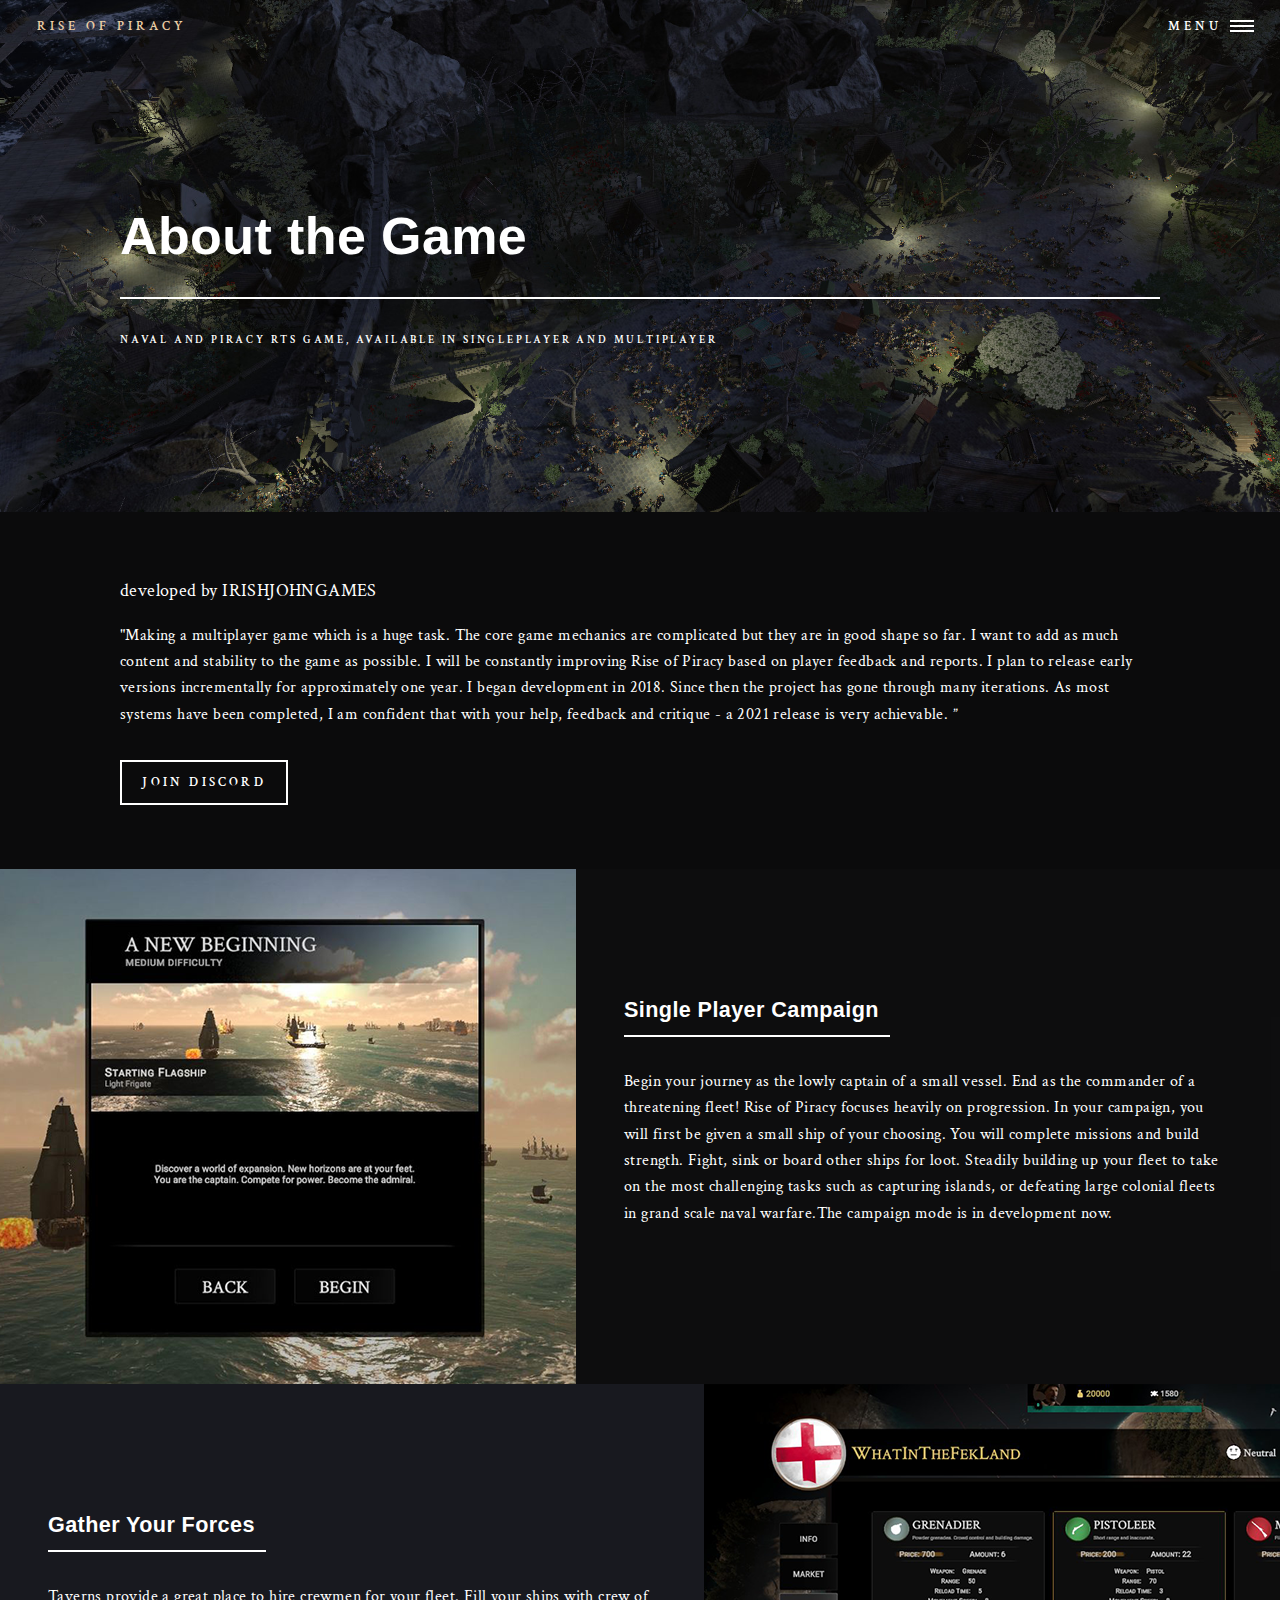
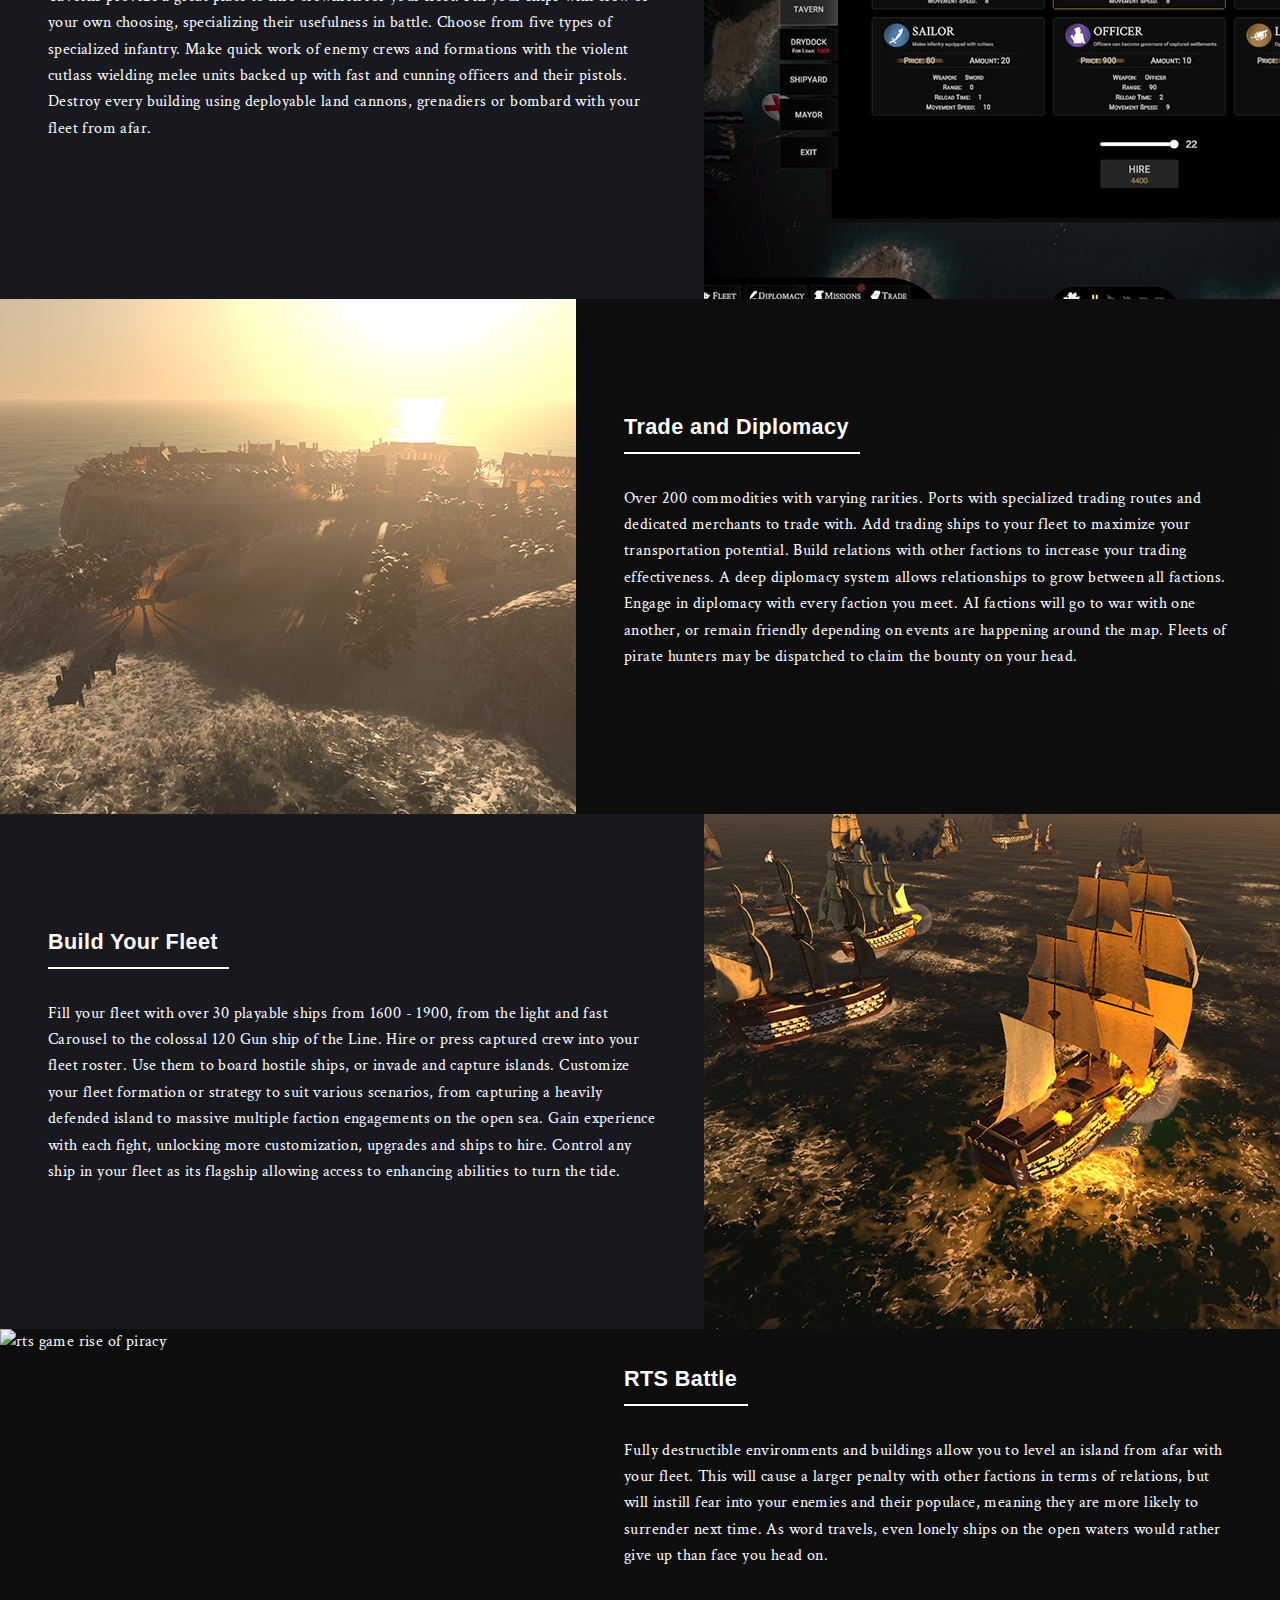
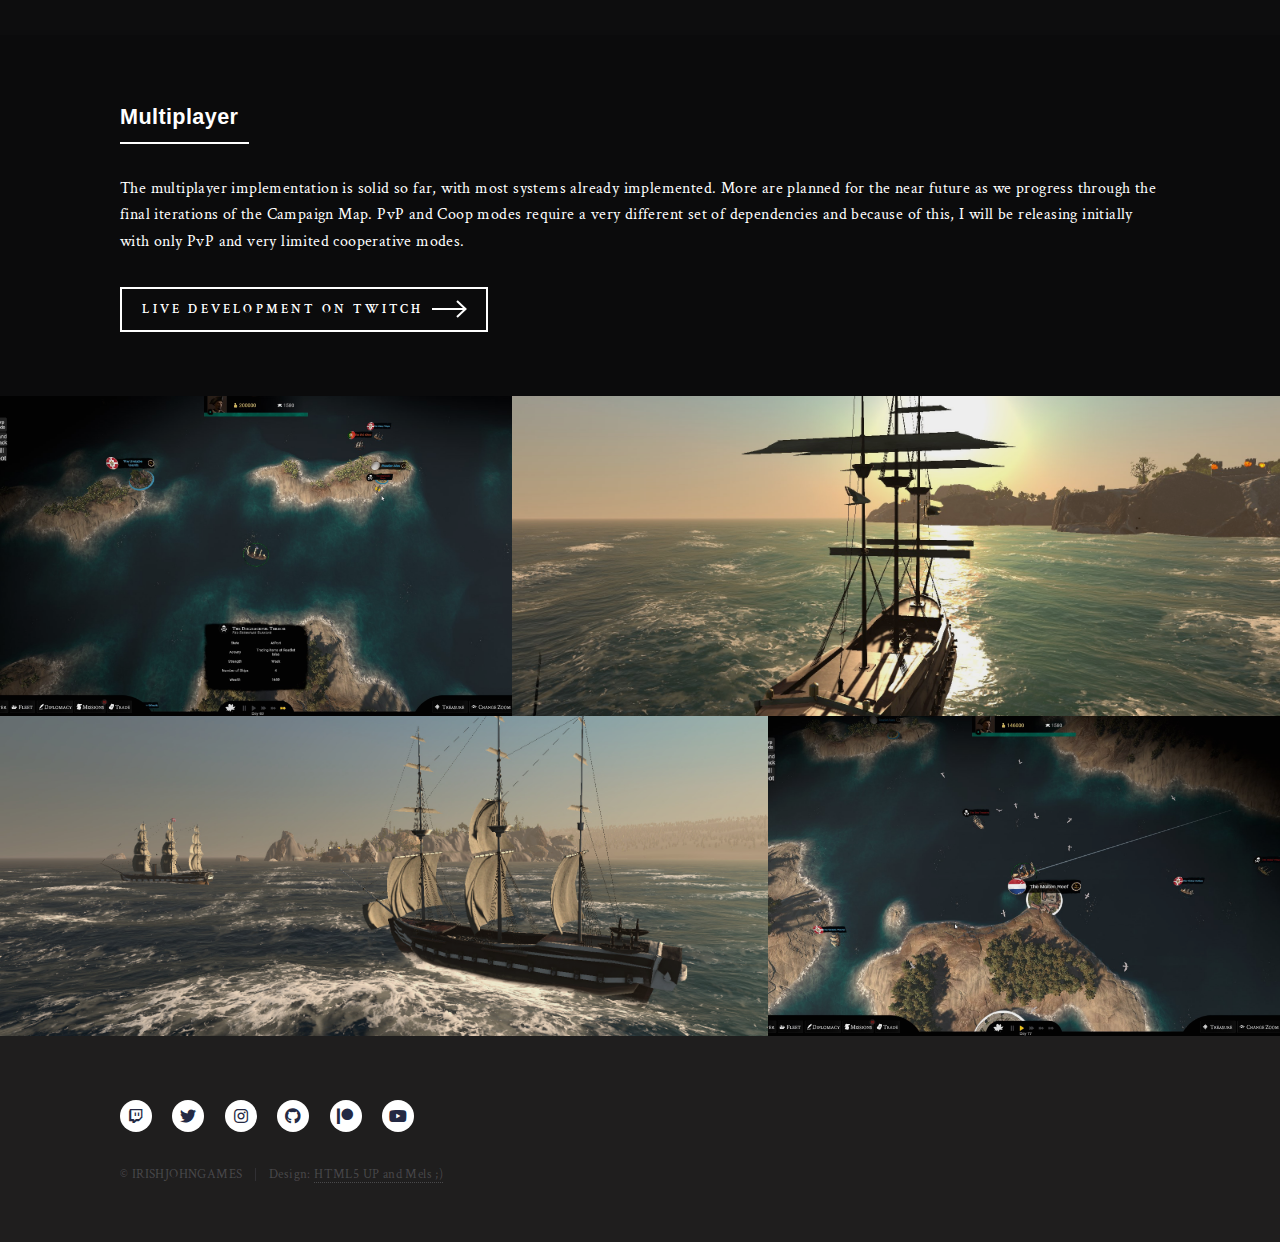
==== landing.html @ bd4bf9c7 "no message" ====
<!DOCTYPE HTML>
<!--
	Forty by HTML5 UP
	html5up.net | @ajlkn
	Free for personal and commercial use under the CCA 3.0 license (html5up.net/license)
-->
<html>
	<head>
		<title>RiseofPiracy AbouttheGame</title>
		<meta charset="utf-8" />
		<meta name="viewport" content="width=device-width, initial-scale=1, user-scalable=no" />
		<link rel="stylesheet" href="assets/css/main.css" />
		<link rel="shortcut icon" href="favicon.ico" type="image/x-icon">
		<noscript><link rel="stylesheet" href="assets/css/noscript.css" /></noscript>
	</head>
	<body class="is-preload">

		<!-- Wrapper -->
			<div id="wrapper">

				<!-- Header -->
				<!-- Note: The "styleN" class below should match that of the banner element. -->
					<header id="header" class="alt style2">
						<a href="index.html" class="logo"><strong></strong> <span>RISE OF PIRACY</span></a>
						<nav>
							<a href="#menu">Menu</a>
						</nav>
					</header>

				<!-- Menu -->
					<nav id="menu">
						<ul class="links">
							<li><a href="index.html">Home</a></li>
							<li><a href="landing.html">About the Game</a></li>
							<li><a href="https://irish-john-games.creator-spring.com/">Merch</a></li>
							<li><a href="https://discord.gg/QeH9yhd">Discord</a></li>
							<li><a href="https://www.twitch.tv/IrishJohnGames">Twitch</a></li>
	
						</ul>
					<!-- 	<ul class="actions stacked">
							<li><a href="#" class="button primary fit">Get Started</a></li>
							<li><a href="#" class="button fit">Log In</a></li>
						</ul>
						-->
					</nav>

				<!-- Banner -->
				<!-- Note: The "styleN" class below should match that of the header element. -->
					<section id="banner" class="style2">
						<div class="inner">
							<span class="image">
								<img src="images/pic07.jpg" alt="indie game piracy game hud" />
							</span>
							<header class="major">
								<h1>About the Game</h1>
							</header>
							<div class="content">
								<p>NAVAL AND PIRACY RTS GAME, AVAILABLE IN SINGLEPLAYER AND MULTIPLAYER</p>
							</div>
						</div>
					</section>

				<!-- Main -->
					<div id="main">

						<!-- One -->
							<section id="one">
								<div class="inner">
									<h4>developed by IRISHJOHNGAMES</h4>
					
									<p>"Making a multiplayer game which is a huge task. The core game mechanics are complicated but they are in good shape so far. I want to add as much content and stability to the game as possible. I will be constantly improving Rise of Piracy based on player feedback and reports. I plan to release early versions incrementally for approximately one year. I began development in 2018. Since then the project has gone through many iterations. As most systems have been completed, I am confident that with your help, feedback and critique - a 2021 release is very achievable. ”</p>
									<ul class="actions"> <li><a href="https://discord.gg/MXB4YStnHw" class="button">JOIN DISCORD</a></li>  </ul>
								
								</div>
								
							</section>

						<!-- Two -->
							<section id="two" class="spotlights">
								<section>
									<!--<a href="images/pic08.jpg" class="image">-->
										<img src="images/pic08.jpg" alt="" data-position="center center" />
									<!--</a>-->
									<div class="content">
										<div class="inner">
											<header class="major">
												<h3>Single Player Campaign</h3>
											</header>
											<p> Begin your journey as the lowly captain of a small vessel. End as the commander of a threatening fleet!
												Rise of Piracy focuses heavily on progression. In your campaign, you will first be given a small ship of your choosing. You will complete missions and build strength. Fight, sink or board other ships for loot. Steadily building up your fleet to take on the most challenging tasks such as capturing islands, or defeating large colonial fleets in grand scale naval warfare.The campaign mode is in development now. 
												</p>
											<ul class="actions">
												<!-- <li><a href="generic.html" class="button">Learn more</a></li> -->
											</ul>
										</div>
									</div>
								</section>
								<section>
									<a href="generic.html" class="image">
										<img src="images/pic09.jpg" alt="piracy port game ui" data-position="top center" />
									</a>
									<div class="content">
										<div class="inner">
											<header class="major">
												<h3>Gather Your Forces</h3>
											</header>
											<p>
												Taverns provide a great place to hire crewmen for your fleet. Fill your ships with crew of your own choosing, specializing their usefulness in battle.
												Choose from five types of specialized infantry. Make quick work of enemy crews and formations with the violent cutlass wielding melee units backed up with fast and cunning officers and their pistols. Destroy every building using deployable land cannons, grenadiers or bombard with your fleet from afar.</p>
											<ul class="actions">
												<!-- <li><a href="generic.html" class="button">Learn more</a></li> -->
											</ul>
										</div>
									</div>
								</section>
								<section>
									<a href="generic.html" class="image">
										<img src="images/pic10.jpg" alt="indie game developer irishjohngames" data-position="25% 25%" />
									</a>
									<div class="content">
										<div class="inner">
											<header class="major">
												<h3>Trade and Diplomacy</h3>
											</header>
											<p>Over 200 commodities with varying rarities. Ports with specialized trading routes and dedicated merchants to trade with. Add trading ships to your fleet to maximize your transportation potential. Build relations with other factions to increase your trading effectiveness. A deep diplomacy system allows relationships to grow between all factions. Engage in diplomacy with every faction you meet. AI factions will go to war with one another, or remain friendly depending on events are happening around the map. Fleets of pirate hunters may be dispatched to claim the bounty on your head.</p>
											<ul class="actions">
												<!--<li><a href="generic.html" class="button">Learn more</a></li> -->
											</ul>
										</div>
									</div>
								</section>

								<section>
									<a href="generic.html" class="image">
										<img src="images/pic20.jpg" alt="rise of piracy irishjohngames" data-position="top center" />
									</a>
									<div class="content">
										<div class="inner">
											<header class="major">
												<h3>Build Your Fleet</h3>
											</header>
											<p> Fill your fleet with over 30 playable ships from 1600 - 1900, from the light and fast Carousel to the colossal 120 Gun ship of the Line.
												Hire or press captured crew into your fleet roster. Use them to board hostile ships, or invade and capture islands.
												Customize your fleet formation or strategy to suit various scenarios, from capturing a heavily defended island to massive multiple faction engagements on the open sea. Gain experience with each fight, unlocking more customization, upgrades and ships to hire. Control any ship in your fleet as its flagship allowing access to enhancing abilities to turn the tide.</p>
											<ul class="actions">
												<!-- <li><a href="generic.html" class="button">Learn more</a></li> -->
											</ul>
										</div>
									</div>
								</section>


								<section>
									<a href="generic.html" class="image">
										<img src="images/pic23.png" alt="rts game rise of piracy" data-position="25% 25%" />
									</a>
									<div class="content">
										<div class="inner">
											<header class="major">
												<h3>RTS Battle</h3>
											</header>
											<p>Fully destructible environments and buildings allow you to level an island from afar with your fleet. This will cause a larger penalty with other factions in terms of relations, but will instill fear into your enemies and their populace, meaning they are more likely to surrender next time. As word travels, even lonely ships on the open waters would rather give up than face you head on.</p>
											<ul class="actions">
												<!-- <li><a href="generic.html" class="button">Learn more</a></li> -->
											</ul>
										</div>
									</div>
								</section>
							</section>




						<!-- Three -->
							<section id="three">
								<div class="inner">
									<header class="major">
										<h3>Multiplayer</h3>
									</header>
									<p>The multiplayer implementation is solid so far, with most systems already implemented. More are planned for the near future as we progress through the final iterations of the Campaign Map. PvP and Coop modes require a very different set of dependencies and because of this, I will be releasing initially with only PvP and very limited cooperative modes.</p>
									<ul class="actions">
										<li><a href="generic.html" class="button next">LIVE DEVELOPMENT ON TWITCH</a></li>
									</ul>
								</div>
							</section>

					</div>

					<div id="main">
	
						<!-- One -->
							<section id="one" class="tiles">
								<article>
									<span class="image">
										<img src="images/pic35.jpg" alt="naval strategy ui" />
									</span>
								<!--  	<header class="major">
										<h3><a href="landing.html" class="link">Game Releases</a></h3>
										<p>New Release 1.4</p>
									</header>-->
								</article>
								<article>
									<span class="image">
										<img src="images/pic31.jpg" alt="indie game made with unity" />
									</span>

								</article>
								<article>
									<span class="image">
										<img src="images/pic37.jpg" alt="games like Cutthroats" />
									</span>

								</article>
								<article>
									<span class="image">
										<img src="images/pic36.jpg" alt="rise of piracy game screenshot" />
									</span>
									<!-- One<header class="major">
										<h3><a href="landing.html" class="link">Press Kit</a></h3>
										<p></p>
									</header> -->
								</article>
								<!-- <article>
									<span class="image">
										<img src="images/pic05.jpg" alt="" />
									</span>
									 <header class="major">
										<h3><a href="https://irish-john-games.creator-spring.com/" class="link">Merch</a></h3>
										
									</header> 
								</article>-->
								<!--<article>
									<span class="image">
										<img src="images/pic06.jpg" alt="" />
									</span>
									<header class="major">
										<h3><a href="landing.html" class="link">Live Coding on Twitch</a></h3>
										<p>by IrishJohnGames</p>
									</header>
								</article>-->
							</section>

						<!-- Two -->


					</div>


				<!-- Contact 
					<section id="contact">
						<div class="inner">
							<section>
								<form method="post" action="#">
									<div class="fields">
										<div class="field half">
											<label for="name">Name</label>
											<input type="text" name="name" id="name" />
										</div>
										<div class="field half">
											<label for="email">Email</label>
											<input type="text" name="email" id="email" />
										</div>
										<div class="field">
											<label for="message">Message</label>
											<textarea name="message" id="message" rows="6"></textarea>
										</div>
									</div>
									<ul class="actions">
										<li><input type="submit" value="Send Message" class="primary" /></li>
										<li><input type="reset" value="Clear" /></li>
									</ul>
								</form>
							</section>
							<section class="split">
								<section>
									<div class="contact-method">
										<span class="icon solid alt fa-envelope"></span>
										<h3>Email</h3>
										<a href="#">information@untitled.tld</a>
									</div>
								</section>
								<section>
									<div class="contact-method">
										<span class="icon solid alt fa-phone"></span>
										<h3>Phone</h3>
										<span>(000) 000-0000 x12387</span>
									</div>
								</section>
								<section>
									<div class="contact-method">
										<span class="icon solid alt fa-home"></span>
										<h3>Address</h3>
										<span>1234 Somewhere Road #5432<br />
										Nashville, TN 00000<br />
										United States of America</span>
									</div>
								</section>
							</section>
						</div>
					</section>-->

				<!-- Footer -->
					<footer id="footer">
						<div class="inner">
							<ul class="icons">
								<li><a href="https://twitch.tv/IrishJohnGames" class="icon brands alt fa-twitch"><span class="label">Twitch</span></a></li>
								
								<li><a href="https://twitter.com/IrishJohnGames" class="icon brands alt fa-twitter"><span class="label">Twitter</span></a></li>
								<li><a href="https://www.instagram.com/irishjohngames/" class="icon brands alt fa-instagram"><span class="label">Instagram</span></a></li>
								<li><a href="https://assetstore.unity.com/publishers/51020" class="icon brands alt fa-github"><span class="label">GitHub</span></a></li>
								<li><a href="https://www.patreon.com/IrishJohnGames" class="icon brands alt fa-patreon"><span class="label">Patreon</span></a></li>
								<li><a href="https://www.youtube.com/IrishJohnGames" class="icon brands alt fa-youtube"><span class="label">Youtube</span></a></li>
							</ul>
							<ul class="copyright">
								<li>&copy; IRISHJOHNGAMES</li><li>Design: <a >HTML5 UP and Mels ;)</a></li>
							</ul>
						</div>
					</footer>

			</div>

		<!-- Scripts -->
			<script src="assets/js/jquery.min.js"></script>
			<script src="assets/js/jquery.scrolly.min.js"></script>
			<script src="assets/js/jquery.scrollex.min.js"></script>
			<script src="assets/js/browser.min.js"></script>
			<script src="assets/js/breakpoints.min.js"></script>
			<script src="assets/js/util.js"></script>
			<script src="assets/js/main.js"></script>

	</body>
</html>
---- assets/css/main.css ----
@import url(fontawesome-all.min.css);
@import url("https://fonts.googleapis.com/css?family=Source+Sans+Pro:300,300italic,600,600italic");
@import url(https://fonts.googleapis.com/css2?family=Crimson+Pro&family=Literata);
@import url('https://fonts.googleapis.com/css2?family=Crimson+Text&display=swap');

/*
	Forty by HTML5 UP
	html5up.net | @ajlkn
	Free for personal and commercial use under the CCA 3.0 license (html5up.net/license)
*/

html, body, div, span, applet, object,
iframe, h1, h2, h3, h4, h5, h6, p, blockquote,
pre, a, abbr, acronym, address, big, cite,
code, del, dfn, em, img, ins, kbd, q, s, samp,
small, strike, strong, sub, sup, tt, var, b,
u, i, center, dl, dt, dd, ol, ul, li, fieldset,
form, label, legend, table, caption, tbody,
tfoot, thead, tr, th, td, article, aside,
canvas, details, embed, figure, figcaption,
footer, header, hgroup, menu, nav, output, ruby,
section, summary, time, mark, audio, video {
	margin: 0;
	padding: 0;
	border: 0;
	font-size: 100%;
	font: inherit;
	vertical-align: baseline;}

article, aside, details, figcaption, figure,
footer, header, hgroup, menu, nav, section {
	display: block;}

body {
	line-height: 1;
}

ol, ul {
	list-style: none;
}

blockquote, q {
	quotes: none;
}

	blockquote:before, blockquote:after, q:before, q:after {
		content: '';
		content: none;
	}

table {
	border-collapse: collapse;
	border-spacing: 0;
}

body {
	-webkit-text-size-adjust: none;
}

mark {
	background-color: transparent;
	color: inherit;
}

input::-moz-focus-inner {
	border: 0;
	padding: 0;
}

input, select, textarea {
	-moz-appearance: none;
	-webkit-appearance: none;
	-ms-appearance: none;
	appearance: none;
}

/* Basic */

	@-ms-viewport {
		width: device-width;
	}

	body {
		-ms-overflow-style: scrollbar;
	}

	@media screen and (max-width: 480px) {

		html, body {
			min-width: 320px;
		}

	}

	html {
		box-sizing: border-box;
	}

	*, *:before, *:after {
		box-sizing: inherit;
	}

	body {
		background: #1f1e1e;
	}

		body.is-preload *, body.is-preload *:before, body.is-preload *:after {
			-moz-animation: none !important;
			-webkit-animation: none !important;
			-ms-animation: none !important;
			animation: none !important;
			-moz-transition: none !important;
			-webkit-transition: none !important;
			-ms-transition: none !important;
			transition: none !important;
		}

/* Type */

	body, input, select, textarea {
		color: #ffffff;
		font-family: "Crimson Text", Helvetica , sans-serif;
		font-size: 17pt;
		font-weight: 300;
		letter-spacing: 0.025em;
		line-height: 1.65;
	}

		@media screen and (max-width: 1680px) {

			body, input, select, textarea {
				font-size: 14pt;
			}

		}

		@media screen and (max-width: 1280px) {

			body, input, select, textarea {
				font-size: 12pt;
			}

		}

		@media screen and (max-width: 360px) {

			body, input, select, textarea {
				font-size: 11pt;
			}

		}

	a {
		-moz-transition: color 0.2s ease-in-out, border-bottom-color 0.2s ease-in-out;
		-webkit-transition: color 0.2s ease-in-out, border-bottom-color 0.2s ease-in-out;
		-ms-transition: color 0.2s ease-in-out, border-bottom-color 0.2s ease-in-out;
		transition: color 0.2s ease-in-out, border-bottom-color 0.2s ease-in-out;
		border-bottom: dotted 1px;
		color: inherit;
		text-decoration: none;
	}

		a:hover {
			border-bottom-color: transparent;
			color: #ebcda5 !important;
		}

		a:active {
			color: #ebcda5 !important;
		}

	strong, b {
		color: #ffffff;
		font-weight: 500;
	}

	em, i {
		font-style: italic;
	}

	p {
		margin: 0 0 2em 0;
	}

	h1, h2, h3, h4, h5, h6 {
		color: #ffffff;
		font-weight: 400;
		line-height: 1.65;
		margin: 0 0 1em 0;
		
	}

		h1 a, h2 a, h3 a, h4 a, h5 a, h6 a {
			color: inherit;
			border-bottom: 0;
		}

	h1 {
		font-size: 3.5em;
		font-family:Verdana, Geneva, Tahoma, sans-serif;
		font-weight: 600;
	}

	h2 {
		font-size: 3.75em;
	}

	h3 {
		font-family:Verdana, Geneva, Tahoma, sans-serif;
		font-weight: 600;
		font-size: 1.35em;
		
	}

	h4 {
		font-size: 1.1em;
	}

	h5 {
		font-size: 0.9em;
	}

	h6 {
		font-size: 0.7em;
	}

	@media screen and (max-width: 736px) {

		h1 {
			font-size: 2em;
		}

		h2 {
			font-size: 1.5em;
		}

		h3 {
			font-size: 1.25em;
			
		}

	}

	sub {
		font-size: 0.8em;
		position: relative;
		top: 0.5em;
	}

	sup {
		font-size: 0.8em;
		position: relative;
		top: -0.5em;
	}

	blockquote {
		border-left: solid 4px rgba(212, 212, 255, 0.048);
		font-style: italic;
		margin: 0 0 2em 0;
		padding: 0.5em 0 0.5em 2em;
	}

	code {
		background: rgba(212, 212, 255, 0);
		font-family: 'Crimson Text', serif;
		font-size: 0.1em;
		margin: 0 0.25em;
		padding: 0.25em 0.65em;
	}

	pre {
		-webkit-overflow-scrolling: touch;
		font-family: 'Crimson Text', serif;
		font-size: 0.1em;
		margin: 0 0 2em 0;
	}

		pre code {
			display: block;
			line-height: 1.75;
			padding: 1em 1.5em;
			overflow-x: auto;
		}

	hr {
		border: 0;
		border-bottom: solid 1px rgba(236, 236, 255, 0.027);
		margin: 2em 0;
	}

		hr.major {
			margin: 3em 0;
		}

	.align-left {
		text-align: left;
	}

	.align-center {
		text-align: center;
	}

	.align-right {
		text-align: right;
	}

/* Row */

	.row {
		display: flex;
		flex-wrap: wrap;
		box-sizing: border-box;
		align-items: stretch;
	}

		.row > * {
			box-sizing: border-box;
		}

		.row.gtr-uniform > * > :last-child {
			margin-bottom: 0;
		}

		.row.aln-left {
			justify-content: flex-start;
		}

		.row.aln-center {
			justify-content: center;
		}

		.row.aln-right {
			justify-content: flex-end;
		}

		.row.aln-top {
			align-items: flex-start;
		}

		.row.aln-middle {
			align-items: center;
		}

		.row.aln-bottom {
			align-items: flex-end;
		}

		.row > .imp {
			order: -1;
		}

		.row > .col-1 {
			width: 8.33333%;
		}

		.row > .off-1 {
			margin-left: 8.33333%;
		}

		.row > .col-2 {
			width: 16.66667%;
		}

		.row > .off-2 {
			margin-left: 16.66667%;
		}

		.row > .col-3 {
			width: 25%;
		}

		.row > .off-3 {
			margin-left: 25%;
		}

		.row > .col-4 {
			width: 33.33333%;
		}

		.row > .off-4 {
			margin-left: 33.33333%;
		}

		.row > .col-5 {
			width: 41.66667%;
		}

		.row > .off-5 {
			margin-left: 41.66667%;
		}

		.row > .col-6 {
			width: 50%;
		}

		.row > .off-6 {
			margin-left: 50%;
		}

		.row > .col-7 {
			width: 58.33333%;
		}

		.row > .off-7 {
			margin-left: 58.33333%;
		}

		.row > .col-8 {
			width: 66.66667%;
		}

		.row > .off-8 {
			margin-left: 66.66667%;
		}

		.row > .col-9 {
			width: 75%;
		}

		.row > .off-9 {
			margin-left: 75%;
		}

		.row > .col-10 {
			width: 83.33333%;
		}

		.row > .off-10 {
			margin-left: 83.33333%;
		}

		.row > .col-11 {
			width: 91.66667%;
		}

		.row > .off-11 {
			margin-left: 91.66667%;
		}

		.row > .col-12 {
			width: 100%;
		}

		.row > .off-12 {
			margin-left: 100%;
		}

		.row.gtr-0 {
			margin-top: 0;
			margin-left: 0em;
		}

			.row.gtr-0 > * {
				padding: 0 0 0 0em;
			}

			.row.gtr-0.gtr-uniform {
				margin-top: 0em;
			}

				.row.gtr-0.gtr-uniform > * {
					padding-top: 0em;
				}

		.row.gtr-25 {
			margin-top: 0;
			margin-left: -0.5em;
		}

			.row.gtr-25 > * {
				padding: 0 0 0 0.5em;
			}

			.row.gtr-25.gtr-uniform {
				margin-top: -0.5em;
			}

				.row.gtr-25.gtr-uniform > * {
					padding-top: 0.5em;
				}

		.row.gtr-50 {
			margin-top: 0;
			margin-left: -1em;
		}

			.row.gtr-50 > * {
				padding: 0 0 0 1em;
			}

			.row.gtr-50.gtr-uniform {
				margin-top: -1em;
			}

				.row.gtr-50.gtr-uniform > * {
					padding-top: 1em;
				}

		.row {
			margin-top: 0;
			margin-left: -2em;
		}

			.row > * {
				padding: 0 0 0 2em;
			}

			.row.gtr-uniform {
				margin-top: -2em;
			}

				.row.gtr-uniform > * {
					padding-top: 2em;
				}

		.row.gtr-150 {
			margin-top: 0;
			margin-left: -3em;
		}

			.row.gtr-150 > * {
				padding: 0 0 0 3em;
			}

			.row.gtr-150.gtr-uniform {
				margin-top: -3em;
			}

				.row.gtr-150.gtr-uniform > * {
					padding-top: 3em;
				}

		.row.gtr-200 {
			margin-top: 0;
			margin-left: -4em;
		}

			.row.gtr-200 > * {
				padding: 0 0 0 4em;
			}

			.row.gtr-200.gtr-uniform {
				margin-top: -4em;
			}

				.row.gtr-200.gtr-uniform > * {
					padding-top: 4em;
				}

		@media screen and (max-width: 1680px) {

			.row {
				display: flex;
				flex-wrap: wrap;
				box-sizing: border-box;
				align-items: stretch;
			}

				.row > * {
					box-sizing: border-box;
				}

				.row.gtr-uniform > * > :last-child {
					margin-bottom: 0;
				}

				.row.aln-left {
					justify-content: flex-start;
				}

				.row.aln-center {
					justify-content: center;
				}

				.row.aln-right {
					justify-content: flex-end;
				}

				.row.aln-top {
					align-items: flex-start;
				}

				.row.aln-middle {
					align-items: center;
				}

				.row.aln-bottom {
					align-items: flex-end;
				}

				.row > .imp-xlarge {
					order: -1;
				}

				.row > .col-1-xlarge {
					width: 8.33333%;
				}

				.row > .off-1-xlarge {
					margin-left: 8.33333%;
				}

				.row > .col-2-xlarge {
					width: 16.66667%;
				}

				.row > .off-2-xlarge {
					margin-left: 16.66667%;
				}

				.row > .col-3-xlarge {
					width: 25%;
				}

				.row > .off-3-xlarge {
					margin-left: 25%;
				}

				.row > .col-4-xlarge {
					width: 33.33333%;
				}

				.row > .off-4-xlarge {
					margin-left: 33.33333%;
				}

				.row > .col-5-xlarge {
					width: 41.66667%;
				}

				.row > .off-5-xlarge {
					margin-left: 41.66667%;
				}

				.row > .col-6-xlarge {
					width: 50%;
				}

				.row > .off-6-xlarge {
					margin-left: 50%;
				}

				.row > .col-7-xlarge {
					width: 58.33333%;
				}

				.row > .off-7-xlarge {
					margin-left: 58.33333%;
				}

				.row > .col-8-xlarge {
					width: 66.66667%;
				}

				.row > .off-8-xlarge {
					margin-left: 66.66667%;
				}

				.row > .col-9-xlarge {
					width: 75%;
				}

				.row > .off-9-xlarge {
					margin-left: 75%;
				}

				.row > .col-10-xlarge {
					width: 83.33333%;
				}

				.row > .off-10-xlarge {
					margin-left: 83.33333%;
				}

				.row > .col-11-xlarge {
					width: 91.66667%;
				}

				.row > .off-11-xlarge {
					margin-left: 91.66667%;
				}

				.row > .col-12-xlarge {
					width: 100%;
				}

				.row > .off-12-xlarge {
					margin-left: 100%;
				}

				.row.gtr-0 {
					margin-top: 0;
					margin-left: 0em;
				}

					.row.gtr-0 > * {
						padding: 0 0 0 0em;
					}

					.row.gtr-0.gtr-uniform {
						margin-top: 0em;
					}

						.row.gtr-0.gtr-uniform > * {
							padding-top: 0em;
						}

				.row.gtr-25 {
					margin-top: 0;
					margin-left: -0.5em;
				}

					.row.gtr-25 > * {
						padding: 0 0 0 0.5em;
					}

					.row.gtr-25.gtr-uniform {
						margin-top: -0.5em;
					}

						.row.gtr-25.gtr-uniform > * {
							padding-top: 0.5em;
						}

				.row.gtr-50 {
					margin-top: 0;
					margin-left: -1em;
				}

					.row.gtr-50 > * {
						padding: 0 0 0 1em;
					}

					.row.gtr-50.gtr-uniform {
						margin-top: -1em;
					}

						.row.gtr-50.gtr-uniform > * {
							padding-top: 1em;
						}

				.row {
					margin-top: 0;
					margin-left: -2em;
				}

					.row > * {
						padding: 0 0 0 2em;
					}

					.row.gtr-uniform {
						margin-top: -2em;
					}

						.row.gtr-uniform > * {
							padding-top: 2em;
						}

				.row.gtr-150 {
					margin-top: 0;
					margin-left: -3em;
				}

					.row.gtr-150 > * {
						padding: 0 0 0 3em;
					}

					.row.gtr-150.gtr-uniform {
						margin-top: -3em;
					}

						.row.gtr-150.gtr-uniform > * {
							padding-top: 3em;
						}

				.row.gtr-200 {
					margin-top: 0;
					margin-left: -4em;
				}

					.row.gtr-200 > * {
						padding: 0 0 0 4em;
					}

					.row.gtr-200.gtr-uniform {
						margin-top: -4em;
					}

						.row.gtr-200.gtr-uniform > * {
							padding-top: 4em;
						}

		}

		@media screen and (max-width: 1280px) {

			.row {
				display: flex;
				flex-wrap: wrap;
				box-sizing: border-box;
				align-items: stretch;
			}

				.row > * {
					box-sizing: border-box;
				}

				.row.gtr-uniform > * > :last-child {
					margin-bottom: 0;
				}

				.row.aln-left {
					justify-content: flex-start;
				}

				.row.aln-center {
					justify-content: center;
				}

				.row.aln-right {
					justify-content: flex-end;
				}

				.row.aln-top {
					align-items: flex-start;
				}

				.row.aln-middle {
					align-items: center;
				}

				.row.aln-bottom {
					align-items: flex-end;
				}

				.row > .imp-large {
					order: -1;
				}

				.row > .col-1-large {
					width: 8.33333%;
				}

				.row > .off-1-large {
					margin-left: 8.33333%;
				}

				.row > .col-2-large {
					width: 16.66667%;
				}

				.row > .off-2-large {
					margin-left: 16.66667%;
				}

				.row > .col-3-large {
					width: 25%;
				}

				.row > .off-3-large {
					margin-left: 25%;
				}

				.row > .col-4-large {
					width: 33.33333%;
				}

				.row > .off-4-large {
					margin-left: 33.33333%;
				}

				.row > .col-5-large {
					width: 41.66667%;
				}

				.row > .off-5-large {
					margin-left: 41.66667%;
				}

				.row > .col-6-large {
					width: 50%;
				}

				.row > .off-6-large {
					margin-left: 50%;
				}

				.row > .col-7-large {
					width: 58.33333%;
				}

				.row > .off-7-large {
					margin-left: 58.33333%;
				}

				.row > .col-8-large {
					width: 66.66667%;
				}

				.row > .off-8-large {
					margin-left: 66.66667%;
				}

				.row > .col-9-large {
					width: 75%;
				}

				.row > .off-9-large {
					margin-left: 75%;
				}

				.row > .col-10-large {
					width: 83.33333%;
				}

				.row > .off-10-large {
					margin-left: 83.33333%;
				}

				.row > .col-11-large {
					width: 91.66667%;
				}

				.row > .off-11-large {
					margin-left: 91.66667%;
				}

				.row > .col-12-large {
					width: 100%;
				}

				.row > .off-12-large {
					margin-left: 100%;
				}

				.row.gtr-0 {
					margin-top: 0;
					margin-left: 0em;
				}

					.row.gtr-0 > * {
						padding: 0 0 0 0em;
					}

					.row.gtr-0.gtr-uniform {
						margin-top: 0em;
					}

						.row.gtr-0.gtr-uniform > * {
							padding-top: 0em;
						}

				.row.gtr-25 {
					margin-top: 0;
					margin-left: -0.375em;
				}

					.row.gtr-25 > * {
						padding: 0 0 0 0.375em;
					}

					.row.gtr-25.gtr-uniform {
						margin-top: -0.375em;
					}

						.row.gtr-25.gtr-uniform > * {
							padding-top: 0.375em;
						}

				.row.gtr-50 {
					margin-top: 0;
					margin-left: -0.75em;
				}

					.row.gtr-50 > * {
						padding: 0 0 0 0.75em;
					}

					.row.gtr-50.gtr-uniform {
						margin-top: -0.75em;
					}

						.row.gtr-50.gtr-uniform > * {
							padding-top: 0.75em;
						}

				.row {
					margin-top: 0;
					margin-left: -1.5em;
				}

					.row > * {
						padding: 0 0 0 1.5em;
					}

					.row.gtr-uniform {
						margin-top: -1.5em;
					}

						.row.gtr-uniform > * {
							padding-top: 1.5em;
						}

				.row.gtr-150 {
					margin-top: 0;
					margin-left: -2.25em;
				}

					.row.gtr-150 > * {
						padding: 0 0 0 2.25em;
					}

					.row.gtr-150.gtr-uniform {
						margin-top: -2.25em;
					}

						.row.gtr-150.gtr-uniform > * {
							padding-top: 2.25em;
						}

				.row.gtr-200 {
					margin-top: 0;
					margin-left: -3em;
				}

					.row.gtr-200 > * {
						padding: 0 0 0 3em;
					}

					.row.gtr-200.gtr-uniform {
						margin-top: -3em;
					}

						.row.gtr-200.gtr-uniform > * {
							padding-top: 3em;
						}

		}

		@media screen and (max-width: 980px) {

			.row {
				display: flex;
				flex-wrap: wrap;
				box-sizing: border-box;
				align-items: stretch;
			}

				.row > * {
					box-sizing: border-box;
				}

				.row.gtr-uniform > * > :last-child {
					margin-bottom: 0;
				}

				.row.aln-left {
					justify-content: flex-start;
				}

				.row.aln-center {
					justify-content: center;
				}

				.row.aln-right {
					justify-content: flex-end;
				}

				.row.aln-top {
					align-items: flex-start;
				}

				.row.aln-middle {
					align-items: center;
				}

				.row.aln-bottom {
					align-items: flex-end;
				}

				.row > .imp-medium {
					order: -1;
				}

				.row > .col-1-medium {
					width: 8.33333%;
				}

				.row > .off-1-medium {
					margin-left: 8.33333%;
				}

				.row > .col-2-medium {
					width: 16.66667%;
				}

				.row > .off-2-medium {
					margin-left: 16.66667%;
				}

				.row > .col-3-medium {
					width: 25%;
				}

				.row > .off-3-medium {
					margin-left: 25%;
				}

				.row > .col-4-medium {
					width: 33.33333%;
				}

				.row > .off-4-medium {
					margin-left: 33.33333%;
				}

				.row > .col-5-medium {
					width: 41.66667%;
				}

				.row > .off-5-medium {
					margin-left: 41.66667%;
				}

				.row > .col-6-medium {
					width: 50%;
				}

				.row > .off-6-medium {
					margin-left: 50%;
				}

				.row > .col-7-medium {
					width: 58.33333%;
				}

				.row > .off-7-medium {
					margin-left: 58.33333%;
				}

				.row > .col-8-medium {
					width: 66.66667%;
				}

				.row > .off-8-medium {
					margin-left: 66.66667%;
				}

				.row > .col-9-medium {
					width: 75%;
				}

				.row > .off-9-medium {
					margin-left: 75%;
				}

				.row > .col-10-medium {
					width: 83.33333%;
				}

				.row > .off-10-medium {
					margin-left: 83.33333%;
				}

				.row > .col-11-medium {
					width: 91.66667%;
				}

				.row > .off-11-medium {
					margin-left: 91.66667%;
				}

				.row > .col-12-medium {
					width: 100%;
				}

				.row > .off-12-medium {
					margin-left: 100%;
				}

				.row.gtr-0 {
					margin-top: 0;
					margin-left: 0em;
				}

					.row.gtr-0 > * {
						padding: 0 0 0 0em;
					}

					.row.gtr-0.gtr-uniform {
						margin-top: 0em;
					}

						.row.gtr-0.gtr-uniform > * {
							padding-top: 0em;
						}

				.row.gtr-25 {
					margin-top: 0;
					margin-left: -0.375em;
				}

					.row.gtr-25 > * {
						padding: 0 0 0 0.375em;
					}

					.row.gtr-25.gtr-uniform {
						margin-top: -0.375em;
					}

						.row.gtr-25.gtr-uniform > * {
							padding-top: 0.375em;
						}

				.row.gtr-50 {
					margin-top: 0;
					margin-left: -0.75em;
				}

					.row.gtr-50 > * {
						padding: 0 0 0 0.75em;
					}

					.row.gtr-50.gtr-uniform {
						margin-top: -0.75em;
					}

						.row.gtr-50.gtr-uniform > * {
							padding-top: 0.75em;
						}

				.row {
					margin-top: 0;
					margin-left: -1.5em;
				}

					.row > * {
						padding: 0 0 0 1.5em;
					}

					.row.gtr-uniform {
						margin-top: -1.5em;
					}

						.row.gtr-uniform > * {
							padding-top: 1.5em;
						}

				.row.gtr-150 {
					margin-top: 0;
					margin-left: -2.25em;
				}

					.row.gtr-150 > * {
						padding: 0 0 0 2.25em;
					}

					.row.gtr-150.gtr-uniform {
						margin-top: -2.25em;
					}

						.row.gtr-150.gtr-uniform > * {
							padding-top: 2.25em;
						}

				.row.gtr-200 {
					margin-top: 0;
					margin-left: -3em;
				}

					.row.gtr-200 > * {
						padding: 0 0 0 3em;
					}

					.row.gtr-200.gtr-uniform {
						margin-top: -3em;
					}

						.row.gtr-200.gtr-uniform > * {
							padding-top: 3em;
						}

		}

		@media screen and (max-width: 736px) {

			.row {
				display: flex;
				flex-wrap: wrap;
				box-sizing: border-box;
				align-items: stretch;
			}

				.row > * {
					box-sizing: border-box;
				}

				.row.gtr-uniform > * > :last-child {
					margin-bottom: 0;
				}

				.row.aln-left {
					justify-content: flex-start;
				}

				.row.aln-center {
					justify-content: center;
				}

				.row.aln-right {
					justify-content: flex-end;
				}

				.row.aln-top {
					align-items: flex-start;
				}

				.row.aln-middle {
					align-items: center;
				}

				.row.aln-bottom {
					align-items: flex-end;
				}

				.row > .imp-small {
					order: -1;
				}

				.row > .col-1-small {
					width: 8.33333%;
				}

				.row > .off-1-small {
					margin-left: 8.33333%;
				}

				.row > .col-2-small {
					width: 16.66667%;
				}

				.row > .off-2-small {
					margin-left: 16.66667%;
				}

				.row > .col-3-small {
					width: 25%;
				}

				.row > .off-3-small {
					margin-left: 25%;
				}

				.row > .col-4-small {
					width: 33.33333%;
				}

				.row > .off-4-small {
					margin-left: 33.33333%;
				}

				.row > .col-5-small {
					width: 41.66667%;
				}

				.row > .off-5-small {
					margin-left: 41.66667%;
				}

				.row > .col-6-small {
					width: 50%;
				}

				.row > .off-6-small {
					margin-left: 50%;
				}

				.row > .col-7-small {
					width: 58.33333%;
				}

				.row > .off-7-small {
					margin-left: 58.33333%;
				}

				.row > .col-8-small {
					width: 66.66667%;
				}

				.row > .off-8-small {
					margin-left: 66.66667%;
				}

				.row > .col-9-small {
					width: 75%;
				}

				.row > .off-9-small {
					margin-left: 75%;
				}

				.row > .col-10-small {
					width: 83.33333%;
				}

				.row > .off-10-small {
					margin-left: 83.33333%;
				}

				.row > .col-11-small {
					width: 91.66667%;
				}

				.row > .off-11-small {
					margin-left: 91.66667%;
				}

				.row > .col-12-small {
					width: 100%;
				}

				.row > .off-12-small {
					margin-left: 100%;
				}

				.row.gtr-0 {
					margin-top: 0;
					margin-left: 0em;
				}

					.row.gtr-0 > * {
						padding: 0 0 0 0em;
					}

					.row.gtr-0.gtr-uniform {
						margin-top: 0em;
					}

						.row.gtr-0.gtr-uniform > * {
							padding-top: 0em;
						}

				.row.gtr-25 {
					margin-top: 0;
					margin-left: -0.3125em;
				}

					.row.gtr-25 > * {
						padding: 0 0 0 0.3125em;
					}

					.row.gtr-25.gtr-uniform {
						margin-top: -0.3125em;
					}

						.row.gtr-25.gtr-uniform > * {
							padding-top: 0.3125em;
						}

				.row.gtr-50 {
					margin-top: 0;
					margin-left: -0.625em;
				}

					.row.gtr-50 > * {
						padding: 0 0 0 0.625em;
					}

					.row.gtr-50.gtr-uniform {
						margin-top: -0.625em;
					}

						.row.gtr-50.gtr-uniform > * {
							padding-top: 0.625em;
						}

				.row {
					margin-top: 0;
					margin-left: -1.25em;
				}

					.row > * {
						padding: 0 0 0 1.25em;
					}

					.row.gtr-uniform {
						margin-top: -1.25em;
					}

						.row.gtr-uniform > * {
							padding-top: 1.25em;
						}

				.row.gtr-150 {
					margin-top: 0;
					margin-left: -1.875em;
				}

					.row.gtr-150 > * {
						padding: 0 0 0 1.875em;
					}

					.row.gtr-150.gtr-uniform {
						margin-top: -1.875em;
					}

						.row.gtr-150.gtr-uniform > * {
							padding-top: 1.875em;
						}

				.row.gtr-200 {
					margin-top: 0;
					margin-left: -2.5em;
				}

					.row.gtr-200 > * {
						padding: 0 0 0 2.5em;
					}

					.row.gtr-200.gtr-uniform {
						margin-top: -2.5em;
					}

						.row.gtr-200.gtr-uniform > * {
							padding-top: 2.5em;
						}

		}

		@media screen and (max-width: 480px) {

			.row {
				display: flex;
				flex-wrap: wrap;
				box-sizing: border-box;
				align-items: stretch;
			}

				.row > * {
					box-sizing: border-box;
				}

				.row.gtr-uniform > * > :last-child {
					margin-bottom: 0;
				}

				.row.aln-left {
					justify-content: flex-start;
				}

				.row.aln-center {
					justify-content: center;
				}

				.row.aln-right {
					justify-content: flex-end;
				}

				.row.aln-top {
					align-items: flex-start;
				}

				.row.aln-middle {
					align-items: center;
				}

				.row.aln-bottom {
					align-items: flex-end;
				}

				.row > .imp-xsmall {
					order: -1;
				}

				.row > .col-1-xsmall {
					width: 8.33333%;
				}

				.row > .off-1-xsmall {
					margin-left: 8.33333%;
				}

				.row > .col-2-xsmall {
					width: 16.66667%;
				}

				.row > .off-2-xsmall {
					margin-left: 16.66667%;
				}

				.row > .col-3-xsmall {
					width: 25%;
				}

				.row > .off-3-xsmall {
					margin-left: 25%;
				}

				.row > .col-4-xsmall {
					width: 33.33333%;
				}

				.row > .off-4-xsmall {
					margin-left: 33.33333%;
				}

				.row > .col-5-xsmall {
					width: 41.66667%;
				}

				.row > .off-5-xsmall {
					margin-left: 41.66667%;
				}

				.row > .col-6-xsmall {
					width: 50%;
				}

				.row > .off-6-xsmall {
					margin-left: 50%;
				}

				.row > .col-7-xsmall {
					width: 58.33333%;
				}

				.row > .off-7-xsmall {
					margin-left: 58.33333%;
				}

				.row > .col-8-xsmall {
					width: 66.66667%;
				}

				.row > .off-8-xsmall {
					margin-left: 66.66667%;
				}

				.row > .col-9-xsmall {
					width: 75%;
				}

				.row > .off-9-xsmall {
					margin-left: 75%;
				}

				.row > .col-10-xsmall {
					width: 83.33333%;
				}

				.row > .off-10-xsmall {
					margin-left: 83.33333%;
				}

				.row > .col-11-xsmall {
					width: 91.66667%;
				}

				.row > .off-11-xsmall {
					margin-left: 91.66667%;
				}

				.row > .col-12-xsmall {
					width: 100%;
				}

				.row > .off-12-xsmall {
					margin-left: 100%;
				}

				.row.gtr-0 {
					margin-top: 0;
					margin-left: 0em;
				}

					.row.gtr-0 > * {
						padding: 0 0 0 0em;
					}

					.row.gtr-0.gtr-uniform {
						margin-top: 0em;
					}

						.row.gtr-0.gtr-uniform > * {
							padding-top: 0em;
						}

				.row.gtr-25 {
					margin-top: 0;
					margin-left: -0.3125em;
				}

					.row.gtr-25 > * {
						padding: 0 0 0 0.3125em;
					}

					.row.gtr-25.gtr-uniform {
						margin-top: -0.3125em;
					}

						.row.gtr-25.gtr-uniform > * {
							padding-top: 0.3125em;
						}

				.row.gtr-50 {
					margin-top: 0;
					margin-left: -0.625em;
				}

					.row.gtr-50 > * {
						padding: 0 0 0 0.625em;
					}

					.row.gtr-50.gtr-uniform {
						margin-top: -0.625em;
					}

						.row.gtr-50.gtr-uniform > * {
							padding-top: 0.625em;
						}

				.row {
					margin-top: 0;
					margin-left: -1.25em;
				}

					.row > * {
						padding: 0 0 0 1.25em;
					}

					.row.gtr-uniform {
						margin-top: -1.25em;
					}

						.row.gtr-uniform > * {
							padding-top: 1.25em;
						}

				.row.gtr-150 {
					margin-top: 0;
					margin-left: -1.875em;
				}

					.row.gtr-150 > * {
						padding: 0 0 0 1.875em;
					}

					.row.gtr-150.gtr-uniform {
						margin-top: -1.875em;
					}

						.row.gtr-150.gtr-uniform > * {
							padding-top: 1.875em;
						}

				.row.gtr-200 {
					margin-top: 0;
					margin-left: -2.5em;
				}

					.row.gtr-200 > * {
						padding: 0 0 0 2.5em;
					}

					.row.gtr-200.gtr-uniform {
						margin-top: -2.5em;
					}

						.row.gtr-200.gtr-uniform > * {
							padding-top: 2.5em;
						}

		}

/* Section/Article */

	section.special, article.special {
		text-align: center;
	}

	header.major {
		
		width: -moz-max-content;
		width: -webkit-max-content;
		width: -ms-max-content;
		width: max-content;
		margin-bottom: 2em;
	}

		header.major > :first-child {
			margin-bottom: 0;
			width: calc(100% + 0.5em);
		}

			header.major > :first-child:after {
				content: '';
				background-color: #ffffff;
				display: block;
				height: 2px;
				margin: 0.325em 0 0.5em 0;
				width: 100%;
			}

		header.major > p {
			
			font-size: 0.7em;
			font-weight: 600;
			letter-spacing: 0.25em;
			margin-bottom: 0;
			text-transform: uppercase;
		}

		body.is-ie header.major > :first-child:after {
			max-width: 9em;
		}

		body.is-ie header.major > h1:after {
			max-width: 100% !important;
		}

	@media screen and (max-width: 736px) {

		header.major > p br {
			display: none;
		}

	}

/* Form */

	form {
		margin: 0 0 2em 0;
	}

		form > :last-child {
			margin-bottom: 0;
		}

		form > .fields {
			display: -moz-flex;
			display: -webkit-flex;
			display: -ms-flex;
			display: flex;
			-moz-flex-wrap: wrap;
			-webkit-flex-wrap: wrap;
			-ms-flex-wrap: wrap;
			flex-wrap: wrap;
			width: calc(100% + 3em);
			margin: -1.5em 0 2em -1.5em;
		}

			form > .fields > .field {
				-moz-flex-grow: 0;
				-webkit-flex-grow: 0;
				-ms-flex-grow: 0;
				flex-grow: 0;
				-moz-flex-shrink: 0;
				-webkit-flex-shrink: 0;
				-ms-flex-shrink: 0;
				flex-shrink: 0;
				padding: 1.5em 0 0 1.5em;
				width: calc(100% - 1.5em);
			}

				form > .fields > .field.half {
					width: calc(50% - 0.75em);
				}

				form > .fields > .field.third {
					width: calc(100%/3 - 0.5em);
				}

				form > .fields > .field.quarter {
					width: calc(25% - 0.375em);
				}

		@media screen and (max-width: 480px) {

			form > .fields {
				width: calc(100% + 3em);
				margin: -1.5em 0 2em -1.5em;
			}

				form > .fields > .field {
					padding: 1.5em 0 0 1.5em;
					width: calc(100% - 1.5em);
				}

					form > .fields > .field.half {
						width: calc(100% - 1.5em);
					}

					form > .fields > .field.third {
						width: calc(100% - 1.5em);
					}

					form > .fields > .field.quarter {
						width: calc(100% - 1.5em);
					}

		}

	label {
		color: #ffffff;
		display: block;
		font-size: 0.8em;
		font-weight: 600;
		letter-spacing: 0.25em;
		margin: 0 0 1em 0;
		text-transform: uppercase;
	}

	input[type="text"],
	input[type="password"],
	input[type="email"],
	input[type="tel"],
	input[type="search"],
	input[type="url"],
	select,
	textarea {
		-moz-appearance: none;
		-webkit-appearance: none;
		-ms-appearance: none;
		appearance: none;
		background: rgba(212, 212, 255, 0);
		border: none;
		border-radius: 0;
		color: inherit;
		display: block;
		outline: 0;
		padding: 0 1em;
		text-decoration: none;
		width: 100%;
	}

		input[type="text"]:invalid,
		input[type="password"]:invalid,
		input[type="email"]:invalid,
		input[type="tel"]:invalid,
		input[type="search"]:invalid,
		input[type="url"]:invalid,
		select:invalid,
		textarea:invalid {
			box-shadow: none;
		}

		input[type="text"]:focus,
		input[type="password"]:focus,
		input[type="email"]:focus,
		input[type="tel"]:focus,
		input[type="search"]:focus,
		input[type="url"]:focus,
		select:focus,
		textarea:focus {
			border-color: #ebcda5;
			box-shadow: 0 0 0 2px #ebcda5;
		}

	select {
		background-image: url("data:image/svg+xml;charset=utf8,%3Csvg xmlns='http://www.w3.org/2000/svg' width='40' height='40' preserveAspectRatio='none' viewBox='0 0 40 40'%3E%3Cpath d='M9.4,12.3l10.4,10.4l10.4-10.4c0.2-0.2,0.5-0.4,0.9-0.4c0.3,0,0.6,0.1,0.9,0.4l3.3,3.3c0.2,0.2,0.4,0.5,0.4,0.9 c0,0.4-0.1,0.6-0.4,0.9L20.7,31.9c-0.2,0.2-0.5,0.4-0.9,0.4c-0.3,0-0.6-0.1-0.9-0.4L4.3,17.3c-0.2-0.2-0.4-0.5-0.4-0.9 c0-0.4,0.1-0.6,0.4-0.9l3.3-3.3c0.2-0.2,0.5-0.4,0.9-0.4S9.1,12.1,9.4,12.3z' fill='rgba(212, 212, 255, 0.1)' /%3E%3C/svg%3E");
		background-size: 1.25rem;
		background-repeat: no-repeat;
		background-position: calc(100% - 1rem) center;
		height: 2.75em;
		padding-right: 2.75em;
		text-overflow: ellipsis;
	}

		select option {
			color: #ffffff;
			background: #272525;
		}

		select:focus::-ms-value {
			background-color: transparent;
		}

		select::-ms-expand {
			display: none;
		}

	input[type="text"],
	input[type="password"],
	input[type="email"],
	input[type="tel"],
	input[type="search"],
	input[type="url"],
	select {
		height: 2.75em;
	}

	textarea {
		padding: 0.75em 1em;
	}

	input[type="checkbox"],
	input[type="radio"] {
		-moz-appearance: none;
		-webkit-appearance: none;
		-ms-appearance: none;
		appearance: none;
		display: block;
		float: left;
		margin-right: -2em;
		opacity: 0;
		width: 1em;
		z-index: -1;
	}

		input[type="checkbox"] + label,
		input[type="radio"] + label {
			text-decoration: none;
			color: #ffffff;
			cursor: pointer;
			display: inline-block;
			font-weight: 300;
			padding-left: 2.65em;
			padding-right: 0.75em;
			position: relative;
		}

			input[type="checkbox"] + label:before,
			input[type="radio"] + label:before {
				-moz-osx-font-smoothing: grayscale;
				-webkit-font-smoothing: antialiased;
				display: inline-block;
				font-style: normal;
				font-variant: normal;
				text-rendering: auto;
				line-height: 1;
				text-transform: none !important;
				font-family: 'Crimson Text', serif;
				font-weight: 900;
			}

			input[type="checkbox"] + label:before,
			input[type="radio"] + label:before {
				background: rgba(212, 212, 255, 0);
				content: '';
				display: inline-block;
				font-size: 0.8em;
				height: 2.0625em;
				left: 0;
				letter-spacing: 0;
				line-height: 2.0625em;
				position: absolute;
				text-align: center;
				top: 0;
				width: 2.0625em;
			}

		input[type="checkbox"]:checked + label:before,
		input[type="radio"]:checked + label:before {
			background: #ffffff;
			border-color: #ebcda5;
			content: '\f00c';
			color: #242943;
		}

		input[type="checkbox"]:focus + label:before,
		input[type="radio"]:focus + label:before {
			box-shadow: 0 0 0 2px #ebcda5;
		}

	input[type="radio"] + label:before {
		border-radius: 100%;
	}

	::-webkit-input-placeholder {
		color: rgba(244, 244, 255, 0.2) !important;
		opacity: 1.0;
	}

	:-moz-placeholder {
		color: rgba(244, 244, 255, 0.2) !important;
		opacity: 1.0;
	}

	::-moz-placeholder {
		color: rgba(244, 244, 255, 0.2) !important;
		opacity: 1.0;
	}

	:-ms-input-placeholder {
		color: rgba(244, 244, 255, 0.2) !important;
		opacity: 1.0;
	}

/* Box */

	.box {
		border: solid 1px rgba(212, 212, 255, 0.1);
		margin-bottom: 2em;
		padding: 1.5em;
	}

		.box > :last-child,
		.box > :last-child > :last-child,
		.box > :last-child > :last-child > :last-child {
			margin-bottom: 0;
		}

		.box.alt {
			border: 0;
			border-radius: 0;
			padding: 0;
		}

/* Icon */

	.icon {
		text-decoration: none;
		border-bottom: none;
		position: relative;
	}

		.icon:before {
			-moz-osx-font-smoothing: grayscale;
			-webkit-font-smoothing: antialiased;
			display: inline-block;
			font-style: normal;
			font-variant: normal;
			text-rendering: auto;
			line-height: 1;
			text-transform: none !important;
			font-family: "Font Awesome 5 Brands";
			font-weight: 400;
		}

		.icon > .label {
			display: none;
		}

		.icon:before {
			line-height: inherit;
		}

		.icon.solid:before {
			font-weight: 900;
		}

		.icon.brands:before {
			font-family: "Font Awesome 5 Brands" ;
		}

		.icon.alt:before {
			background-color: #ffffff;
			border-radius: 100%;
			color: #242943;
			display: inline-block;
			height: 2em;
			line-height: 2em;
			text-align: center;
			width: 2em;
		}

	a.icon.alt:before {
		-moz-transition: background-color 0.2s ease-in-out;
		-webkit-transition: background-color 0.2s ease-in-out;
		-ms-transition: background-color 0.2s ease-in-out;
		transition: background-color 0.2s ease-in-out;
	}

	a.icon.alt:hover:before {
		background-color: #ebcda5;
	}

	a.icon.alt:active:before {
		background-color: #ebcda5;
	}

/* Image */

	.image {
		border: 0;
		display: inline-block;
		position: relative;
	}

		.image img {
			display: block;
		}

		.image.left, .image.right {
			max-width: 30%;
		}

			.image.left img, .image.right img {
				width: 100%;
			}

		.image.left {
			float: left;
			margin: 0 1.5em 1.25em 0;
			top: 0.25em;
		}

		.image.right {
			float: right;
			margin: 0 0 1.25em 1.5em;
			top: 0.25em;
		}

		.image.fit {
			display: block;
			margin: 0 0 2em 0;
			width: 100%;
		}

			.image.fit img {
				width: 100%;
			}

		.image.main {
			display: block;
			margin: 2.5em 0;
			width: 100%;
		}

			.image.main img {
				width: 100%;
			}

			@media screen and (max-width: 736px) {

				.image.main {
					margin: 1.5em 0;
				}

			}

/* List */

	ol {
		list-style: decimal;
		margin: 0 0 2em 0;
		padding-left: 1.25em;
	}

		ol li {
			padding-left: 0.25em;
		}

	ul {
		list-style: disc;
		margin: 0 0 2em 0;
		padding-left: 1em;
	}

		ul li {
			padding-left: 0.5em;
		}

		ul.alt {
			list-style: none;
			padding-left: 0;
		}

			ul.alt li {
				border-top: solid 1px rgba(212, 212, 255, 0.1);
				padding: 0.5em 0;
			}

				ul.alt li:first-child {
					border-top: 0;
					padding-top: 0;
				}

	dl {
		margin: 0 0 2em 0;
	}

		dl dt {
			display: block;
			font-weight: 600;
			margin: 0 0 1em 0;
		}

		dl dd {
			margin-left: 2em;
		}

/* Actions */

	ul.actions {
		display: -moz-flex;
		display: -webkit-flex;
		display: -ms-flex;
		display: flex;
		cursor: default;
		list-style: none;
		margin-left: -1em;
		padding-left: 0;
	}

		ul.actions li {
			padding: 0 0 0 1em;
			vertical-align: middle;
		}

		ul.actions.special {
			-moz-justify-content: center;
			-webkit-justify-content: center;
			-ms-justify-content: center;
			justify-content: center;
			width: 100%;
			margin-left: 0;
		}

			ul.actions.special li:first-child {
				padding-left: 0;
			}

		ul.actions.stacked {
			-moz-flex-direction: column;
			-webkit-flex-direction: column;
			-ms-flex-direction: column;
			flex-direction: column;
			margin-left: 0;
		}

			ul.actions.stacked li {
				padding: 1.3em 0 0 0;
			}

				ul.actions.stacked li:first-child {
					padding-top: 0;
				}

		ul.actions.fit {
			width: calc(100% + 1em);
		}

			ul.actions.fit li {
				-moz-flex-grow: 1;
				-webkit-flex-grow: 1;
				-ms-flex-grow: 1;
				flex-grow: 1;
				-moz-flex-shrink: 1;
				-webkit-flex-shrink: 1;
				-ms-flex-shrink: 1;
				flex-shrink: 1;
				width: 100%;
			}

				ul.actions.fit li > * {
					width: 100%;
				}

			ul.actions.fit.stacked {
				width: 100%;
			}

/* Icons */

	ul.icons {
		cursor: default;
		list-style: none;
		padding-left: 0;
	}

		ul.icons li {
			display: inline-block;
			padding: 0 1em 0 0;
		}

			ul.icons li:last-child {
				padding-right: 0;
			}

		@media screen and (max-width: 736px) {

			ul.icons li {
				padding: 0 0.75em 0 0;
			}

		}

/* Pagination */

	ul.pagination {
		cursor: default;
		list-style: none;
		padding-left: 0;
	}

		ul.pagination li {
			display: inline-block;
			padding-left: 0;
			vertical-align: middle;
		}

			ul.pagination li > .page {
				-moz-transition: background-color 0.2s ease-in-out, color 0.2s ease-in-out;
				-webkit-transition: background-color 0.2s ease-in-out, color 0.2s ease-in-out;
				-ms-transition: background-color 0.2s ease-in-out, color 0.2s ease-in-out;
				transition: background-color 0.2s ease-in-out, color 0.2s ease-in-out;
				border-bottom: 0;
				display: inline-block;
				font-size: 0.8em;
				font-weight: 600;
				height: 1.5em;
				line-height: 1.5em;
				margin: 0 0.125em;
				min-width: 1.5em;
				padding: 0 0.5em;
				text-align: center;
			}

				ul.pagination li > .page.active {
					background-color: #ffffff;
					color: #242943;
				}

					ul.pagination li > .page.active:hover {
						background-color: #ebcda5;
						color: #242943 !important;
					}

					ul.pagination li > .page.active:active {
						background-color: #ebcda5;
					}

			ul.pagination li:first-child {
				padding-right: 0.75em;
			}

			ul.pagination li:last-child {
				padding-left: 0.75em;
			}

		@media screen and (max-width: 480px) {

			ul.pagination li:nth-child(n+2):nth-last-child(n+2) {
				display: none;
			}

			ul.pagination li:first-child {
				padding-right: 0;
			}

		}

/* Table */

	.table-wrapper {
		-webkit-overflow-scrolling: touch;
		overflow-x: auto;
	}

	table {
		margin: 0 0 2em 0;
		width: 100%;
	}

		table tbody tr {
			border: solid 1px rgba(212, 212, 255, 0.1);
			border-left: 0;
			border-right: 0;
		}

			table tbody tr:nth-child(2n + 1) {
				background-color: rgba(212, 212, 255, 0.035);
			}

		table td {
			padding: 0.75em 0.75em;
		}

		table th {
			color: #ffffff;
			font-size: 0.9em;
			font-weight: 600;
			padding: 0 0.75em 0.75em 0.75em;
			text-align: left;
		}

		table thead {
			border-bottom: solid 2px rgba(212, 212, 255, 0.1);
		}

		table tfoot {
			border-top: solid 2px rgba(212, 212, 255, 0.1);
		}

		table.alt {
			border-collapse: separate;
		}

			table.alt tbody tr td {
				border: solid 1px rgba(212, 212, 255, 0.1);
				border-left-width: 0;
				border-top-width: 0;
			}

				table.alt tbody tr td:first-child {
					border-left-width: 1px;
				}

			table.alt tbody tr:first-child td {
				border-top-width: 1px;
			}

			table.alt thead {
				border-bottom: 0;
			}

			table.alt tfoot {
				border-top: 0;
			}

/* Button */

	input[type="submit"],
	input[type="reset"],
	input[type="button"],
	button,
	.button {
		-moz-appearance: none;
		-webkit-appearance: none;
		-ms-appearance: none;
		appearance: none;
		-moz-transition: background-color 0.2s ease-in-out, box-shadow 0.2s ease-in-out, color 0.2s ease-in-out;
		-webkit-transition: background-color 0.2s ease-in-out, box-shadow 0.2s ease-in-out, color 0.2s ease-in-out;
		-ms-transition: background-color 0.2s ease-in-out, box-shadow 0.2s ease-in-out, color 0.2s ease-in-out;
		transition: background-color 0.2s ease-in-out, box-shadow 0.2s ease-in-out, color 0.2s ease-in-out;
		background-color: transparent;
		border: 0;
		border-radius: 0;
		box-shadow: inset 0 0 0 2px #ffffff;
		color: #ffffff;
		cursor: pointer;
		display: inline-block;
		font-size: 0.8em;
		font-weight: 600;
		height: 3.5em;
		letter-spacing: 0.25em;
		line-height: 3.5em;
		padding: 0 1.75em;
		text-align: center;
		text-decoration: none;
		text-transform: uppercase;
		white-space: nowrap;
	}

		input[type="submit"]:hover, input[type="submit"]:active,
		input[type="reset"]:hover,
		input[type="reset"]:active,
		input[type="button"]:hover,
		input[type="button"]:active,
		button:hover,
		button:active,
		.button:hover,
		.button:active {
			box-shadow: inset 0 0 0 2px #ebcda5;
			color: #ebcda5;
		}

		input[type="submit"]:active,
		input[type="reset"]:active,
		input[type="button"]:active,
		button:active,
		.button:active {
			background-color: rgba(155, 241, 255, 0.1);
			box-shadow: inset 0 0 0 2px #ebcda5;
			color: #ebcda5;
		}

		input[type="submit"].icon:before,
		input[type="reset"].icon:before,
		input[type="button"].icon:before,
		button.icon:before,
		.button.icon:before {
			margin-right: 0.5em;
		}

		input[type="submit"].fit,
		input[type="reset"].fit,
		input[type="button"].fit,
		button.fit,
		.button.fit {
			width: 100%;
		}

		input[type="submit"].small,
		input[type="reset"].small,
		input[type="button"].small,
		button.small,
		.button.small {
			font-size: 0.6em;
		}

		input[type="submit"].large,
		input[type="reset"].large,
		input[type="button"].large,
		button.large,
		.button.large {
			font-size: 1.25em;
			height: 3em;
			line-height: 3em;
		}

		input[type="submit"].next,
		input[type="reset"].next,
		input[type="button"].next,
		button.next,
		.button.next {
			padding-right: 4.5em;
			position: relative;
		}

			input[type="submit"].next:before, input[type="submit"].next:after,
			input[type="reset"].next:before,
			input[type="reset"].next:after,
			input[type="button"].next:before,
			input[type="button"].next:after,
			button.next:before,
			button.next:after,
			.button.next:before,
			.button.next:after {
				-moz-transition: opacity 0.2s ease-in-out;
				-webkit-transition: opacity 0.2s ease-in-out;
				-ms-transition: opacity 0.2s ease-in-out;
				transition: opacity 0.2s ease-in-out;
				background-position: center right;
				background-repeat: no-repeat;
				background-size: 36px 24px;
				content: '';
				display: block;
				height: 100%;
				position: absolute;
				right: 1.5em;
				top: 0;
				vertical-align: middle;
				width: 36px;
			}

			input[type="submit"].next:before,
			input[type="reset"].next:before,
			input[type="button"].next:before,
			button.next:before,
			.button.next:before {
				background-image: url("data:image/svg+xml;charset=utf8,%3Csvg xmlns='http://www.w3.org/2000/svg' xmlns:xlink='http://www.w3.org/1999/xlink' width='36px' height='24px' viewBox='0 0 36 24' zoomAndPan='disable'%3E%3Cstyle%3Eline %7B stroke: %23ffffff%3B stroke-width: 2px%3B %7D%3C/style%3E%3Cline x1='0' y1='12' x2='34' y2='12' /%3E%3Cline x1='25' y1='4' x2='34' y2='12.5' /%3E%3Cline x1='25' y1='20' x2='34' y2='11.5' /%3E%3C/svg%3E");
			}

			input[type="submit"].next:after,
			input[type="reset"].next:after,
			input[type="button"].next:after,
			button.next:after,
			.button.next:after {
				background-image: url("data:image/svg+xml;charset=utf8,%3Csvg xmlns='http://www.w3.org/2000/svg' xmlns:xlink='http://www.w3.org/1999/xlink' width='36px' height='24px' viewBox='0 0 36 24' zoomAndPan='disable'%3E%3Cstyle%3Eline %7B stroke: %23ebcda5%3B stroke-width: 2px%3B %7D%3C/style%3E%3Cline x1='0' y1='12' x2='34' y2='12' /%3E%3Cline x1='25' y1='4' x2='34' y2='12.5' /%3E%3Cline x1='25' y1='20' x2='34' y2='11.5' /%3E%3C/svg%3E");
				opacity: 0;
				z-index: 1;
			}

			input[type="submit"].next:hover:after, input[type="submit"].next:active:after,
			input[type="reset"].next:hover:after,
			input[type="reset"].next:active:after,
			input[type="button"].next:hover:after,
			input[type="button"].next:active:after,
			button.next:hover:after,
			button.next:active:after,
			.button.next:hover:after,
			.button.next:active:after {
				opacity: 1;
			}

			@media screen and (max-width: 1280px) {

				input[type="submit"].next,
				input[type="reset"].next,
				input[type="button"].next,
				button.next,
				.button.next {
					padding-right: 5em;
				}

			}

		input[type="submit"].primary,
		input[type="reset"].primary,
		input[type="button"].primary,
		button.primary,
		.button.primary {
			background-color: #ffffff;
			box-shadow: none;
			color: #242943;
		}

			input[type="submit"].primary:hover, input[type="submit"].primary:active,
			input[type="reset"].primary:hover,
			input[type="reset"].primary:active,
			input[type="button"].primary:hover,
			input[type="button"].primary:active,
			button.primary:hover,
			button.primary:active,
			.button.primary:hover,
			.button.primary:active {
				background-color: #ebcda5;
				color: #242943 !important;
			}

			input[type="submit"].primary:active,
			input[type="reset"].primary:active,
			input[type="button"].primary:active,
			button.primary:active,
			.button.primary:active {
				background-color: #ebcda5;
			}

		input[type="submit"].disabled, input[type="submit"]:disabled,
		input[type="reset"].disabled,
		input[type="reset"]:disabled,
		input[type="button"].disabled,
		input[type="button"]:disabled,
		button.disabled,
		button:disabled,
		.button.disabled,
		.button:disabled {
			pointer-events: none;
			cursor: default;
			opacity: 0.25;
		}

/* Tiles */

	.tiles {
		display: -moz-flex;
		display: -webkit-flex;
		display: -ms-flex;
		display: flex;
		-moz-flex-wrap: wrap;
		-webkit-flex-wrap: wrap;
		-ms-flex-wrap: wrap;
		flex-wrap: wrap;
		border-top: 0 !important;
	}

		.tiles + * {
			border-top: 0 !important;
		}

		.tiles article {
			-moz-align-items: center;
			-webkit-align-items: center;
			-ms-align-items: center;
			align-items: center;
			display: -moz-flex;
			display: -webkit-flex;
			display: -ms-flex;
			display: flex;
			-moz-transition: -moz-transform 0.25s ease, opacity 0.25s ease, -moz-filter 1s ease, -webkit-filter 1s ease;
			-webkit-transition: -webkit-transform 0.25s ease, opacity 0.25s ease, -webkit-filter 1s ease, -webkit-filter 1s ease;
			-ms-transition: -ms-transform 0.25s ease, opacity 0.25s ease, -ms-filter 1s ease, -webkit-filter 1s ease;
			transition: transform 0.25s ease, opacity 0.25s ease, filter 1s ease, -webkit-filter 1s ease;
			padding: 4em 4em 2em 4em ;
			background-position: center;
			background-repeat: no-repeat;
			background-size: cover;
			cursor: default;
			height: 40vh;
			max-height: 40em;
			min-height: 23em;
			overflow: hidden;
			position: relative;
			width: 40%;
		}

			.tiles article .image {
				display: none;
			}

			.tiles article header {
				position: relative;
				z-index: 3;
			}

			.tiles article h3 {
				font-family: Verdana, Geneva, Tahoma, sans-serif ; 
				font-weight: 600;
				
				font-size: 1.75em;
				
				
			}

				.tiles article h3 a:hover {
					color: inherit !important;
				}

			.tiles article .link.primary {
				
				border: 0;
				height: 100%;
				left: 0;
				position: absolute;
				top: 0;
				width: 100%;
				z-index: 4;
			}

			.tiles article:before {
				-moz-transition: opacity 0.5s ease;
				-webkit-transition: opacity 0.5s ease;
				-ms-transition: opacity 0.5s ease;
				transition: opacity 0.5s ease;
				bottom: 0;
				content: '';
				display: block;
				height: 100%;
				left: 0;
				opacity: 0.85;
				position: absolute;
				width: 100%;
				z-index: 2;
			}

			.tiles article:after {
				background-color: rgba(26, 27, 32, 0.075);
				content: '';
				display: block;
				height: 100%;
				left: 0;
				position: absolute;
				top: 0;
				width: 100%;
				z-index: 1;
			}

			.tiles article:hover:before {
				opacity: 0;
			}

			.tiles article.is-transitioning {
				-moz-transform: scale(0.95);
				-webkit-transform: scale(0.95);
				-ms-transform: scale(0.95);
				transform: scale(0.95);
				-moz-filter: blur(0.5em);
				-webkit-filter: blur(0.5em);
				-ms-filter: blur(0.5em);
				filter: blur(0.5em);
				opacity: 0;
			}

			.tiles article:nth-child(4n - 1), .tiles article:nth-child(4n - 2) {
				width: 60%;
			}

			.tiles article:nth-child(6n - 5):before {
				background-color: transparent;
			}

			.tiles article:nth-child(6n - 4):before {
				background-color: transparent;
			}

			.tiles article:nth-child(6n - 3):before {
				background-color: transparent;
			}

			.tiles article:nth-child(6n - 2):before {
				background-color: transparent;
			}

			.tiles article:nth-child(6n - 1):before {
				background-color: transparent;
			}

			.tiles article:nth-child(6n):before {
				background-color: transparent;
			}

		@media screen and (max-width: 1280px) {

			.tiles article {
				padding: 4em 3em 2em 3em ;
				height: 30vh;
				max-height: 30em;
				min-height: 20em;
			}

		}

		@media screen and (max-width: 980px) {

			.tiles article {
				width: 50% !important;
			}

		}

		@media screen and (max-width: 736px) {

			.tiles article {
				padding: 3em 1.5em 1em 1.5em ;
				height: 16em;
				max-height: none;
				min-height: 0;
			}

				.tiles article h3 {
					font-size: 1.5em;
				}

		}

		@media screen and (max-width: 480px) {

			.tiles {
				display: block;
			}

				.tiles article {
					height: 20em;
					width: 100% !important;
				}

		}

/* Contact Method */

	.contact-method {
		margin: 0 0 2em 0;
		padding-left: 3.25em;
		position: relative;
	}

		.contact-method .icon {
			left: 0;
			position: absolute;
			top: 0;
		}

		.contact-method h3 {
			margin: 0 0 0.5em 0;
		}

/* Spotlights */

	.spotlights {
		border-top: 0 !important;
	}

		.spotlights + * {
			border-top: 0 !important;
		}

		.spotlights > section {
			display: -moz-flex;
			display: -webkit-flex;
			display: -ms-flex;
			display: flex;
			-moz-flex-direction: row;
			-webkit-flex-direction: row;
			-ms-flex-direction: row;
			flex-direction: row;
			background-color: #15151642;
		}

			.spotlights > section > .image {
				background-position: center center;
				background-size: cover;
				border-radius: 0;
				display: block;
				position: relative;
				width: 30%;
			}

				.spotlights > section > .image img {
					border-radius: 0;
					display: block;
					width: 100%;
				}

				.spotlights > section > .image:before {
					background: rgb(22, 22, 26);
					content: '';
					display: block;
					height: 100%;
					left: 0;
					opacity: 0;
					position: absolute;
					top: 0;
					width: 100%;
				}

			.spotlights > section > .content {
				display: -moz-flex;
				display: -webkit-flex;
				display: -ms-flex;
				display: flex;
				-moz-flex-direction: column;
				-webkit-flex-direction: column;
				-ms-flex-direction: column;
				flex-direction: column;
				-moz-justify-content: center;
				-webkit-justify-content: center;
				-ms-justify-content: center;
				justify-content: center;
				-moz-align-items: center;
				-webkit-align-items: center;
				-ms-align-items: center;
				align-items: center;
				padding: 2em 3em 0.1em 3em ;
				width: 70%;
			}

				.spotlights > section > .content > .inner {
					margin: 0 auto;
					max-width: 100%;
					width: 65em;
				}

			.spotlights > section:nth-child(2n) {
				-moz-flex-direction: row-reverse;
				-webkit-flex-direction: row-reverse;
				-ms-flex-direction: row-reverse;
				flex-direction: row-reverse;
				background-color: #18191f;
			}

				.spotlights > section:nth-child(2n) > .content {
					-moz-align-items: -moz-flex-end;
					-webkit-align-items: -webkit-flex-end;
					-ms-align-items: -ms-flex-end;
					align-items: flex-end;
				}

		@media screen and (max-width: 1680px) {

			.spotlights > section > .image {
				width: 40%;
			}

			.spotlights > section > .content {
				width: 60%;
			}

		}

		@media screen and (max-width: 1280px) {

			.spotlights > section > .image {
				width: 45%;
			}

			.spotlights > section > .content {
				width: 55%;
			}

		}

		@media screen and (max-width: 980px) {

			.spotlights > section {
				display: block;
			}

				.spotlights > section > .image {
					width: 100%;
				}

				.spotlights > section > .content {
					padding: 4em 3em 2em 3em ;
					width: 100%;
				}

		}

		@media screen and (max-width: 736px) {

			.spotlights > section > .content {
				padding: 3em 1.5em 1em 1.5em ;
			}

		}

/* Header */

	@-moz-keyframes reveal-header {
		0% {
			top: -4em;
			opacity: 0;
		}

		100% {
			top: 0;
			opacity: 1;
		}
	}

	@-webkit-keyframes reveal-header {
		0% {
			top: -4em;
			opacity: 0;
		}

		100% {
			top: 0;
			opacity: 1;
		}
	}

	@-ms-keyframes reveal-header {
		0% {
			top: -4em;
			opacity: 0;
		}

		100% {
			top: 0;
			opacity: 1;
		}
	}

	@keyframes reveal-header {
		0% {
			top: -4em;
			opacity: 0;
		}

		100% {
			top: 0;
			opacity: 1;
		}
	}

	#header {
		display: -moz-flex;
		display: -webkit-flex;
		display: -ms-flex;
		display: flex;
		background-color: #1b1a1bd8;
		box-shadow: 0 0 0.25em 0 rgba(0, 0, 0, 0.062);
		cursor: default;
		font-weight: 600;
		height: 3.25em;
		left: 0;
		letter-spacing: 0.25em;
		line-height: 3.25em;
		margin: 0;
		position: fixed;
		text-transform: uppercase;
		top: 0;
		width: 100%;
		z-index: 10000;
	}

		#header .logo {
			border: 0;
			display: inline-block;
			font-size: 0.8em;
			height: inherit;
			line-height: inherit;
			padding: 0 1.5em;
		}

			#header .logo strong {
				-moz-transition: background-color 0.2s ease-in-out, color 0.2s ease-in-out;
				-webkit-transition: background-color 0.2s ease-in-out, color 0.2s ease-in-out;
				-ms-transition: background-color 0.2s ease-in-out, color 0.2s ease-in-out;
				transition: background-color 0.2s ease-in-out, color 0.2s ease-in-out;
				background-color: #ffffff;
				color: #242943;
				display: inline-block;
				line-height: 1.65em;
				margin-right: 0.325em;
				padding: 0 0.125em 0 0.375em;
			}

			#header .logo:hover strong {
				background-color: #ebcda5;
			}

			#header .logo:active strong {
				background-color: #ebcda5;
			}

		#header nav {
			display: -moz-flex;
			display: -webkit-flex;
			display: -ms-flex;
			display: flex;
			-moz-justify-content: -moz-flex-end;
			-webkit-justify-content: -webkit-flex-end;
			-ms-justify-content: -ms-flex-end;
			justify-content: flex-end;
			-moz-flex-grow: 1;
			-webkit-flex-grow: 1;
			-ms-flex-grow: 1;
			flex-grow: 1;
			height: inherit;
			line-height: inherit;
		}

			#header nav a {
				border: 0;
				display: block;
				font-size: 0.8em;
				height: inherit;
				line-height: inherit;
				padding: 0 0.75em;
				position: relative;
				vertical-align: middle;
			}

				#header nav a:last-child {
					padding-right: 1.5em;
				}

				#header nav a[href="#menu"] {
					padding-right: 3.325em !important;
				}

					#header nav a[href="#menu"]:before, #header nav a[href="#menu"]:after {
						background-image: url("data:image/svg+xml;charset=utf8,%3Csvg xmlns='http://www.w3.org/2000/svg' width='24' height='32' viewBox='0 0 24 32' preserveAspectRatio='none'%3E%3Cstyle%3Eline %7B stroke-width: 2px%3B stroke: %23ffffff%3B %7D%3C/style%3E%3Cline x1='0' y1='11' x2='24' y2='11' /%3E%3Cline x1='0' y1='21' x2='24' y2='21' /%3E%3Cline x1='0' y1='16' x2='24' y2='16' /%3E%3C/svg%3E");
						background-position: center;
						background-repeat: no-repeat;
						background-size: 24px 32px;
						content: '';
						display: block;
						height: 100%;
						position: absolute;
						right: 1.5em;
						top: 0;
						vertical-align: middle;
						width: 24px;
					}

					#header nav a[href="#menu"]:after {
						-moz-transition: opacity 0.2s ease-in-out;
						-webkit-transition: opacity 0.2s ease-in-out;
						-ms-transition: opacity 0.2s ease-in-out;
						transition: opacity 0.2s ease-in-out;
						background-image: url("data:image/svg+xml;charset=utf8,%3Csvg xmlns='http://www.w3.org/2000/svg' width='24' height='32' viewBox='0 0 24 32' preserveAspectRatio='none'%3E%3Cstyle%3Eline %7B stroke-width: 2px%3B stroke: %23ebcda5%3B %7D%3C/style%3E%3Cline x1='0' y1='11' x2='24' y2='11' /%3E%3Cline x1='0' y1='21' x2='24' y2='21' /%3E%3Cline x1='0' y1='16' x2='24' y2='16' /%3E%3C/svg%3E");
						opacity: 0;
						z-index: 1;
					}

					#header nav a[href="#menu"]:hover:after, #header nav a[href="#menu"]:active:after {
						opacity: 1;
					}

					#header nav a[href="#menu"]:last-child {
						padding-right: 3.875em !important;
					}

						#header nav a[href="#menu"]:last-child:before, #header nav a[href="#menu"]:last-child:after {
							right: 2em;
						}

		#header.reveal {
			-moz-animation: reveal-header 0.35s ease;
			-webkit-animation: reveal-header 0.35s ease;
			-ms-animation: reveal-header 0.35s ease;
			animation: reveal-header 0.35s ease;
		}

		#header.alt {
			-moz-transition: opacity 2.5s ease;
			-webkit-transition: opacity 2.5s ease;
			-ms-transition: opacity 2.5s ease;
			transition: opacity 2.5s ease;
			-moz-transition-delay: 0.75s;
			-webkit-transition-delay: 0.75s;
			-ms-transition-delay: 0.75s;
			transition-delay: 0.75s;
			-moz-animation: none;
			-webkit-animation: none;
			-ms-animation: none;
			animation: none;
			background-color: transparent;
			box-shadow: none;
			position: absolute;
		}

			#header.alt.style1 .logo strong {
				color: transparent;
			}

			#header.alt.style2 .logo strong {
				color: transparent;
			}

			#header.alt.style3 .logo strong {
				color: transparent
				;
			}

			#header.alt.style4 .logo strong {
				color: transparent;
			}

			#header.alt.style5 .logo strong {
				color: transparent;
			}

			#header.alt.style6 .logo strong {
				color: transparent;
			}

		body.is-preload #header.alt {
			opacity: 0;
		}

		@media screen and (max-width: 1680px) {

			#header nav a[href="#menu"] {
				padding-right: 3.75em !important;
			}

				#header nav a[href="#menu"]:last-child {
					padding-right: 4.25em !important;
				}

		}

		@media screen and (max-width: 1280px) {

			#header nav a[href="#menu"] {
				padding-right: 4em !important;
			}

				#header nav a[href="#menu"]:last-child {
					padding-right: 4.5em !important;
				}

		}

		@media screen and (max-width: 736px) {

			#header {
				height: 2.75em;
				line-height: 2.75em;
			}

				#header .logo {
					padding: 0 1em;
				}

				#header nav a {
					padding: 0 0.5em;
				}

					#header nav a:last-child {
						padding-right: 1em;
					}

					#header nav a[href="#menu"] {
						padding-right: 3.25em !important;
					}

						#header nav a[href="#menu"]:before, #header nav a[href="#menu"]:after {
							right: 0.75em;
						}

						#header nav a[href="#menu"]:last-child {
							padding-right: 4em !important;
						}

							#header nav a[href="#menu"]:last-child:before, #header nav a[href="#menu"]:last-child:after {
								right: 1.5em;
							}

		}

		@media screen and (max-width: 480px) {

			#header .logo span {
				display: none;
			}

			#header nav a[href="#menu"] {
				overflow: hidden;
				padding-right: 0 !important;
				text-indent: 5em;
				white-space: nowrap;
				width: 5em;
			}

				#header nav a[href="#menu"]:before, #header nav a[href="#menu"]:after {
					right: 0;
					width: inherit;
				}

				#header nav a[href="#menu"]:last-child:before, #header nav a[href="#menu"]:last-child:after {
					width: 4em;
					right: 0;
				}

		}

/* Banner */

	#banner {
		-moz-align-items: center;
		-webkit-align-items: center;
		-ms-align-items: center;
		align-items: center;
		background-image: url("../../images/banner.jpg");
		display: -moz-flex;
		display: -webkit-flex;
		display: -ms-flex;
		display: flex;
		padding: 6em 0 2em 0 ;
		background-attachment: fixed;
		background-position: center;
		background-repeat: no-repeat;
		background-size: cover;
		border-bottom: 0 !important;
		cursor: default;
		height: 60vh;
		margin-bottom: -3.25em;
		max-height: 32em;
		min-height: 22em;
		position: relative;
		top: -3.25em;
	}

		#banner:after {
			-moz-transition: opacity 2.5s ease;
			-webkit-transition: opacity 2.5s ease;
			-ms-transition: opacity 2.5s ease;
			transition: opacity 2.5s ease;
			-moz-transition-delay: 0.75s;
			-webkit-transition-delay: 0.75s;
			-ms-transition-delay: 0.75s;
			transition-delay: 0.75s;
			pointer-events: none;
			background-color: #201c1c05;
			content: '';
			display: block;
			height: 100%;
			left: 0;
			opacity: 0.85;
			position: absolute;
			top: 0;
			width: 100%;
			z-index: 1;
		}

		#banner h1 {
			font-size: 3.25em;
		}

		#banner > .inner {
			-moz-transition: opacity 1.5s ease, -moz-transform 0.5s ease-out, -moz-filter 0.5s ease, -webkit-filter 0.5s ease;
			-webkit-transition: opacity 1.5s ease, -webkit-transform 0.5s ease-out, -webkit-filter 0.5s ease, -webkit-filter 0.5s ease;
			-ms-transition: opacity 1.5s ease, -ms-transform 0.5s ease-out, -ms-filter 0.5s ease, -webkit-filter 0.5s ease;
			transition: opacity 1.5s ease, transform 0.5s ease-out, filter 0.5s ease, -webkit-filter 0.5s ease;
			padding: 0 !important;
			position: relative;
			z-index: 2;
		}

			#banner > .inner .image {
				display: none;
			}

			#banner > .inner header {
				width: auto;
			}

				#banner > .inner header > :first-child {
					width: auto;
				}

					#banner > .inner header > :first-child:after {
						max-width: 100%;
					}

			#banner > .inner .content {
				display: -moz-flex;
				display: -webkit-flex;
				display: -ms-flex;
				display: flex;
				-moz-align-items: center;
				-webkit-align-items: center;
				-ms-align-items: center;
				align-items: center;
				margin: 0 0 2em 0;
			}

				#banner > .inner .content > * {
					margin-right: 1.5em;
					margin-bottom: 0;
				}

				#banner > .inner .content > :last-child {
					margin-right: 0;
				}

				#banner > .inner .content p {
					font-size: 0.7em;
					font-weight: 600;
					letter-spacing: 0.25em;
					text-transform: uppercase;
				}

		#banner.major {
			height: 40vh;
			min-height: 40em;
			max-height: 50em;
		}

			#banner.major.alt {
				opacity: 0.75;
			}

		#banner.style1:after {
			background-color: transparent;
		}

		#banner.style2:after {
			background-color: transparent;
		}

		#banner.style3:after {
			background-color: transparent;
		}

		#banner.style4:after {
			background-color: transparent;
		}

		#banner.style5:after {
			background-color: transparent;
		}

		#banner.style6:after {
			background-color: transparent;
		}

		body.is-preload #banner:after {
			opacity: 1.0;
		}

		body.is-preload #banner > .inner {
			-moz-filter: blur(0.125em);
			-webkit-filter: blur(0.125em);
			-ms-filter: blur(0.125em);
			filter: blur(0.125em);
			-moz-transform: translateX(-0.5em);
			-webkit-transform: translateX(-0.5em);
			-ms-transform: translateX(-0.5em);
			transform: translateX(-0.5em);
			opacity: 0;
		}

		@media screen and (max-width: 1280px) {

			#banner {
				background-attachment: scroll;
			}

		}

		@media screen and (max-width: 736px) {

			#banner {
				padding: 5em 0 1em 0 ;
				height: auto;
				margin-bottom: -2.75em;
				max-height: none;
				min-height: 0;
				top: -2.75em;
			}

				#banner h1 {
					font-size: 2em;
				}

				#banner > .inner .content {
					display: block;
				}

					#banner > .inner .content > * {
						margin-right: 0;
						margin-bottom: 2em;
					}

				#banner.major {
					height: auto;
					min-height: 0;
					max-height: none;
				}

		}

		@media screen and (max-width: 480px) {

			#banner {
				padding: 6em 0 2em 0 ;
			}

				#banner > .inner .content p br {
					display: none;
				}

				#banner.major {
					padding: 8em 0 4em 0 ;
				}

		}

/* Main */

	#main {
		background-color: #0b0b0c;
	}

		#main > * {
			border-top: solid 1px rgba(21, 20, 22, 0.034);
		}

			#main > *:first-child {
				border-top: 0;
			}

			#main > * > .inner {
				padding: 4em 0 2em 0 ;
				margin: 0 auto;
				max-width: 65em;
				width: calc(100% - 6em);
			}

				@media screen and (max-width: 736px) {

					#main > * > .inner {
						padding: 3em 0 1em 0 ;
						width: calc(100% - 3em);
					}

				}

		#main.alt {
			background-color: transparent;
			border-bottom: solid 1px rgba(212, 212, 255, 0.1);
		}

/* Contact */

	#contact {
		border-bottom: solid 1px rgba(212, 212, 255, 0.1);
		overflow-x: hidden;
	}

		#contact > .inner {
			display: -moz-flex;
			display: -webkit-flex;
			display: -ms-flex;
			display: flex;
			padding: 0 !important;
		}

			#contact > .inner > :nth-child(2n - 1) {
				padding: 4em 3em 2em 0 ;
				border-right: solid 1px rgba(212, 212, 255, 0.1);
				width: 60%;
			}

			#contact > .inner > :nth-child(2n) {
				padding-left: 3em;
				width: 40%;
			}

			#contact > .inner > .split {
				padding: 0;
			}

				#contact > .inner > .split > * {
					padding: 3em 0 1em 3em ;
					position: relative;
				}

					#contact > .inner > .split > *:before {
						border-top: solid 1px rgba(212, 212, 255, 0.1);
						content: '';
						display: block;
						margin-left: -3em;
						position: absolute;
						top: 0;
						width: calc(100vw + 3em);
					}

				#contact > .inner > .split > :first-child:before {
					display: none;
				}

		@media screen and (max-width: 980px) {

			#contact > .inner {
				display: block;
			}

				#contact > .inner > :nth-child(2n - 1) {
					padding: 4em 0 2em 0 ;
					border-right: 0;
					width: 100%;
				}

				#contact > .inner > :nth-child(2n) {
					padding-left: 0;
					width: 100%;
				}

				#contact > .inner > .split > * {
					padding: 3em 0 1em 0 ;
				}

				#contact > .inner > .split > :first-child:before {
					display: block;
				}

		}

		@media screen and (max-width: 736px) {

			#contact > .inner > :nth-child(2n - 1) {
				padding: 3em 0 1em 0 ;
			}

		}

/* Footer */

	#footer .copyright {
		font-size: 0.8em;
		list-style: none;
		padding-left: 0;
	}

		#footer .copyright li {
			border-left: solid 1px rgba(212, 212, 255, 0.1);
			color: rgba(244, 244, 255, 0.2);
			display: inline-block;
			line-height: 1;
			margin-left: 1em;
			padding-left: 1em;
		}

			#footer .copyright li:first-child {
				border-left: 0;
				margin-left: 0;
				padding-left: 0;
			}

	@media screen and (max-width: 480px) {

		#footer .copyright li {
			display: block;
			border-left: 0;
			margin-left: 0;
			padding-left: 0;
			line-height: inherit;
		}

	}

/* Wrapper */

	#wrapper {
		-moz-transition: -moz-filter 0.35s ease, -webkit-filter 0.35s ease, opacity 0.375s ease-out;
		-webkit-transition: -webkit-filter 0.35s ease, -webkit-filter 0.35s ease, opacity 0.375s ease-out;
		-ms-transition: -ms-filter 0.35s ease, -webkit-filter 0.35s ease, opacity 0.375s ease-out;
		transition: filter 0.35s ease, -webkit-filter 0.35s ease, opacity 0.375s ease-out;
		padding-top: 3.25em;
	}

		#wrapper.is-transitioning {
			opacity: 0;
		}

		#wrapper > * > .inner {
			padding: 4em 0 2em 0 ;
			margin: 0 auto;
			max-width: 65em;
			width: calc(100% - 6em);
		}

			@media screen and (max-width: 736px) {

				#wrapper > * > .inner {
					padding: 3em 0 1em 0 ;
					width: calc(100% - 3em);
				}

			}

		@media screen and (max-width: 736px) {

			#wrapper {
				padding-top: 2.75em;
			}

		}

/* Menu */

	#menu {
		-moz-transition: -moz-transform 0.35s ease, opacity 0.35s ease, visibility 0.35s;
		-webkit-transition: -webkit-transform 0.35s ease, opacity 0.35s ease, visibility 0.35s;
		-ms-transition: -ms-transform 0.35s ease, opacity 0.35s ease, visibility 0.35s;
		transition: transform 0.35s ease, opacity 0.35s ease, visibility 0.35s;
		-moz-align-items: center;
		-webkit-align-items: center;
		-ms-align-items: center;
		align-items: center;
		display: -moz-flex;
		display: -webkit-flex;
		display: -ms-flex;
		display: flex;
		-moz-justify-content: center;
		-webkit-justify-content: center;
		-ms-justify-content: center;
		justify-content: center;
		pointer-events: none;
		background: rgba(37, 35, 35, 0.9);
		box-shadow: none;
		height: 100%;
		left: 0;
		opacity: 0;
		overflow: hidden;
		padding: 3em 2em;
		position: fixed;
		top: 0;
		visibility: hidden;
		width: 100%;
		z-index: 10002;
	}

		#menu .inner {
			-moz-transition: -moz-transform 0.35s ease-out, opacity 0.35s ease, visibility 0.35s;
			-webkit-transition: -webkit-transform 0.35s ease-out, opacity 0.35s ease, visibility 0.35s;
			-ms-transition: -ms-transform 0.35s ease-out, opacity 0.35s ease, visibility 0.35s;
			transition: transform 0.35s ease-out, opacity 0.35s ease, visibility 0.35s;
			-moz-transform: rotateX(20deg);
			-webkit-transform: rotateX(20deg);
			-ms-transform: rotateX(20deg);
			transform: rotateX(20deg);
			-webkit-overflow-scrolling: touch;
			max-width: 100%;
			max-height: 100vh;
			opacity: 0;
			overflow: auto;
			text-align: center;
			visibility: hidden;
			width: 18em;
		}

			#menu .inner > :first-child {
				margin-top: 2em;
			}

			#menu .inner > :last-child {
				margin-bottom: 3em;
			}

		#menu ul {
			margin: 0 0 1em 0;
		}

			#menu ul.links {
				list-style: none;
				padding: 0;
			}

				#menu ul.links > li {
					padding: 0;
				}

					#menu ul.links > li > a:not(.button) {
						border: 0;
						border-top: solid 1px rgba(212, 212, 255, 0.1);
						display: block;
						font-size: 0.8em;
						font-weight: 600;
						letter-spacing: 0.25em;
						line-height: 4em;
						text-decoration: none;
						text-transform: uppercase;
					}

					#menu ul.links > li > .button {
						display: block;
						margin: 0.5em 0 0 0;
					}

					#menu ul.links > li:first-child > a:not(.button) {
						border-top: 0 !important;
					}

		#menu .close {
			-moz-transition: color 0.2s ease-in-out;
			-webkit-transition: color 0.2s ease-in-out;
			-ms-transition: color 0.2s ease-in-out;
			transition: color 0.2s ease-in-out;
			-webkit-tap-highlight-color: rgba(0, 0, 0, 0);
			border: 0;
			cursor: pointer;
			display: block;
			height: 4em;
			line-height: 4em;
			overflow: hidden;
			padding-right: 1.25em;
			position: absolute;
			right: 0;
			text-align: right;
			text-indent: 8em;
			top: 0;
			vertical-align: middle;
			white-space: nowrap;
			width: 8em;
		}

			#menu .close:before, #menu .close:after {
				-moz-transition: opacity 0.2s ease-in-out;
				-webkit-transition: opacity 0.2s ease-in-out;
				-ms-transition: opacity 0.2s ease-in-out;
				transition: opacity 0.2s ease-in-out;
				background-position: center;
				background-repeat: no-repeat;
				content: '';
				display: block;
				height: 4em;
				position: absolute;
				right: 0;
				top: 0;
				width: 4em;
			}

			#menu .close:before {
				background-image: url("data:image/svg+xml;charset=utf8,%3Csvg xmlns='http://www.w3.org/2000/svg' xmlns:xlink='http://www.w3.org/1999/xlink' width='20px' height='20px' viewBox='0 0 20 20' zoomAndPan='disable'%3E%3Cstyle%3Eline %7B stroke: %23ffffff%3B stroke-width: 2%3B %7D%3C/style%3E%3Cline x1='0' y1='0' x2='20' y2='20' /%3E%3Cline x1='20' y1='0' x2='0' y2='20' /%3E%3C/svg%3E");
				
			}
			
			#menu .close:after {
				background-image: url("data:image/svg+xml;charset=utf8,%3Csvg xmlns='http://www.w3.org/2000/svg' xmlns:xlink='http://www.w3.org/1999/xlink' width='20px' height='20px' viewBox='0 0 20 20' zoomAndPan='disable'%3E%3Cstyle%3Eline %7B stroke: %23ebcda5%3B stroke-width: 2%3B %7D%3C/style%3E%3Cline x1='0' y1='0' x2='20' y2='20' /%3E%3Cline x1='20' y1='0' x2='0' y2='20' /%3E%3C/svg%3E");
				opacity: 0;
				
			}
			
			#menu .close:hover:after, #menu .close:active:after {
				opacity: 1;
			}

	body.is-ie #menu {
		background: rgba(37, 35, 35, 0.9);
	}

	body.is-menu-visible #wrapper {
		-moz-filter: blur(0.5em);
		-webkit-filter: blur(0.5em);
		-ms-filter: blur(0.5em);
		filter: blur(0.5em);
	}

	body.is-menu-visible #menu {
		pointer-events: auto;
		opacity: 1;
		visibility: visible;
	}

		body.is-menu-visible #menu .inner {
			-moz-transform: none;
			-webkit-transform: none;
			-ms-transform: none;
			transform: none;
			opacity: 1;
			visibility: visible;
		}
---- assets/css/noscript.css ----
/*
	Forty by HTML5 UP
	html5up.net | @ajlkn
	Free for personal and commercial use under the CCA 3.0 license (html5up.net/license)
*/

/* Banner */

	body.is-preload #banner:after {
		opacity: 0.85;
	}

	body.is-preload #banner > .inner {
		-moz-filter: none;
		-webkit-filter: none;
		-ms-filter: none;
		filter: none;
		-moz-transform: none;
		-webkit-transform: none;
		-ms-transform: none;
		transform: none;
		opacity: 1;
	}
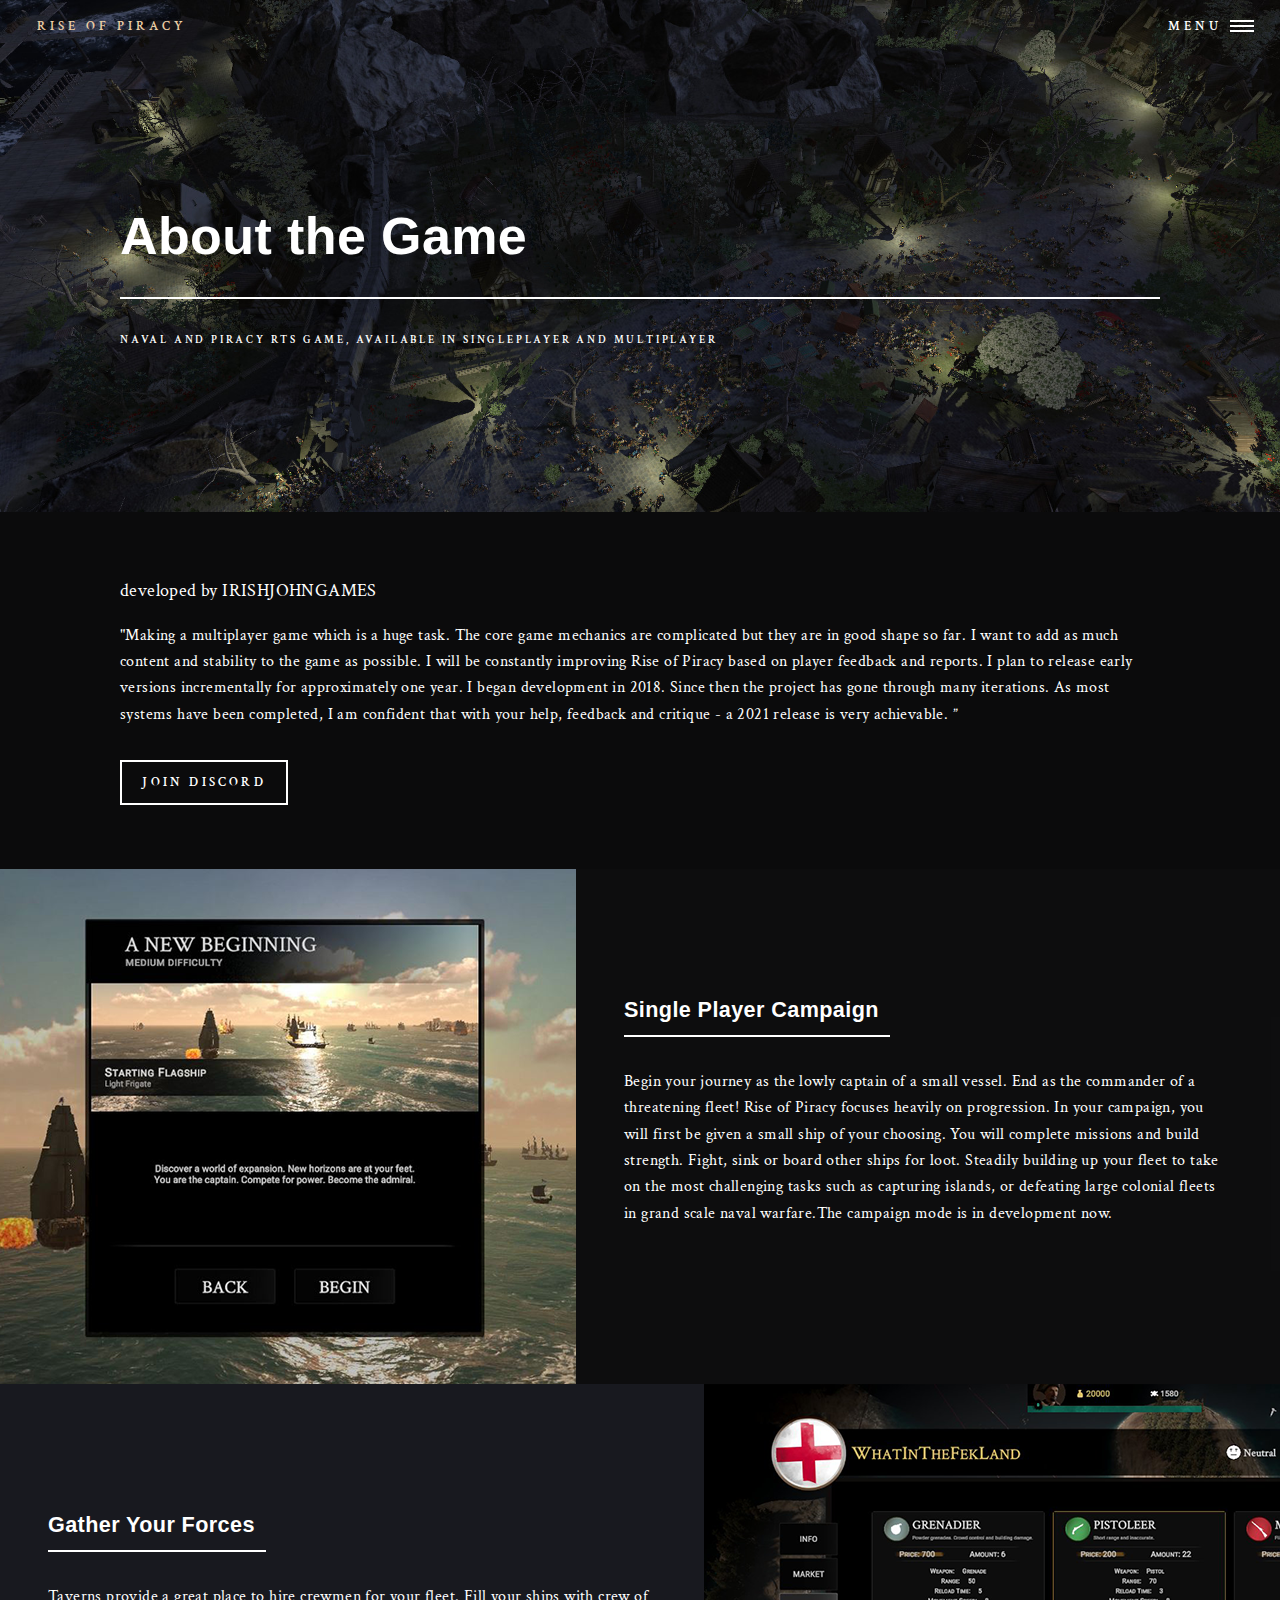
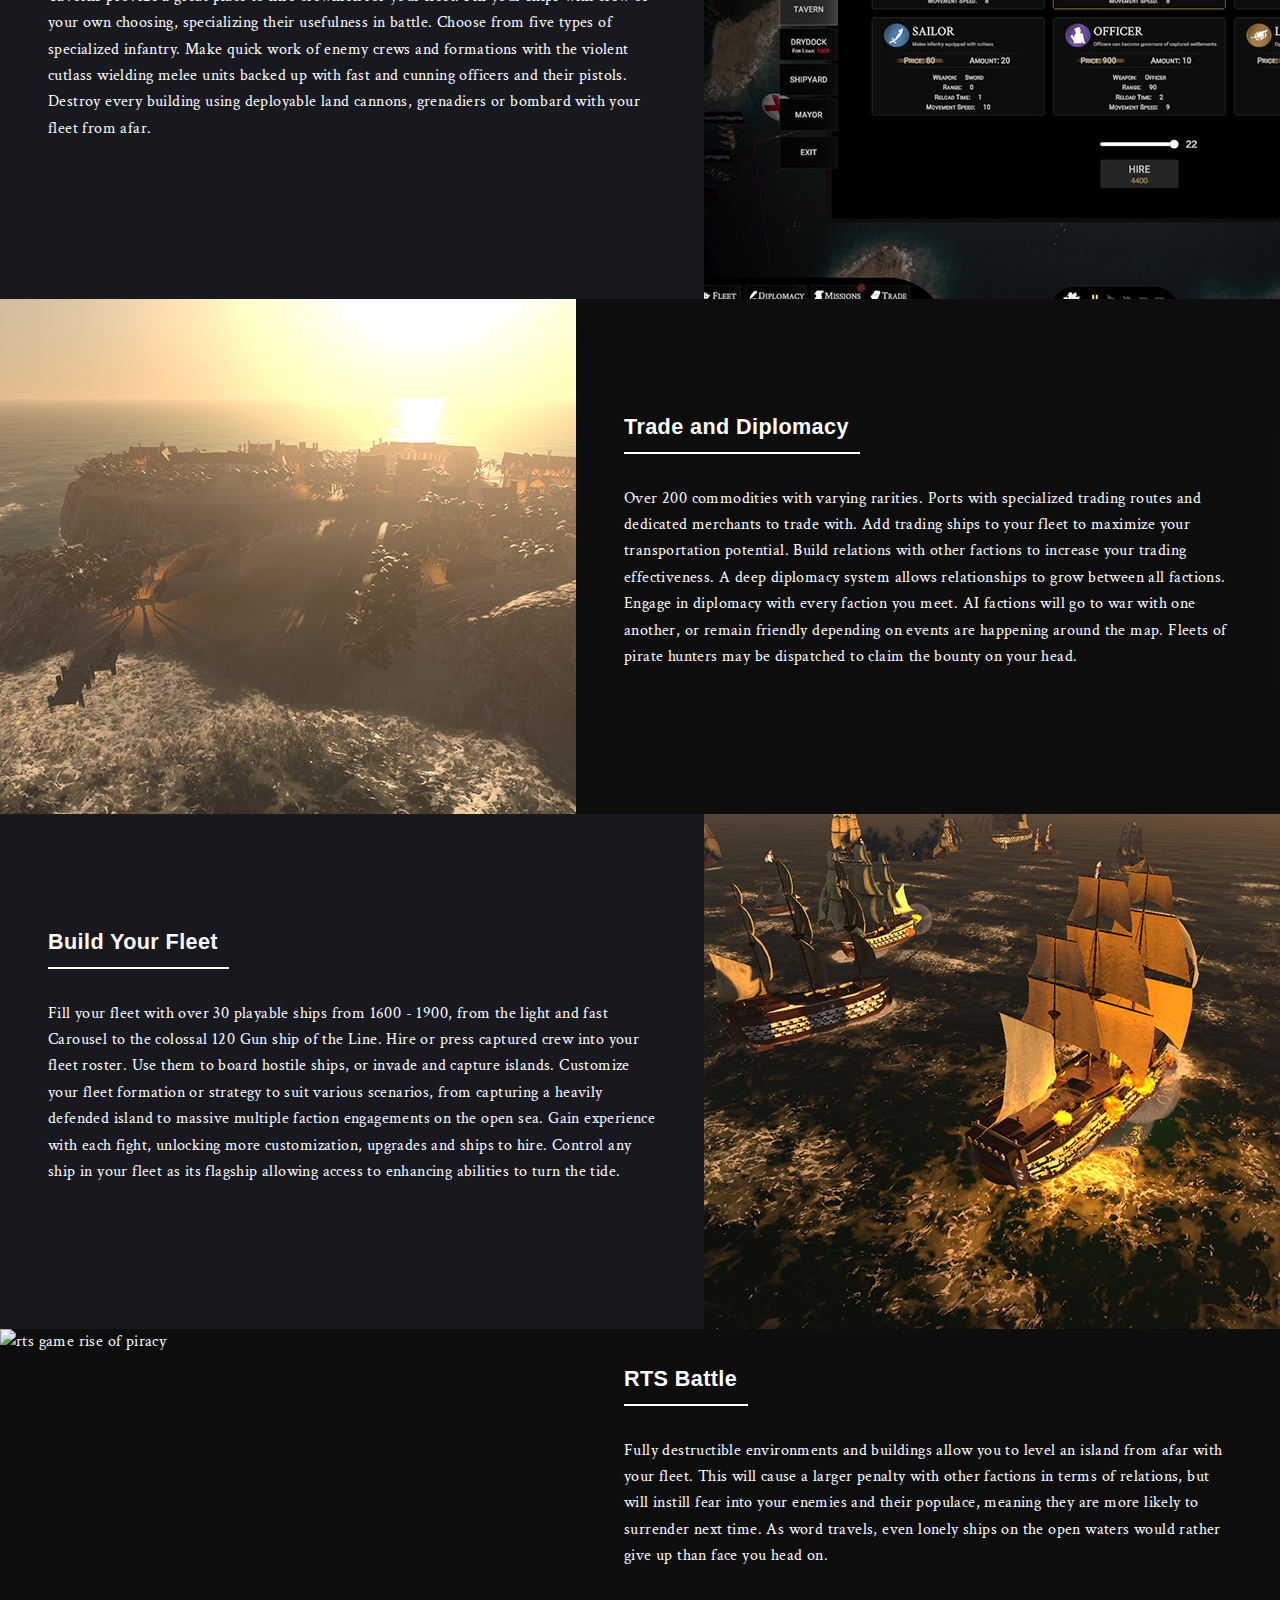
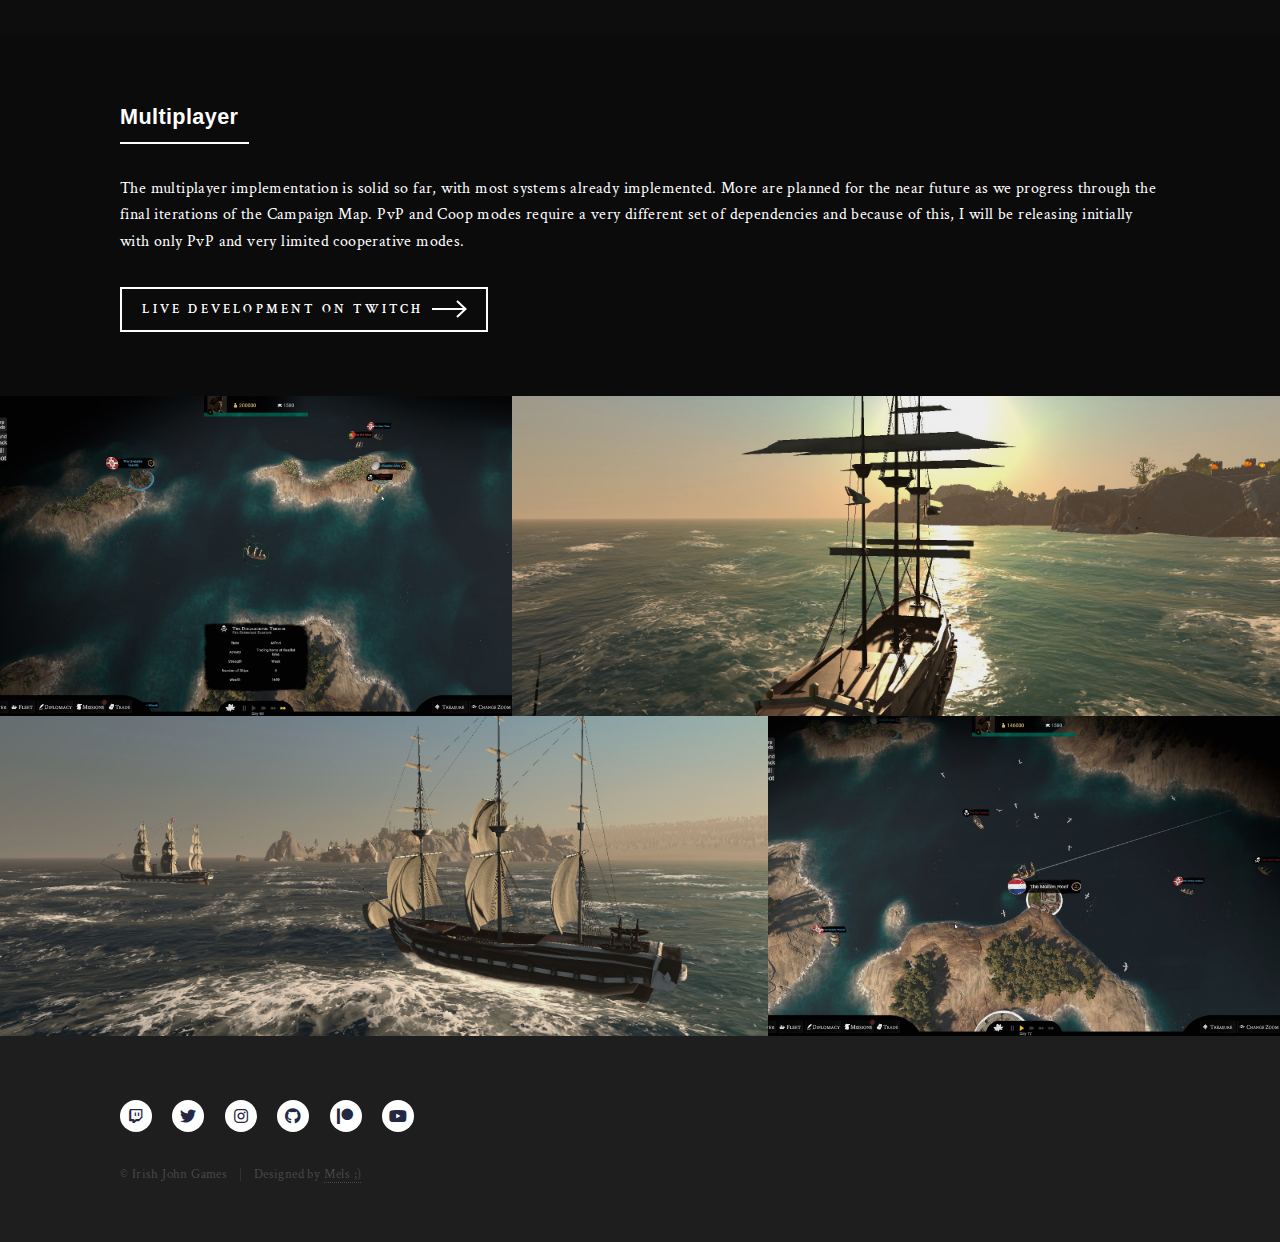
==== commit f58b9700: "no message" ====
--- a/landing.html
+++ b/landing.html
@@ -78,9 +78,9 @@
 						<!-- Two -->
 							<section id="two" class="spotlights">
 								<section>
-									<!--<a href="images/pic08.jpg" class="image">-->
+									<a href="#" class="image">
 										<img src="images/pic08.jpg" alt="" data-position="center center" />
-									<!--</a>-->
+									</a>
 									<div class="content">
 										<div class="inner">
 											<header class="major">
@@ -96,7 +96,7 @@
 									</div>
 								</section>
 								<section>
-									<a href="generic.html" class="image">
+									<a href="#" class="image">
 										<img src="images/pic09.jpg" alt="piracy port game ui" data-position="top center" />
 									</a>
 									<div class="content">
@@ -114,7 +114,7 @@
 									</div>
 								</section>
 								<section>
-									<a href="generic.html" class="image">
+									<a href="#" class="image">
 										<img src="images/pic10.jpg" alt="indie game developer irishjohngames" data-position="25% 25%" />
 									</a>
 									<div class="content">
@@ -131,7 +131,7 @@
 								</section>
 
 								<section>
-									<a href="generic.html" class="image">
+									<a href="#" class="image">
 										<img src="images/pic20.jpg" alt="rise of piracy irishjohngames" data-position="top center" />
 									</a>
 									<div class="content">
@@ -151,7 +151,7 @@
 
 
 								<section>
-									<a href="generic.html" class="image">
+									<a href="#" class="image">
 										<img src="images/pic23.png" alt="rts game rise of piracy" data-position="25% 25%" />
 									</a>
 									<div class="content">
@@ -179,7 +179,7 @@
 									</header>
 									<p>The multiplayer implementation is solid so far, with most systems already implemented. More are planned for the near future as we progress through the final iterations of the Campaign Map. PvP and Coop modes require a very different set of dependencies and because of this, I will be releasing initially with only PvP and very limited cooperative modes.</p>
 									<ul class="actions">
-										<li><a href="generic.html" class="button next">LIVE DEVELOPMENT ON TWITCH</a></li>
+										<li><a href="https://twitch.tv/IrishJohnGames" class="button next">LIVE DEVELOPMENT ON TWITCH</a></li>
 									</ul>
 								</div>
 							</section>
@@ -312,7 +312,7 @@
 								<li><a href="https://www.youtube.com/IrishJohnGames" class="icon brands alt fa-youtube"><span class="label">Youtube</span></a></li>
 							</ul>
 							<ul class="copyright">
-								<li>&copy; IRISHJOHNGAMES</li><li>Design: <a >HTML5 UP and Mels ;)</a></li>
+								<li>&copy; Irish John Games</li><li>Designed by <a >Mels ;)</a></li>
 							</ul>
 						</div>
 					</footer>
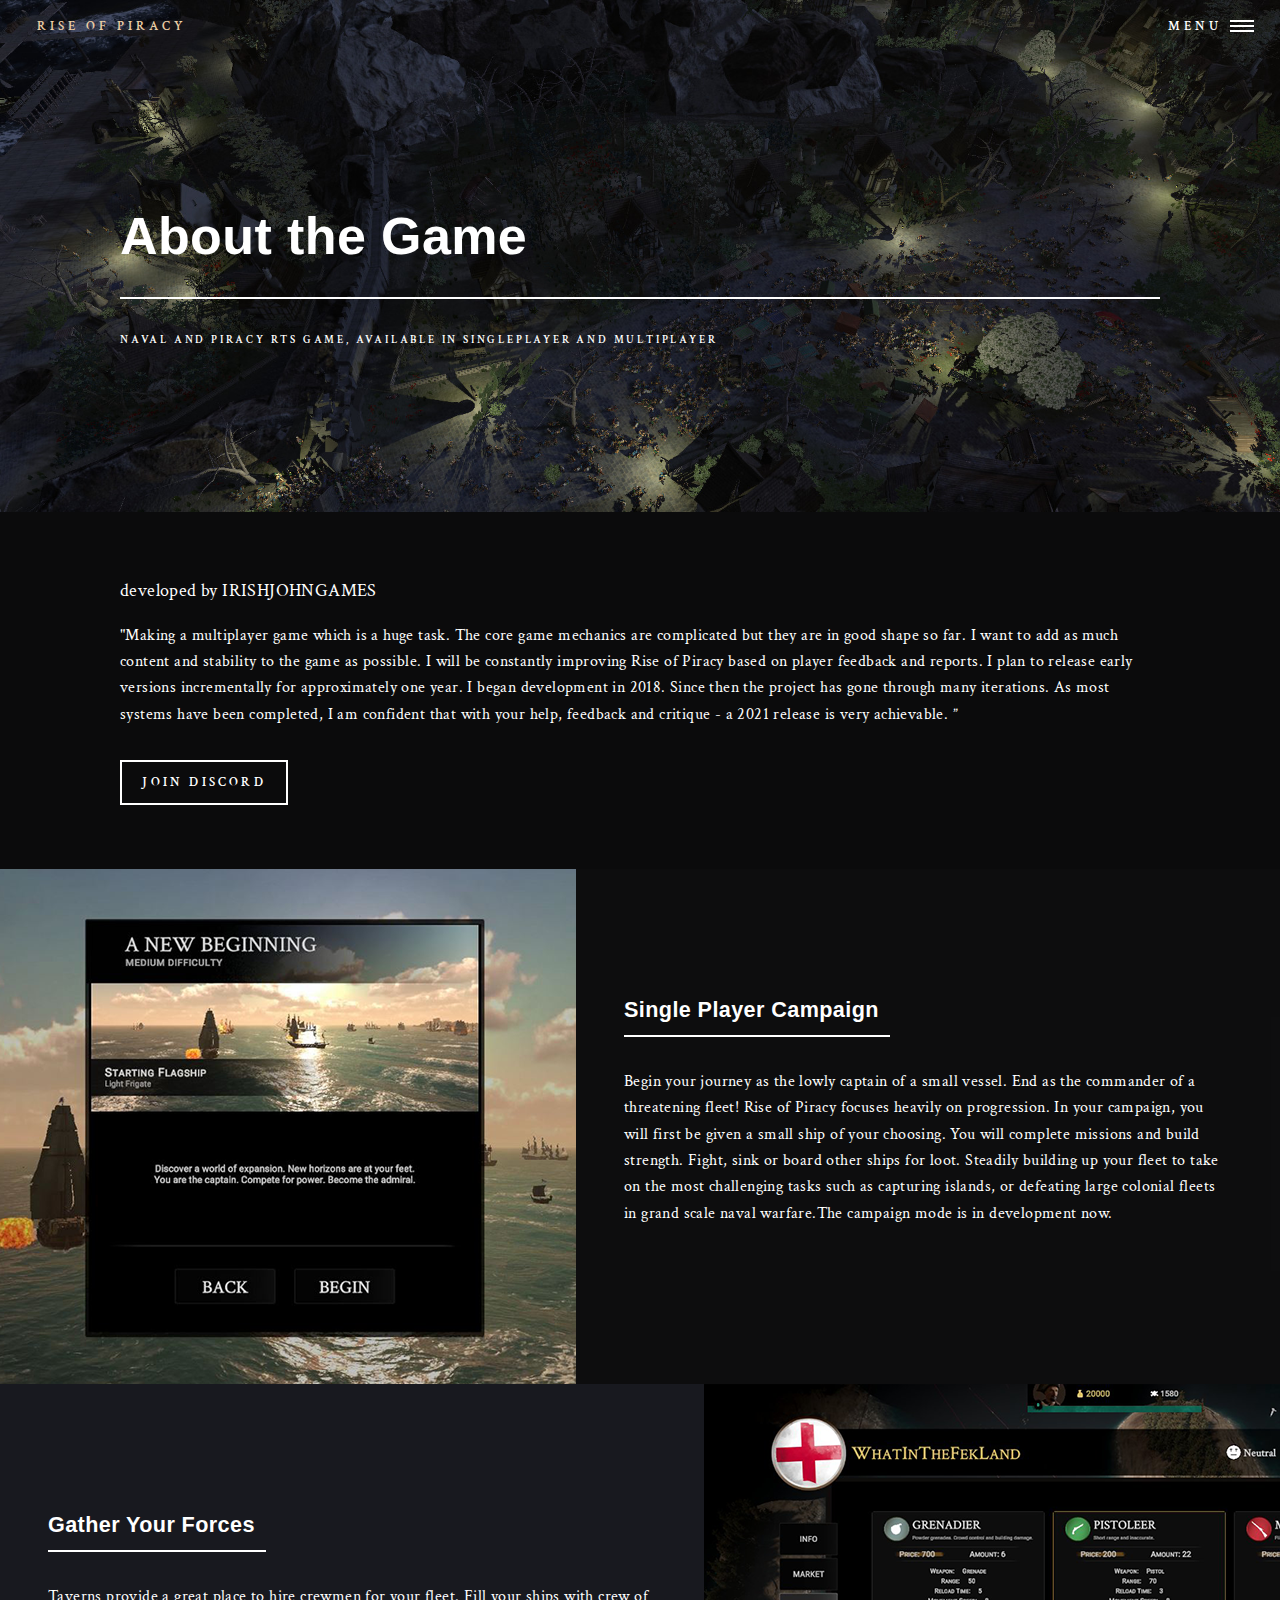
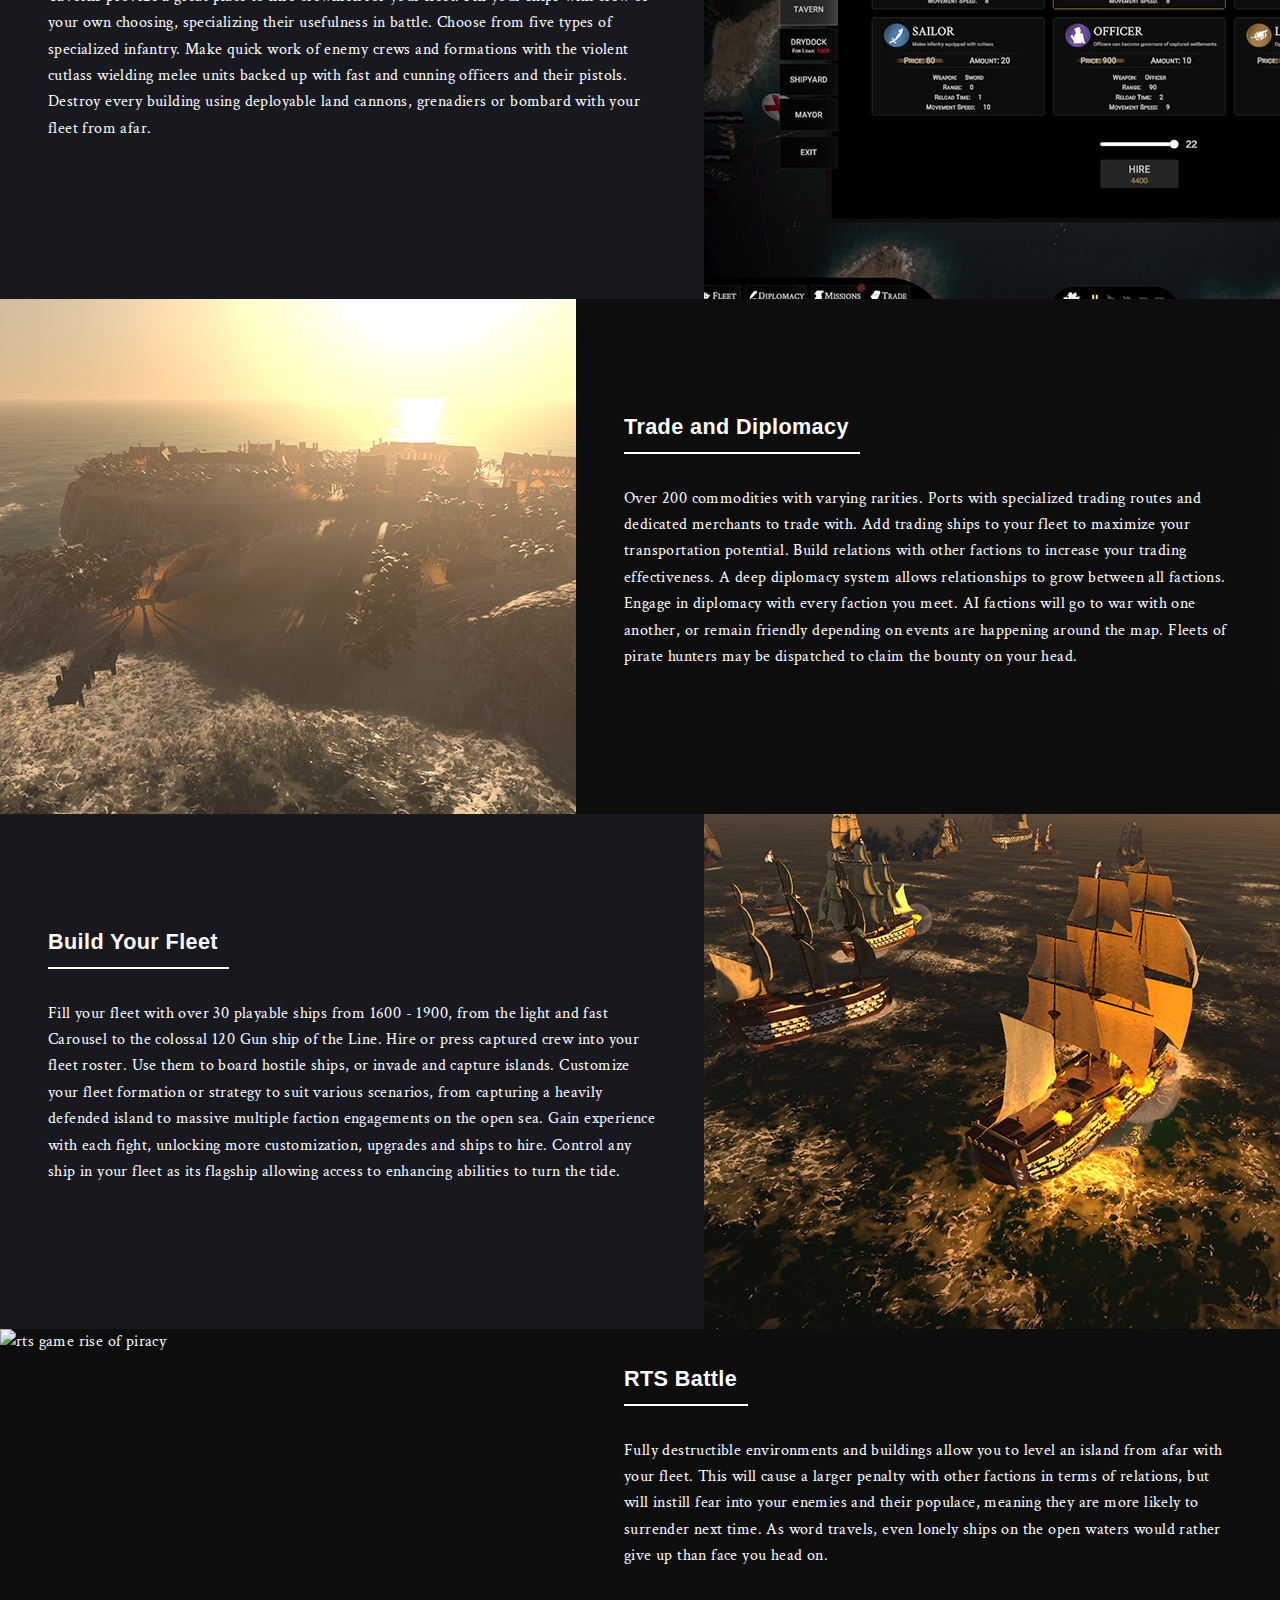
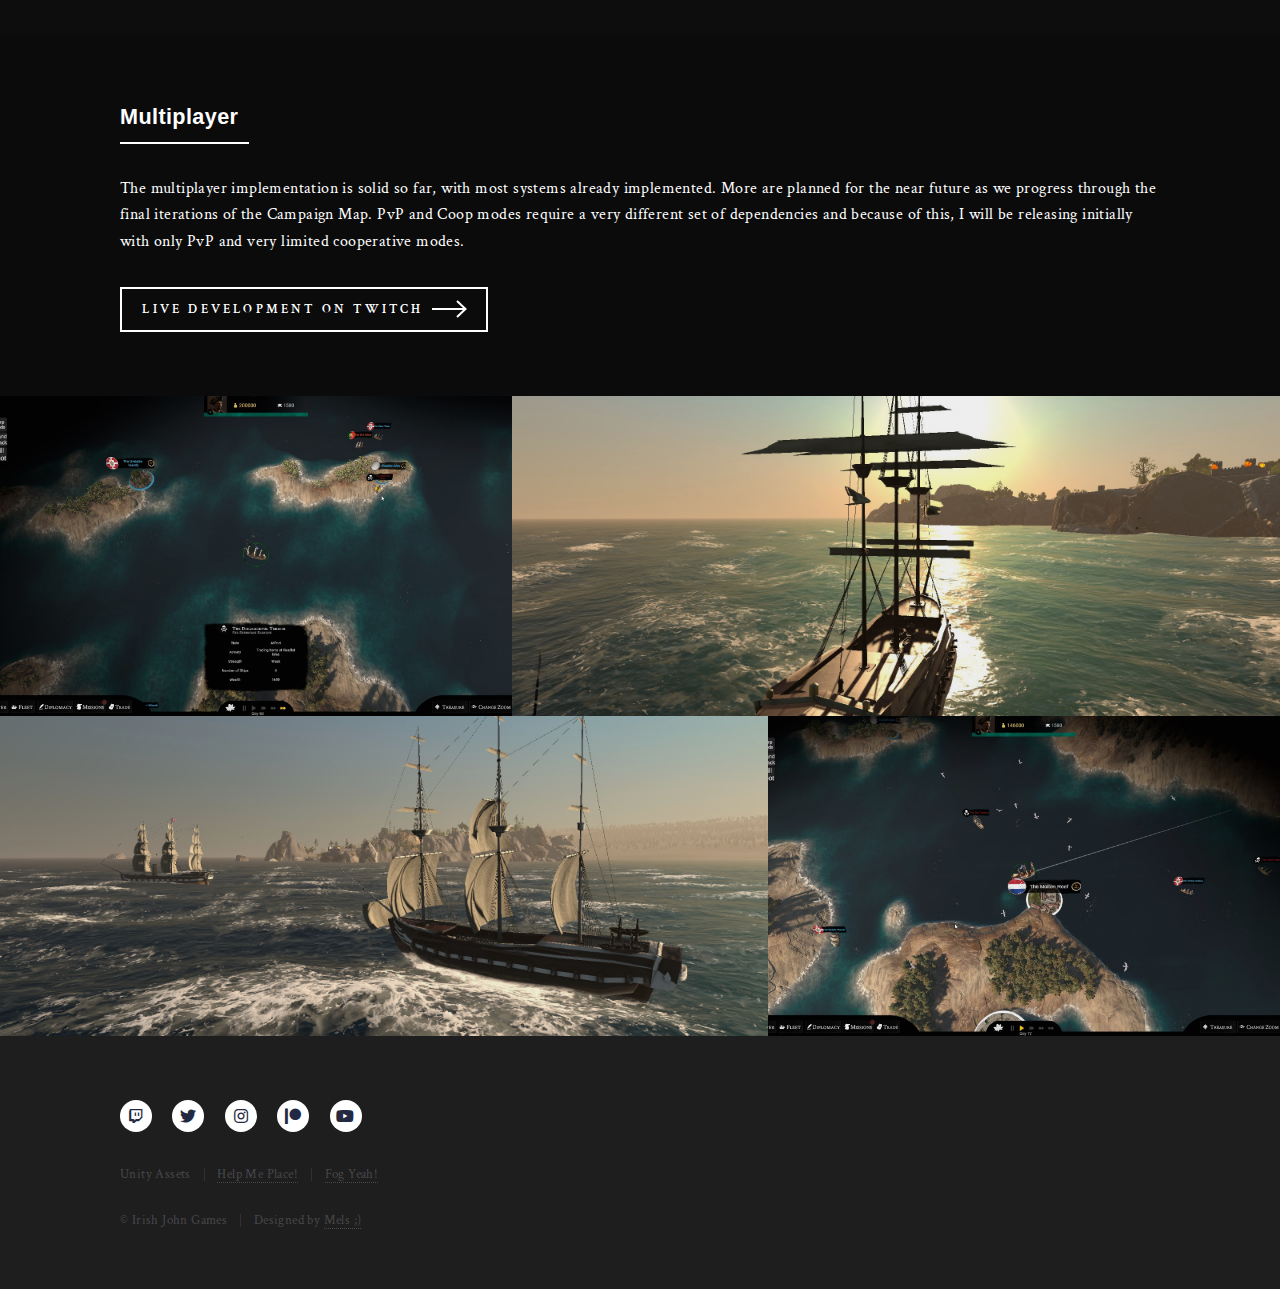
==== commit 76ead8a5: "no message" ====
--- a/landing.html
+++ b/landing.html
@@ -174,8 +174,7 @@
 						<!-- Three -->
 							<section id="three">
 								<div class="inner">
-									<header class="major">
-										<h3>Multiplayer</h3>
+									<header class="major">										<h3>Multiplayer</h3>
 									</header>
 									<p>The multiplayer implementation is solid so far, with most systems already implemented. More are planned for the near future as we progress through the final iterations of the Campaign Map. PvP and Coop modes require a very different set of dependencies and because of this, I will be releasing initially with only PvP and very limited cooperative modes.</p>
 									<ul class="actions">
@@ -304,19 +303,20 @@
 						<div class="inner">
 							<ul class="icons">
 								<li><a href="https://twitch.tv/IrishJohnGames" class="icon brands alt fa-twitch"><span class="label">Twitch</span></a></li>
-								
 								<li><a href="https://twitter.com/IrishJohnGames" class="icon brands alt fa-twitter"><span class="label">Twitter</span></a></li>
 								<li><a href="https://www.instagram.com/irishjohngames/" class="icon brands alt fa-instagram"><span class="label">Instagram</span></a></li>
-								<li><a href="https://assetstore.unity.com/publishers/51020" class="icon brands alt fa-github"><span class="label">GitHub</span></a></li>
+								<!-- <li><a href="https://assetstore.unity.com/publishers/51020" class="icon brands alt fa-github"><span class="label">GitHub</span></a></li> -->
 								<li><a href="https://www.patreon.com/IrishJohnGames" class="icon brands alt fa-patreon"><span class="label">Patreon</span></a></li>
 								<li><a href="https://www.youtube.com/IrishJohnGames" class="icon brands alt fa-youtube"><span class="label">Youtube</span></a></li>
+							</ul>
+							<ul class="copyright">
+								<li>Unity Assets</li><li><a href="">Help Me Place!</a></li><li><a href="">Fog Yeah!</a></li>
 							</ul>
 							<ul class="copyright">
 								<li>&copy; Irish John Games</li><li>Designed by <a >Mels ;)</a></li>
 							</ul>
 						</div>
 					</footer>
-
 			</div>
 
 		<!-- Scripts -->
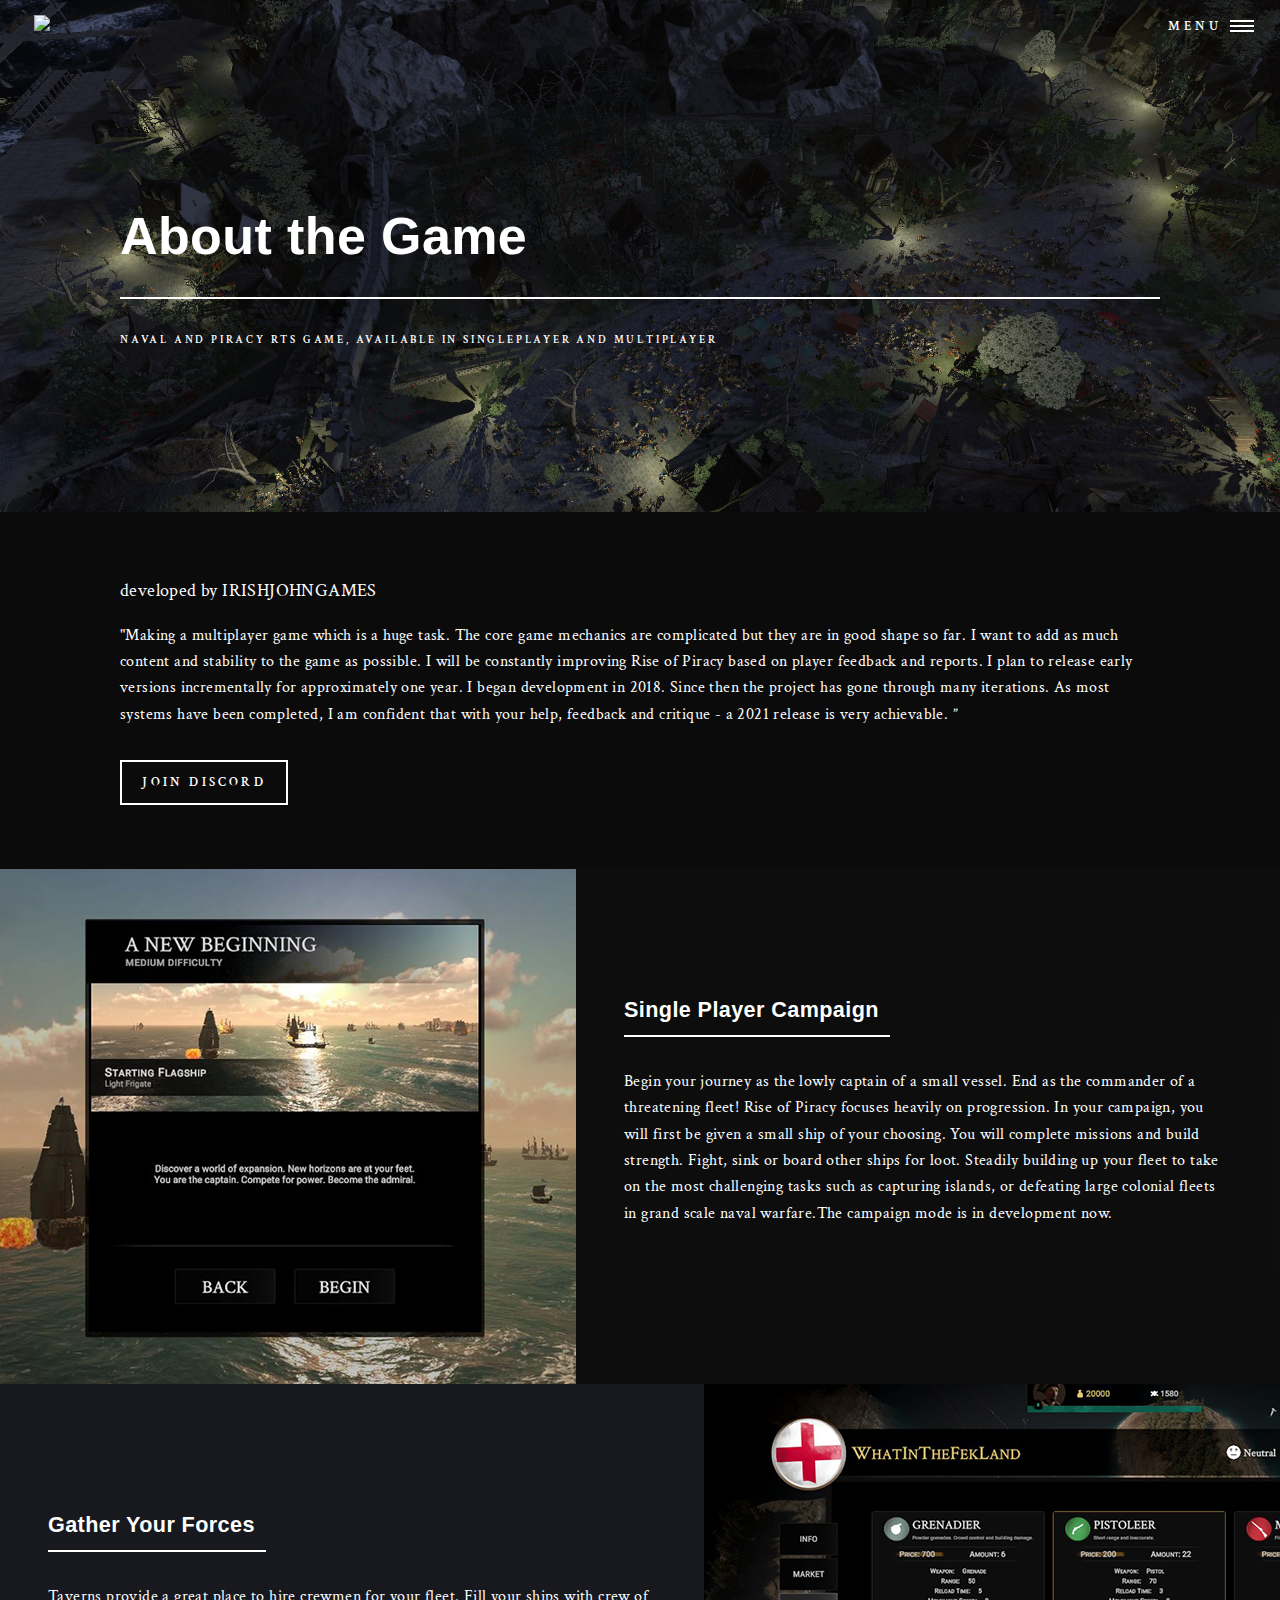
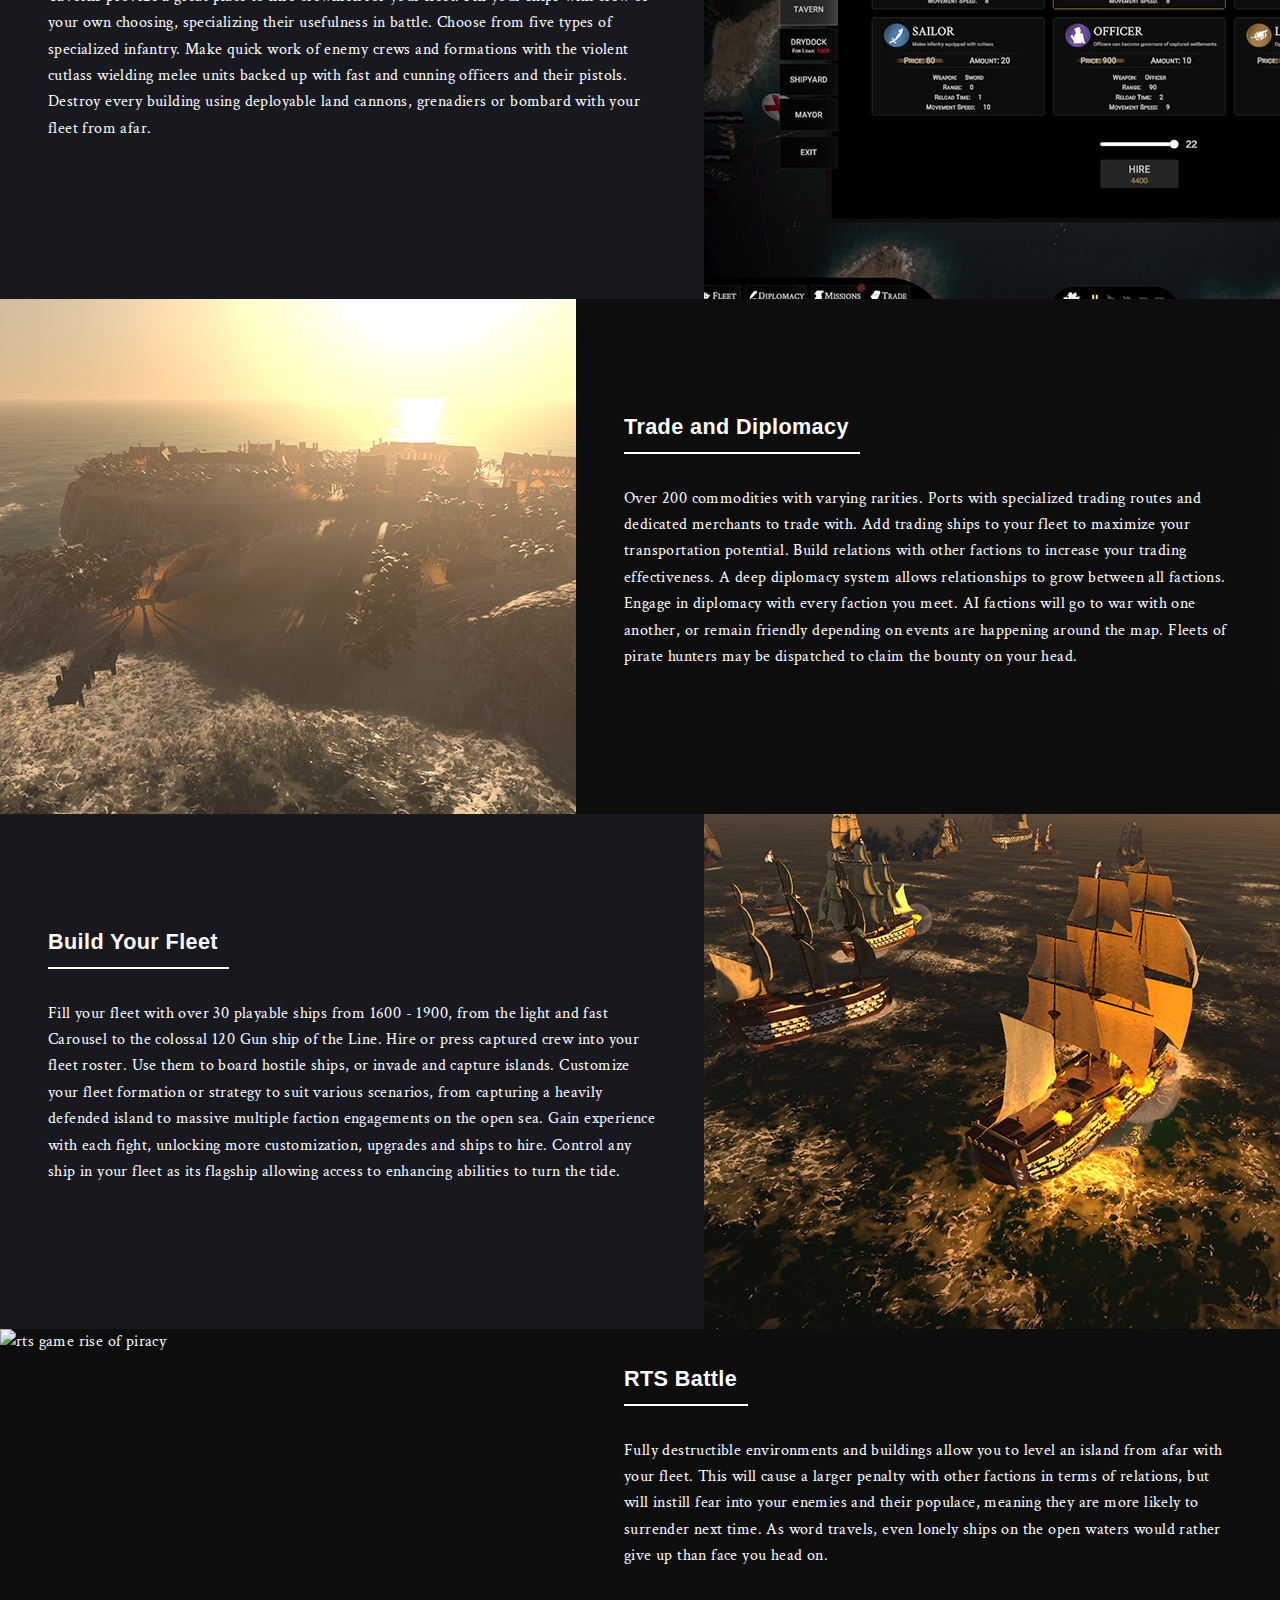
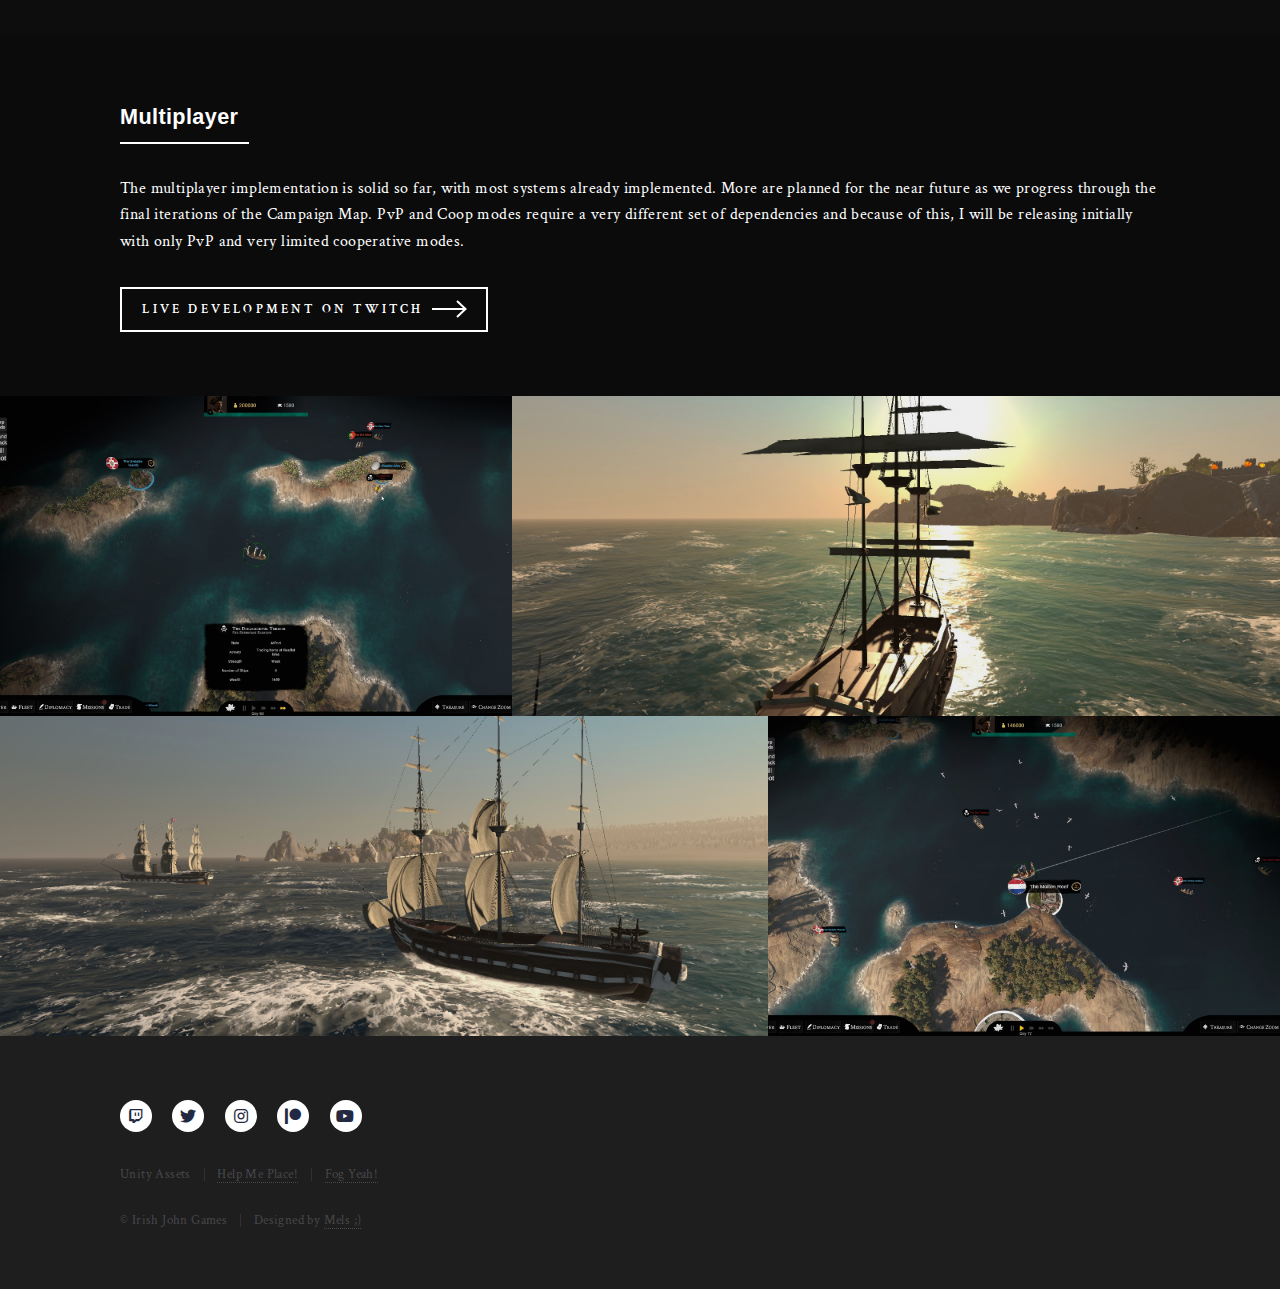
==== commit 1db8a96a: "New Artwork!" ====
--- a/landing.html
+++ b/landing.html
@@ -20,8 +20,8 @@
 
 				<!-- Header -->
 				<!-- Note: The "styleN" class below should match that of the banner element. -->
-					<header id="header" class="alt style2">
-						<a href="index.html" class="logo"><strong></strong> <span>RISE OF PIRACY</span></a>
+					<header id="header" class="alt">
+						<a href="index.html" class="logo"><img src="images/art/font5.png" width="200" style="margin:15px;"/></a>
 						<nav>
 							<a href="#menu">Menu</a>
 						</nav>
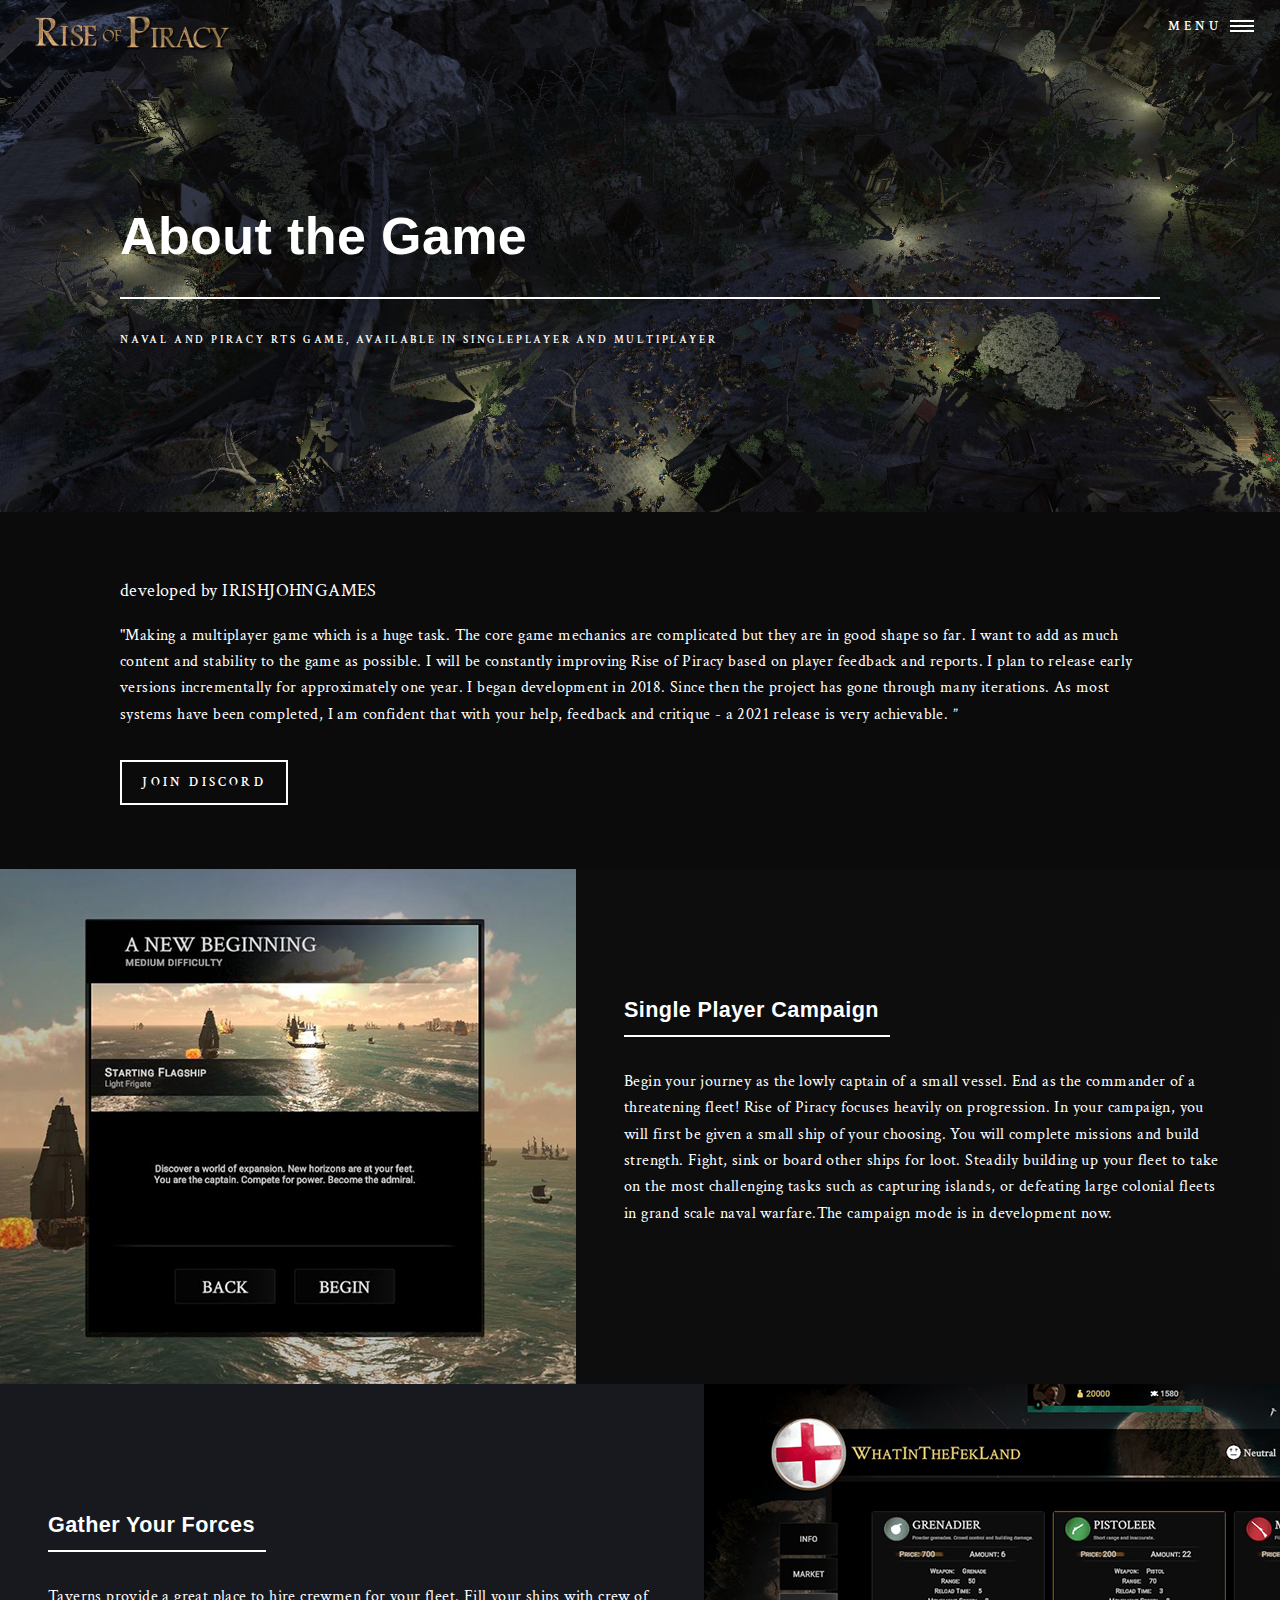
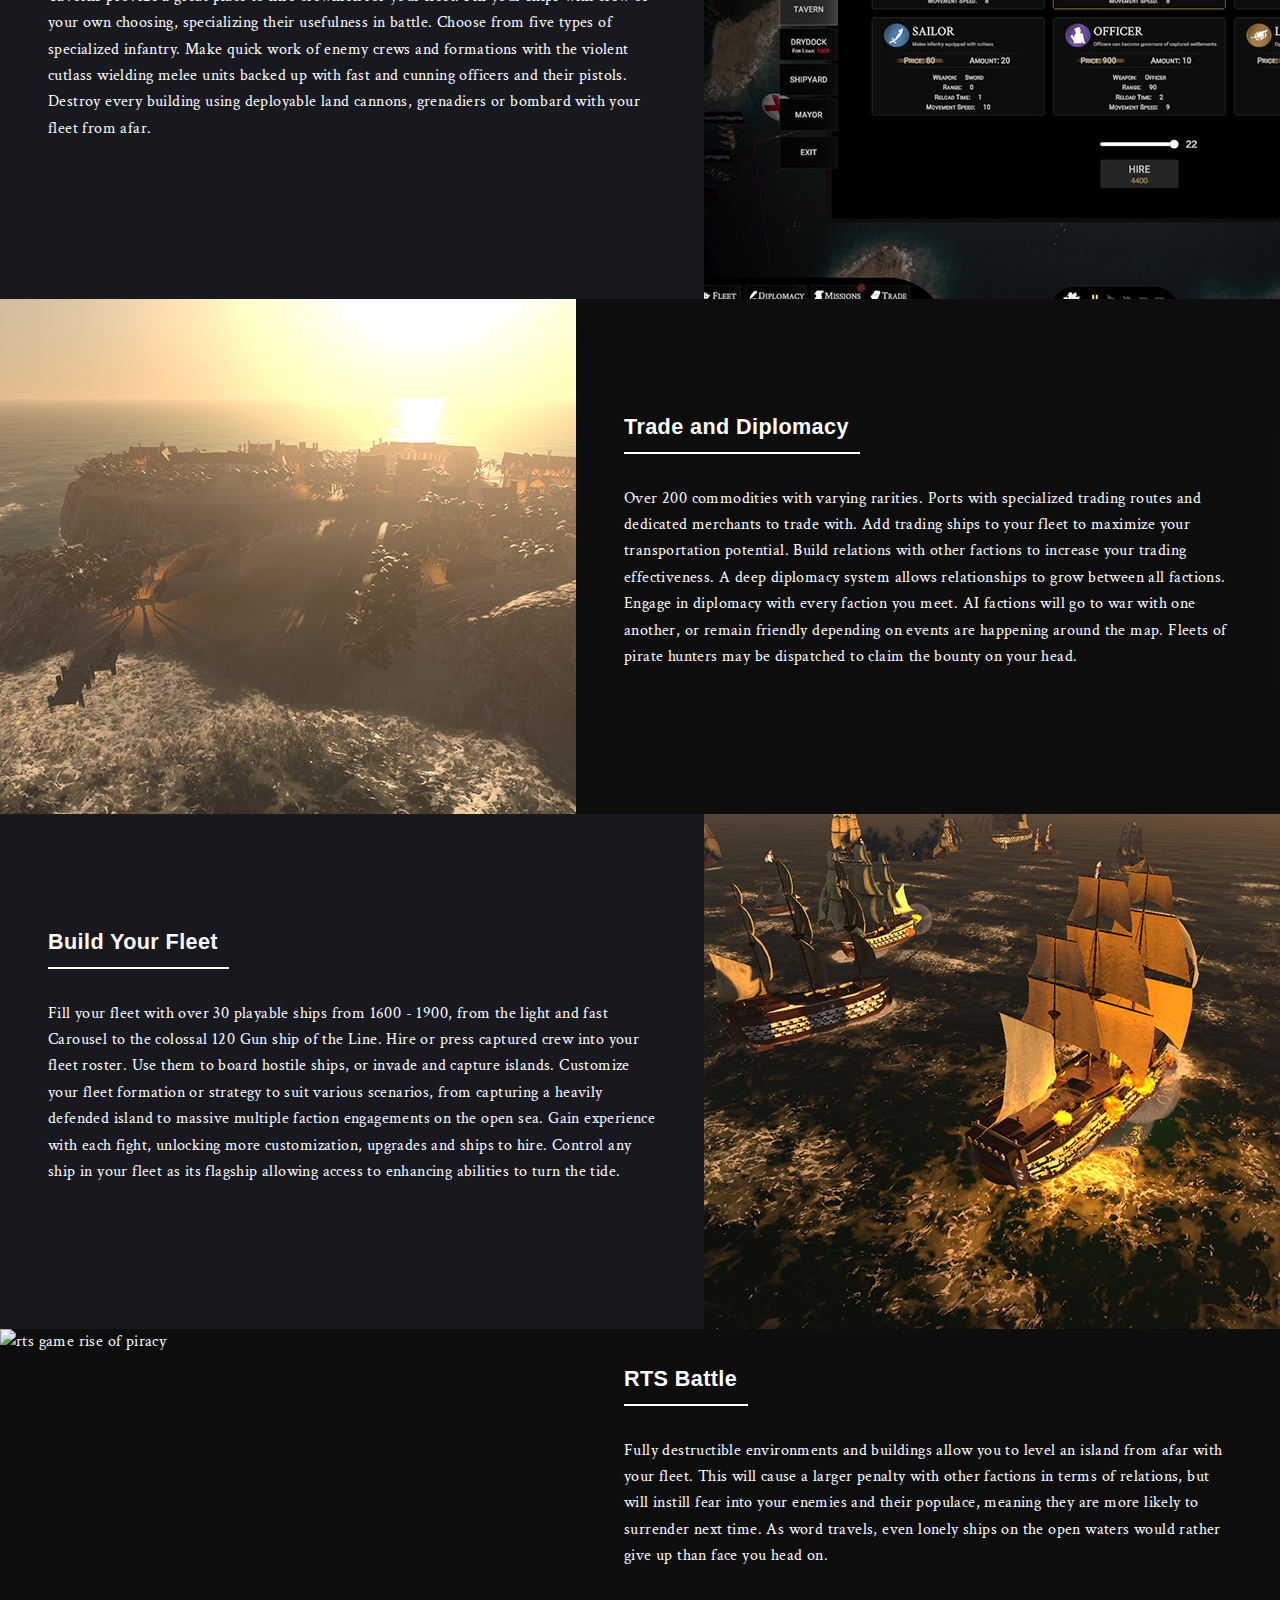
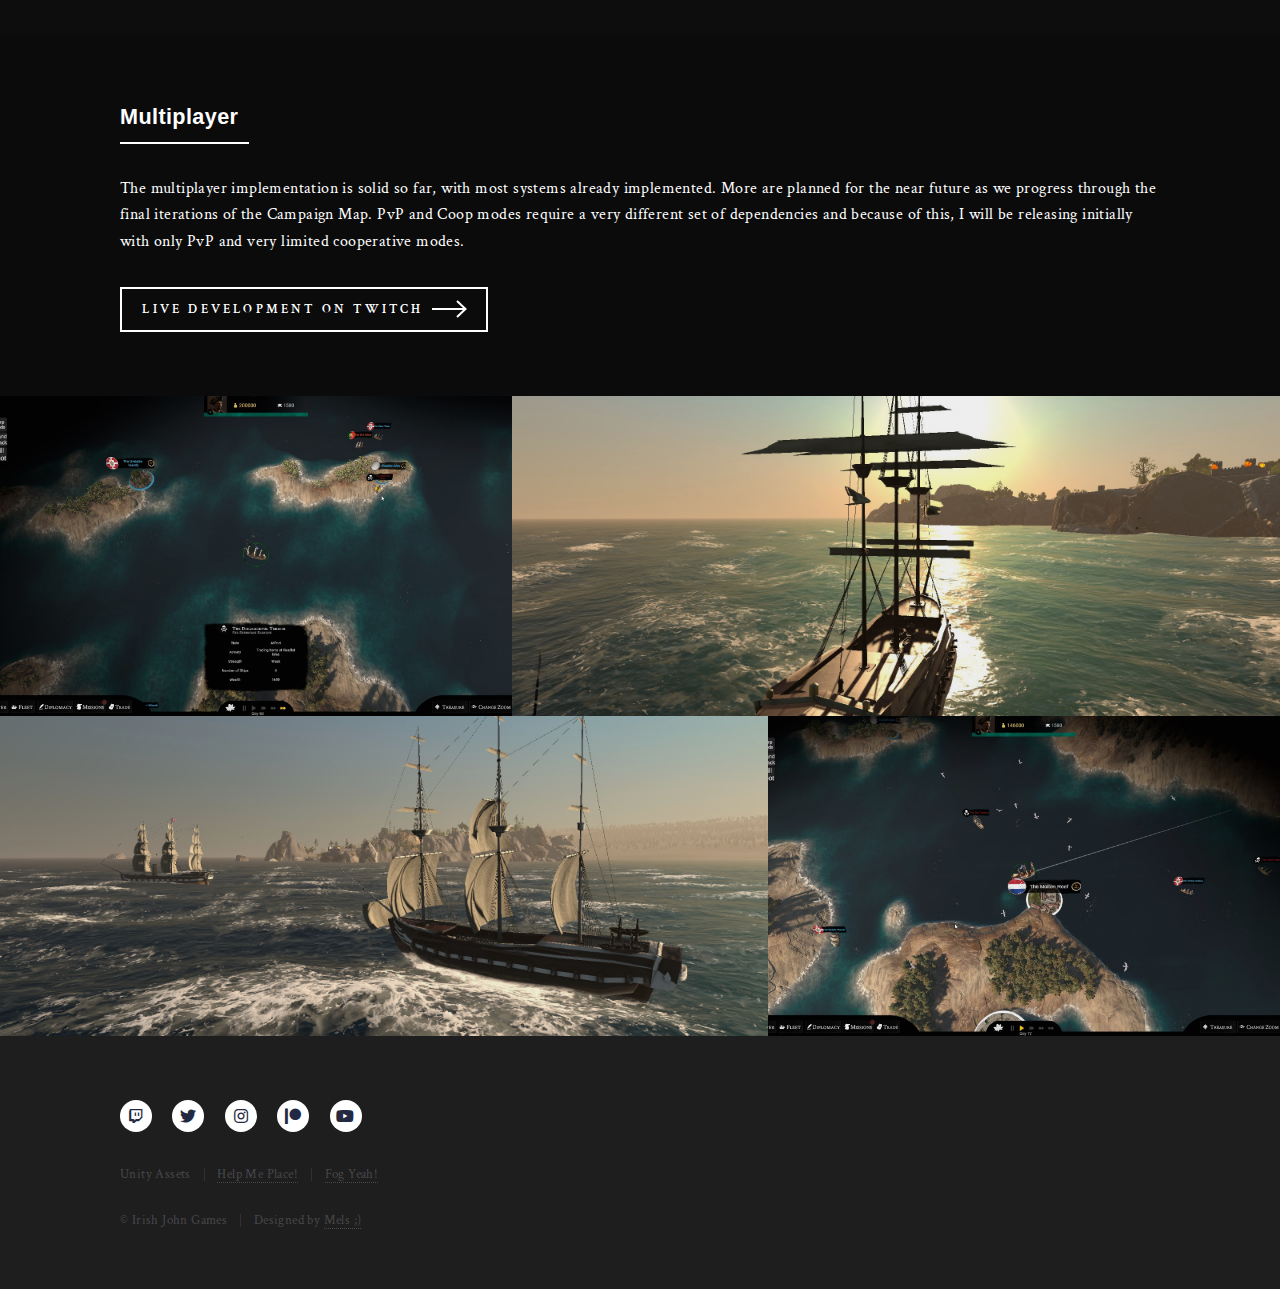
==== commit 55c7785a: "image problem" ====
--- a/landing.html
+++ b/landing.html
@@ -21,7 +21,7 @@
 				<!-- Header -->
 				<!-- Note: The "styleN" class below should match that of the banner element. -->
 					<header id="header" class="alt">
-						<a href="index.html" class="logo"><img src="images/art/font5.png" width="200" style="margin:15px;"/></a>
+						<a href="index.html" class="logo"><img src="images/font5.png" width="200" style="margin:15px;"/></a>
 						<nav>
 							<a href="#menu">Menu</a>
 						</nav>
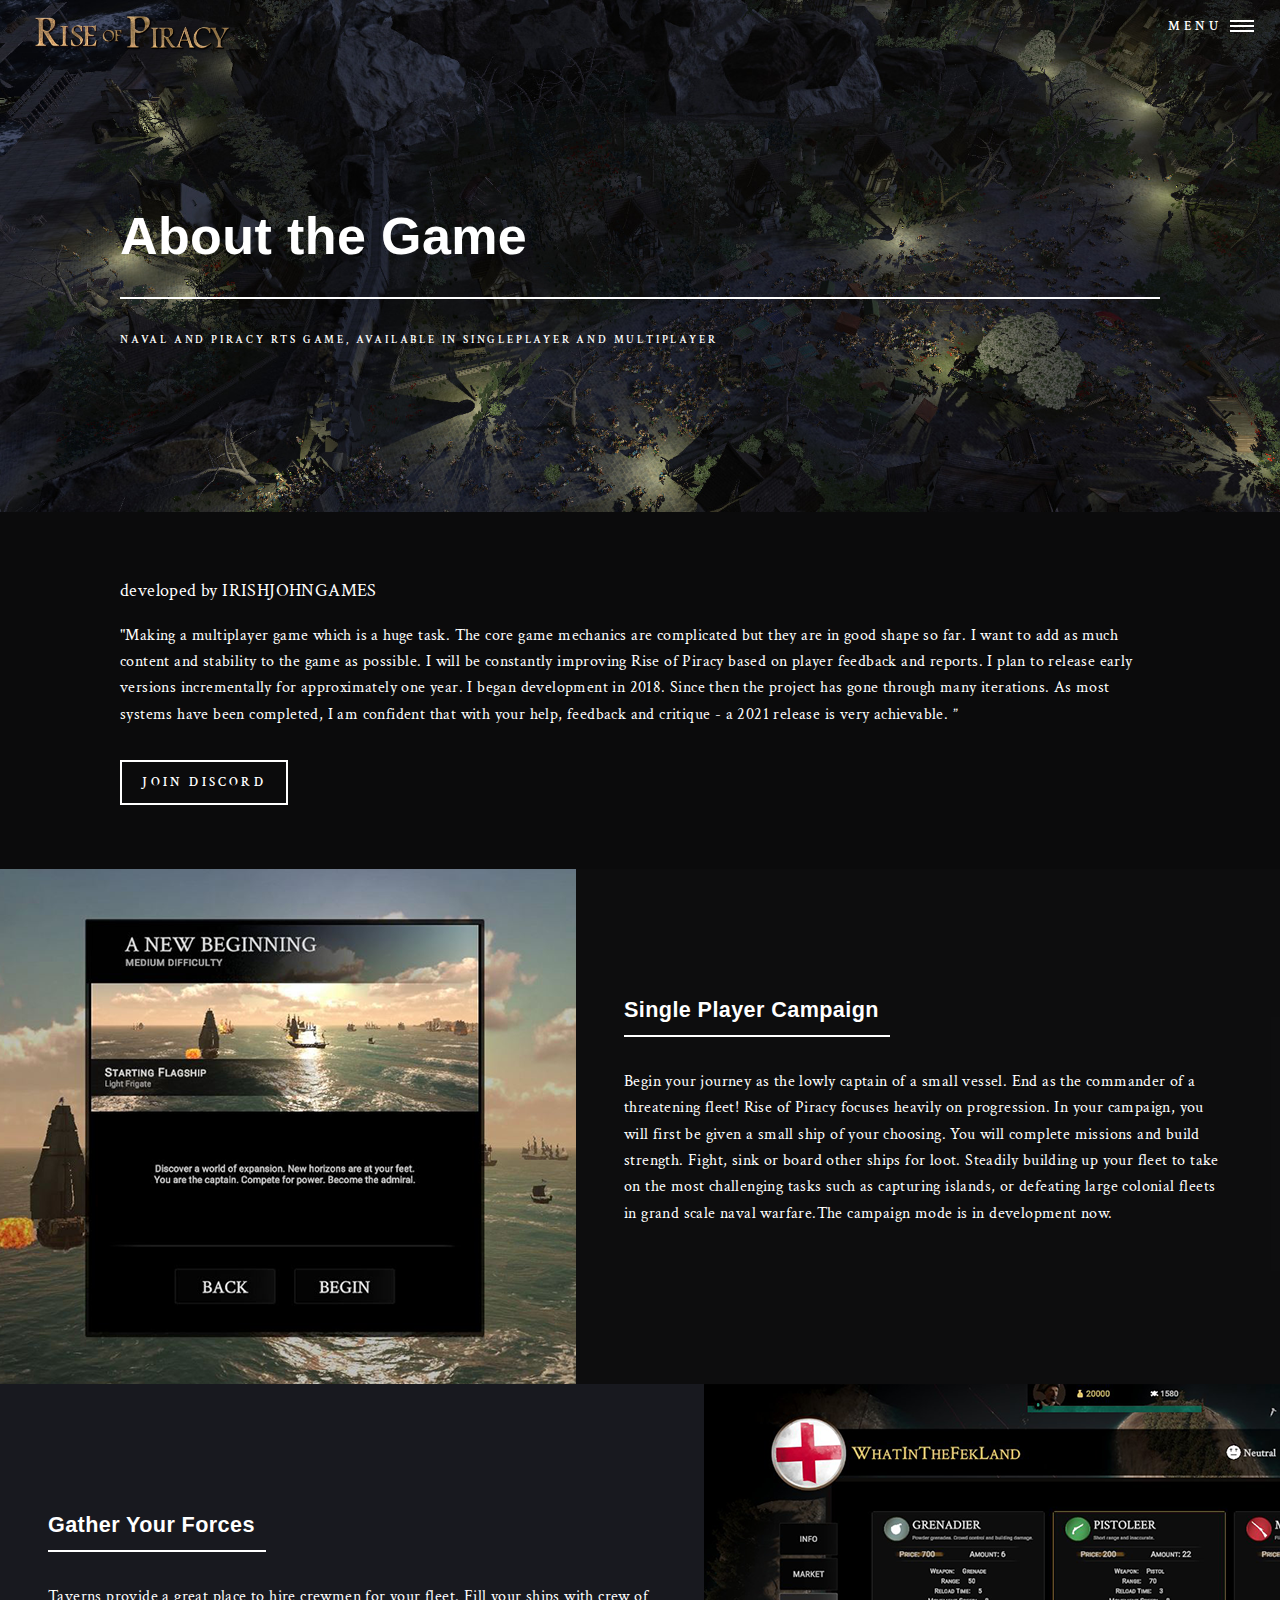
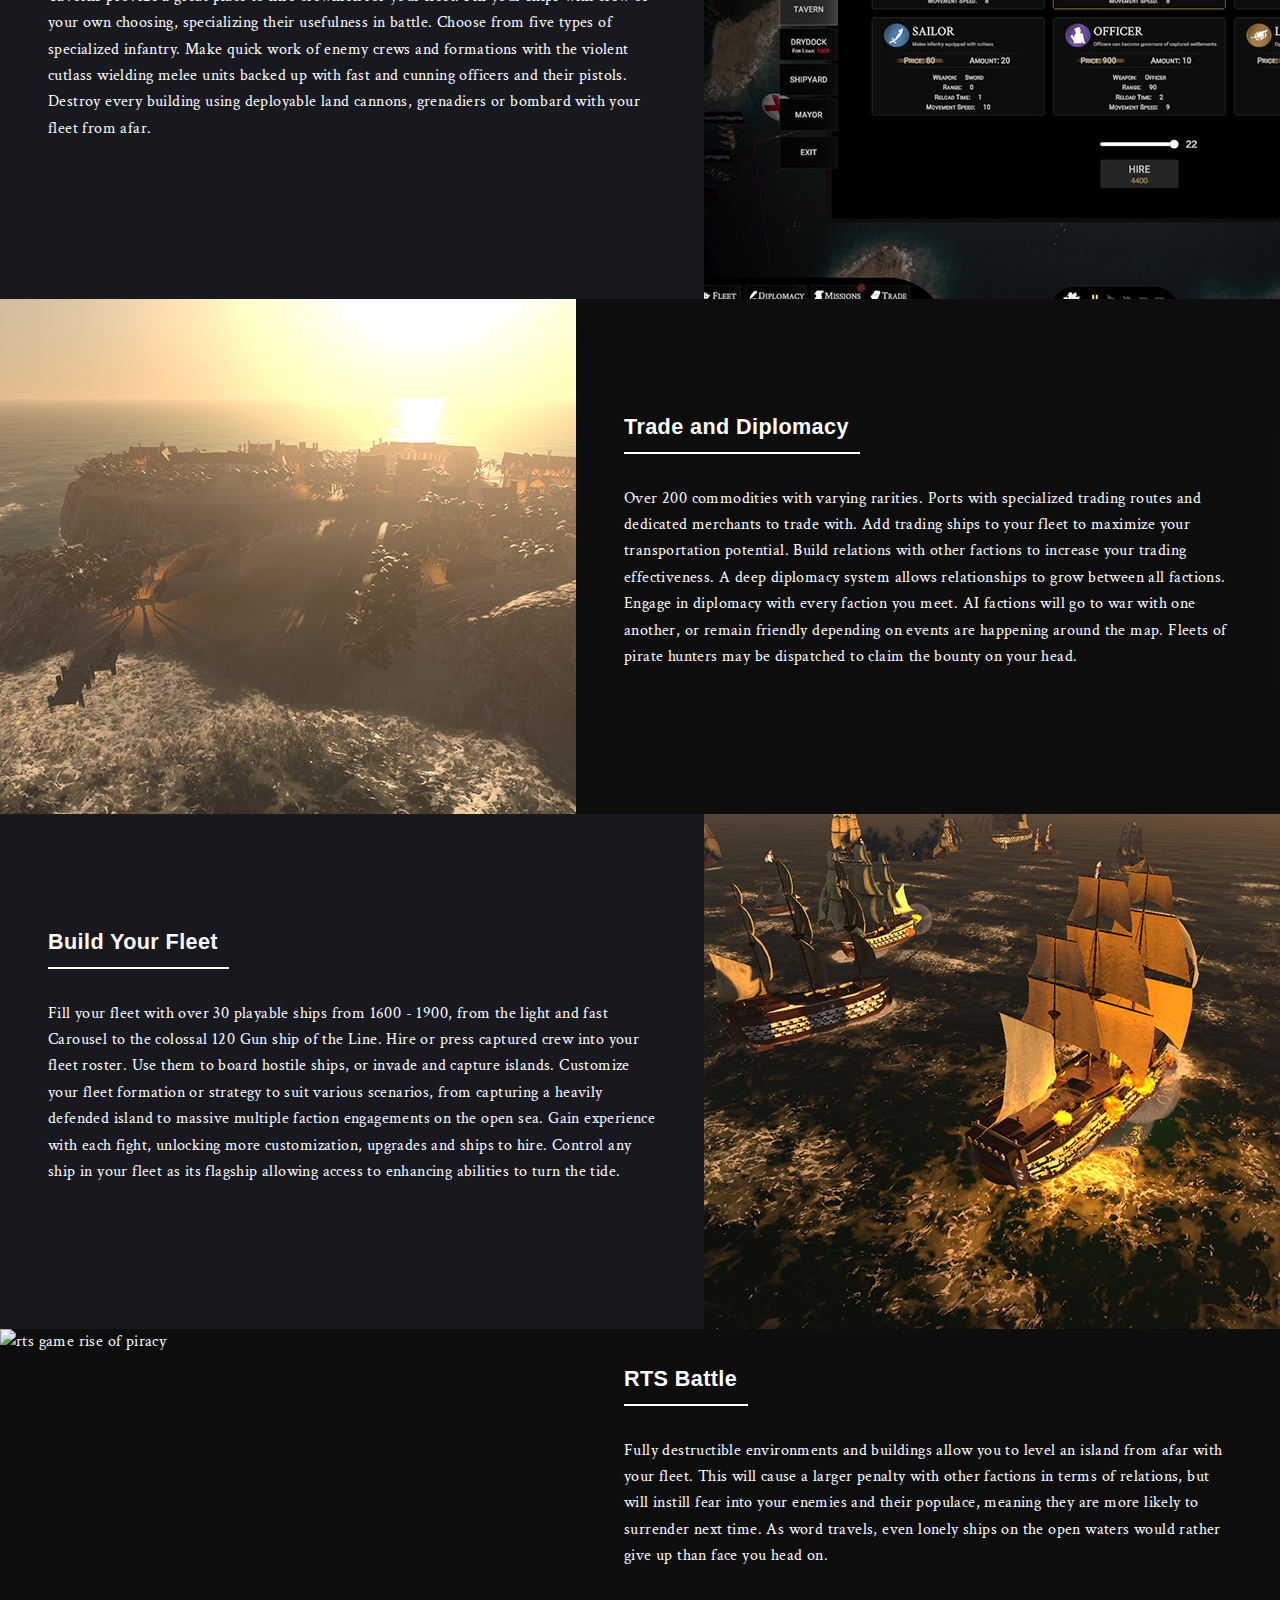
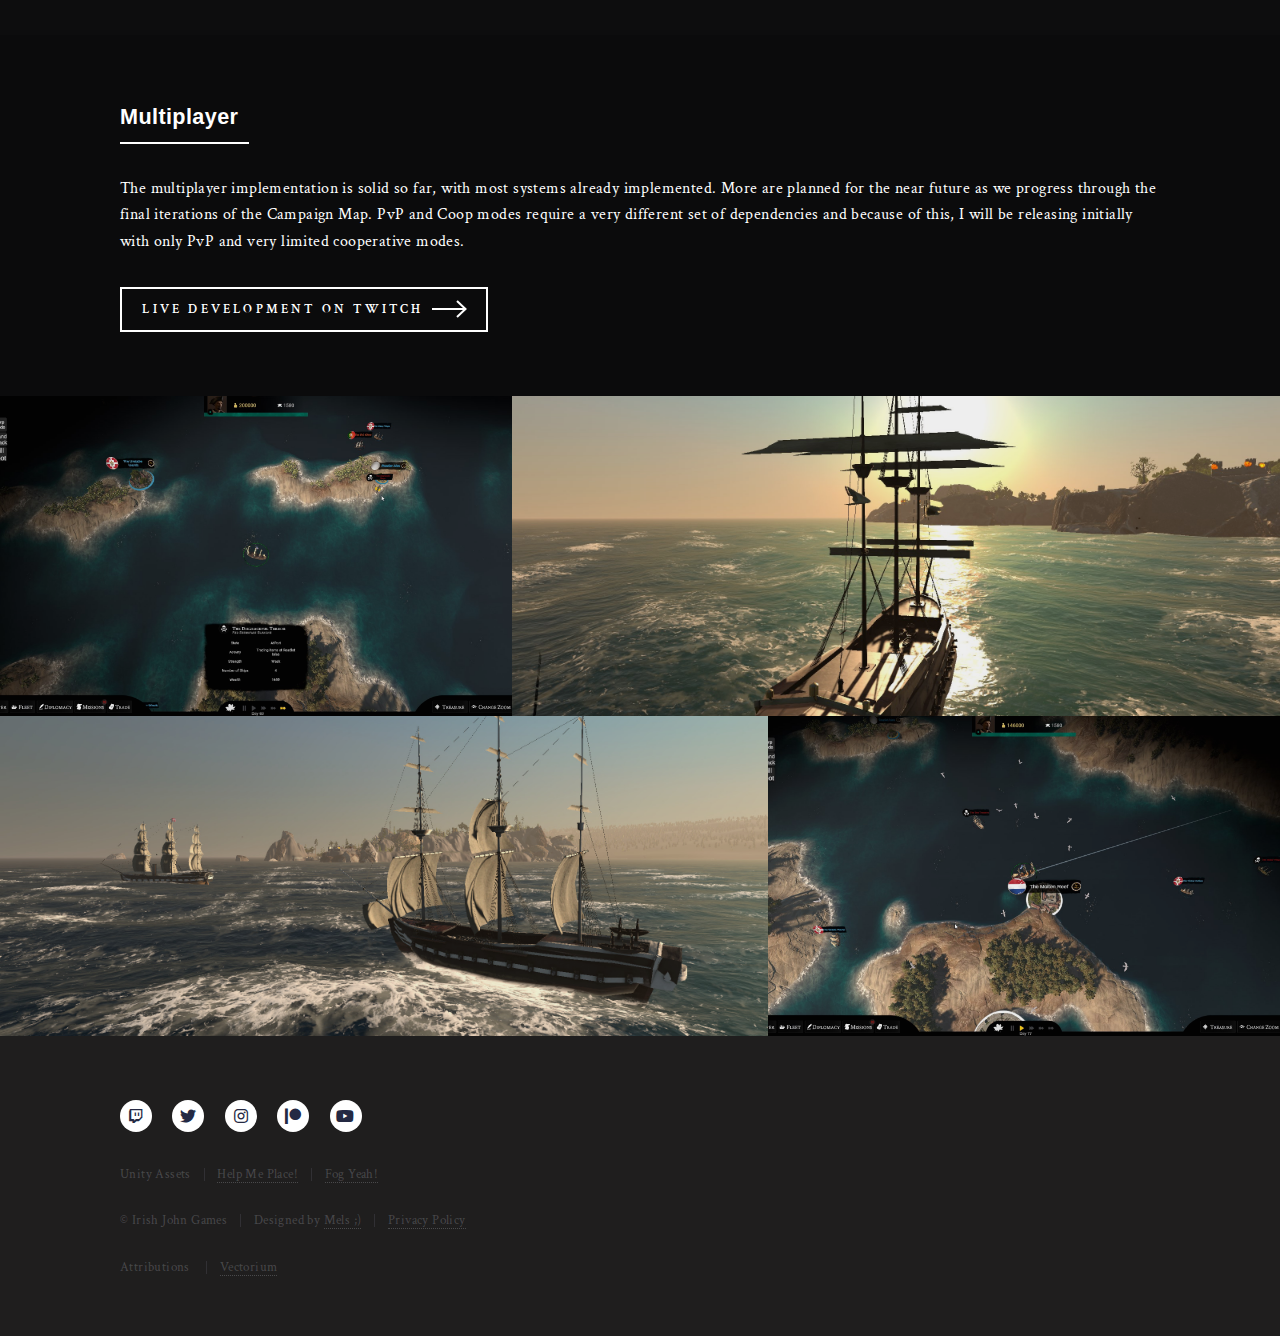
==== commit 778542c2: "Added privacy policy & removed google analytics" ====
--- a/landing.html
+++ b/landing.html
@@ -313,7 +313,16 @@
 								<li>Unity Assets</li><li><a href="">Help Me Place!</a></li><li><a href="">Fog Yeah!</a></li>
 							</ul>
 							<ul class="copyright">
-								<li>&copy; Irish John Games</li><li>Designed by <a >Mels ;)</a></li>
+								<li>&copy; Irish John Games</li><li>Designed by <a >Mels ;)</a></li><li>
+								 <a href="PrivacyPolicy.html" target="_blank">Privacy Policy</a> 
+								</li>
+							</ul>
+							<ul class="copyright">
+								<li>Attributions
+								</li>
+								<li>
+								 <a href="https://www.freepik.com/vectorium" target="_blank">Vectorium </a> 
+								</li>
 							</ul>
 						</div>
 					</footer>
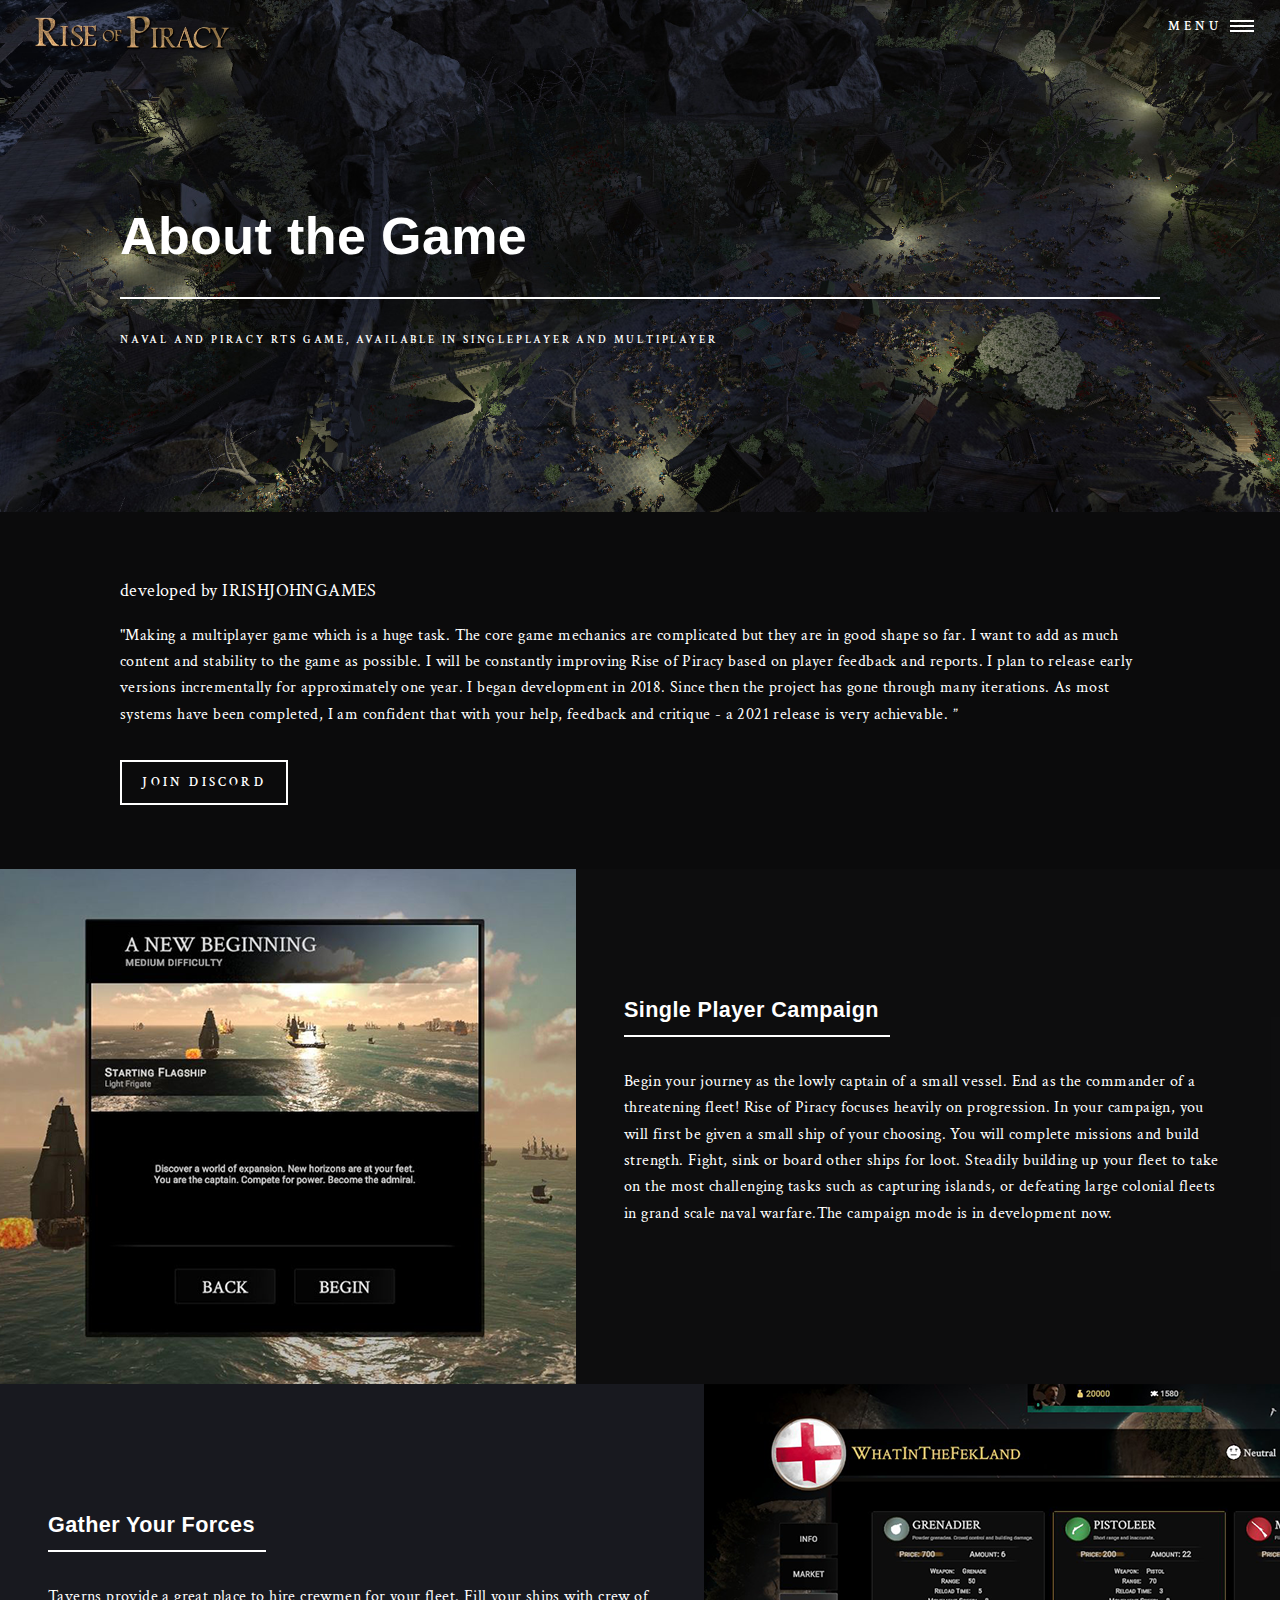
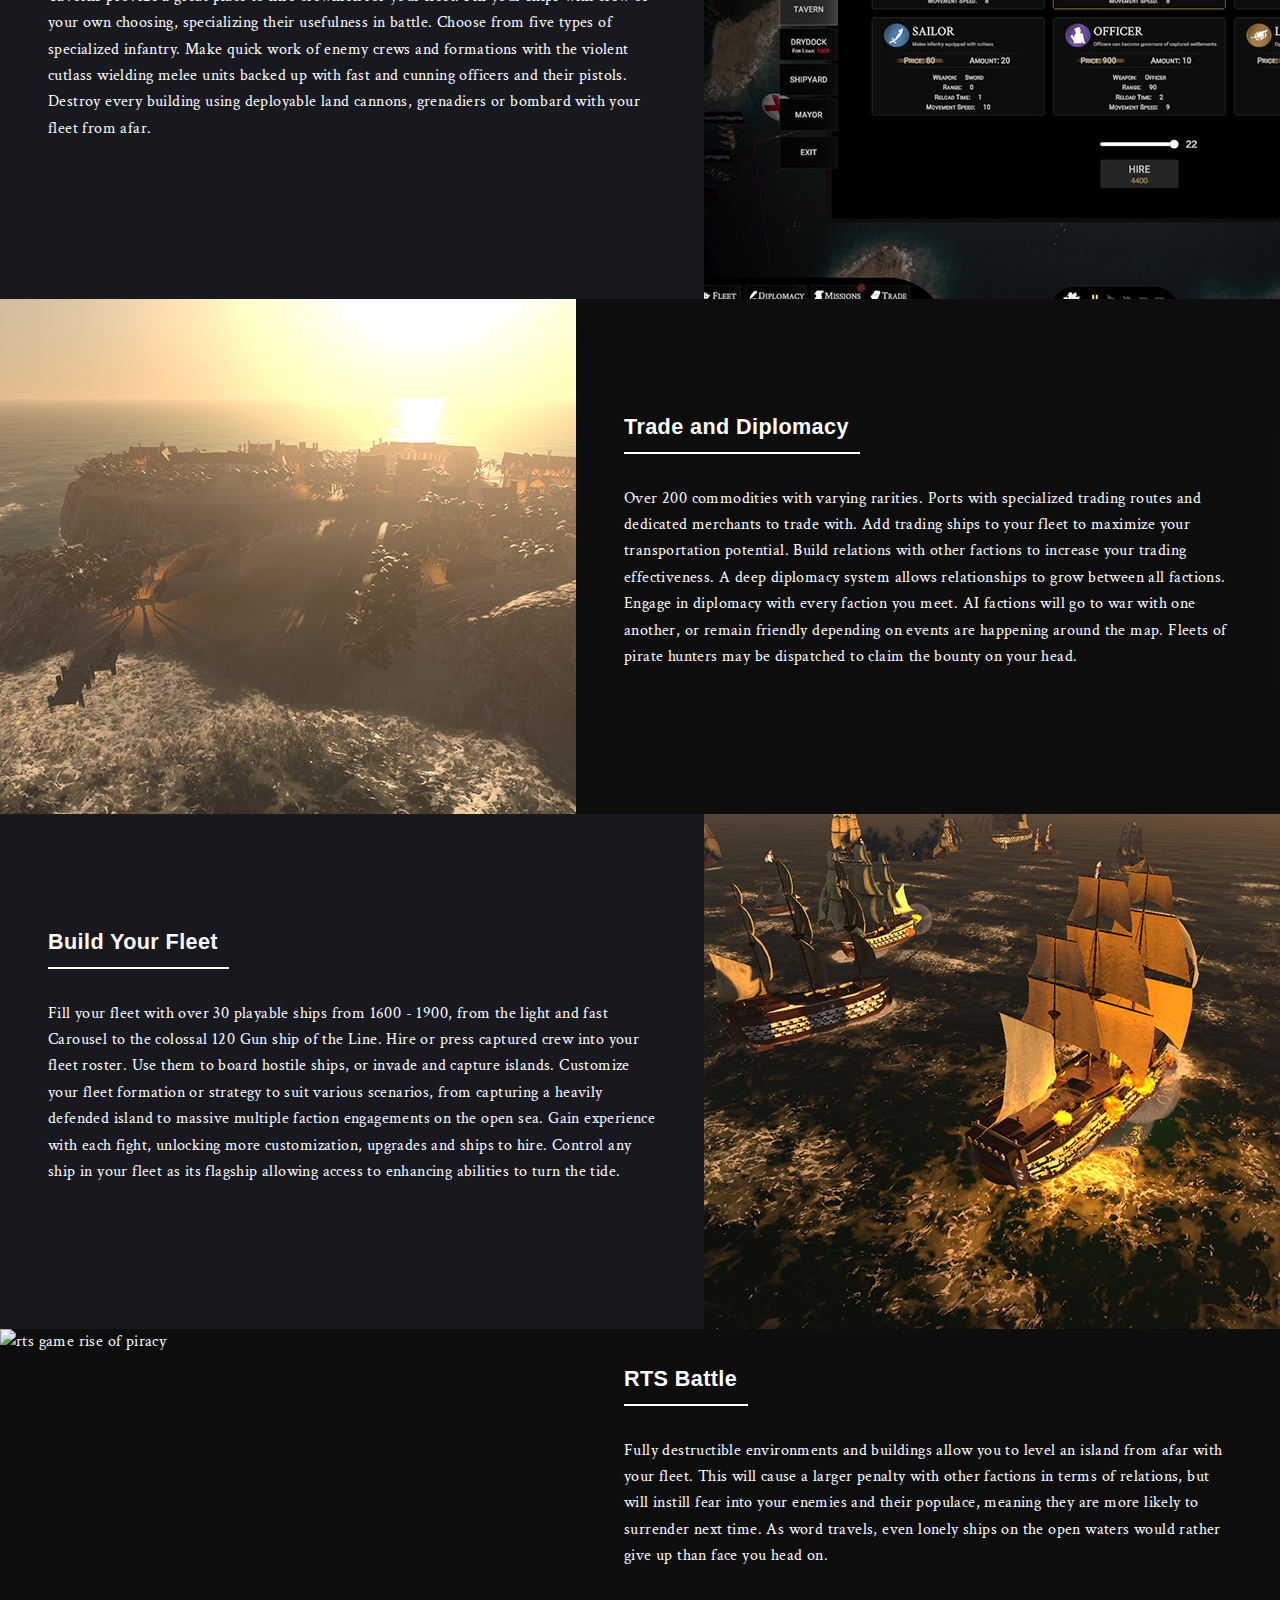
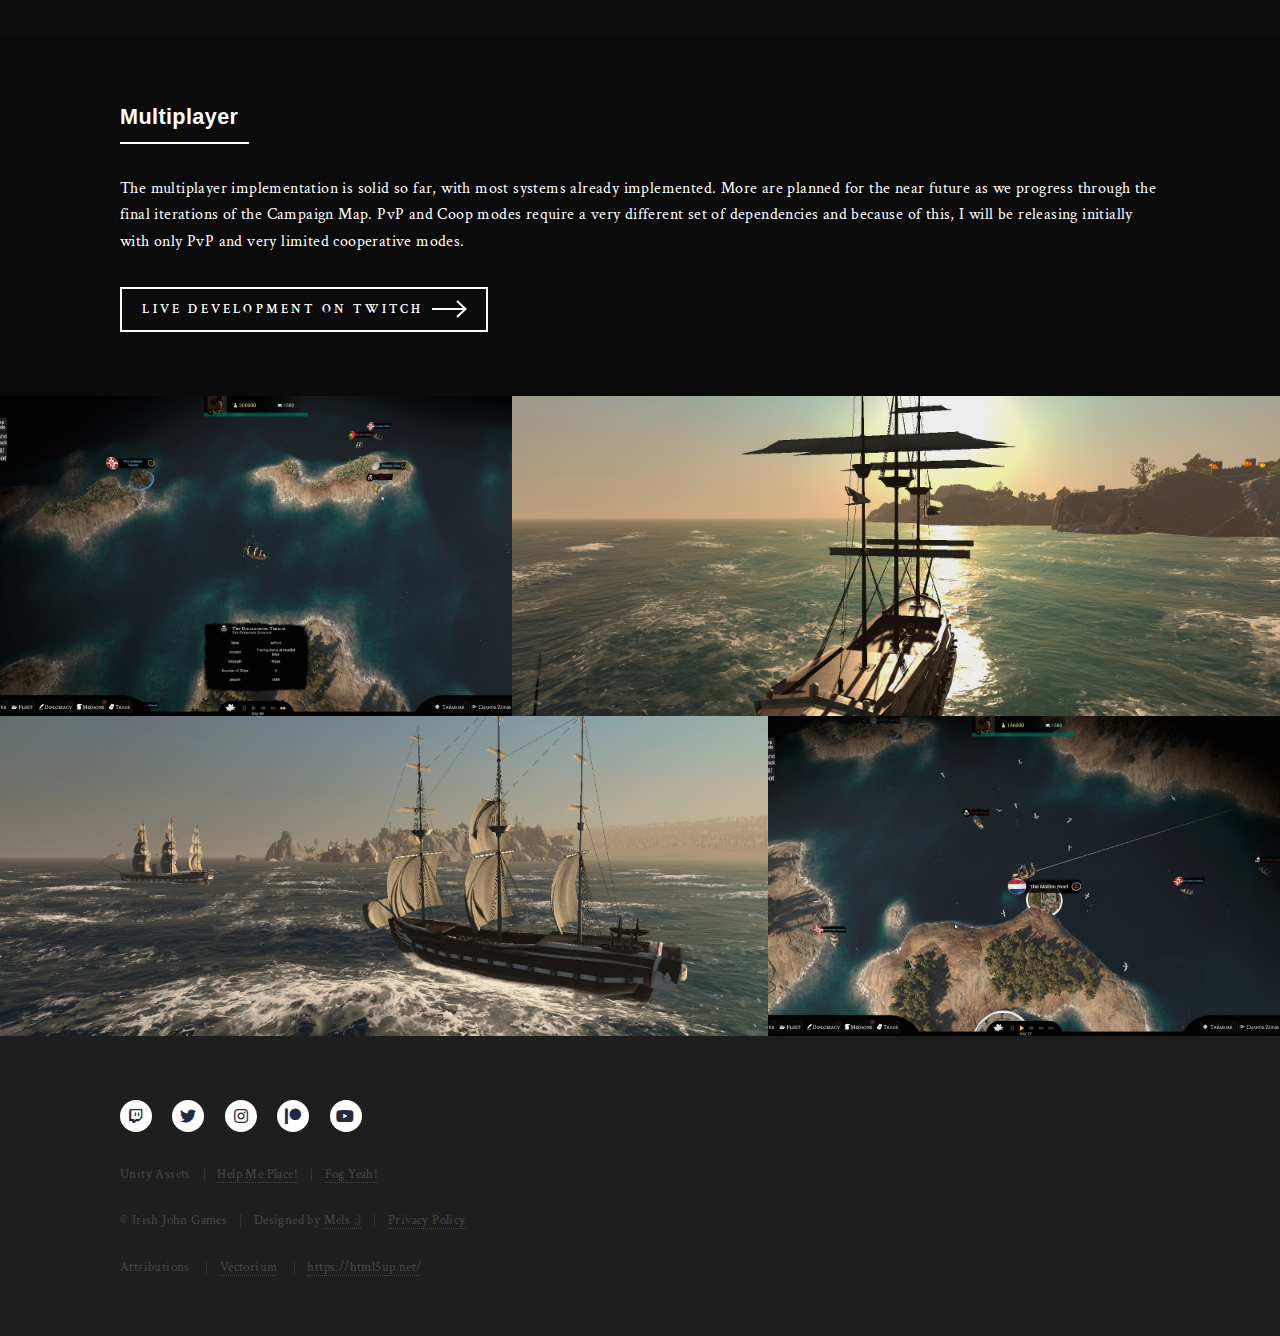
==== commit 199ffddf: "Press Kit start" ====
--- a/landing.html
+++ b/landing.html
@@ -323,6 +323,9 @@
 								<li>
 								 <a href="https://www.freepik.com/vectorium" target="_blank">Vectorium </a> 
 								</li>
+								<li>
+								 <a href="https://html5up.net/" target="_blank">https://html5up.net/ </a> 
+								</li>
 							</ul>
 						</div>
 					</footer>
--- a/assets/css/main.css
+++ b/assets/css/main.css
@@ -2,8 +2,7 @@
 @import url("https://fonts.googleapis.com/css?family=Source+Sans+Pro:300,300italic,600,600italic");
 @import url(https://fonts.googleapis.com/css2?family=Crimson+Pro&family=Literata);
 @import url('https://fonts.googleapis.com/css2?family=Crimson+Text&display=swap');
-
-/*
+ @import url('https://fonts.googleapis.com/css2?family=Open+Sans:wght@300;500;700;800&display=swap'); /*
 	Forty by HTML5 UP
 	html5up.net | @ajlkn
 	Free for personal and commercial use under the CCA 3.0 license (html5up.net/license)
